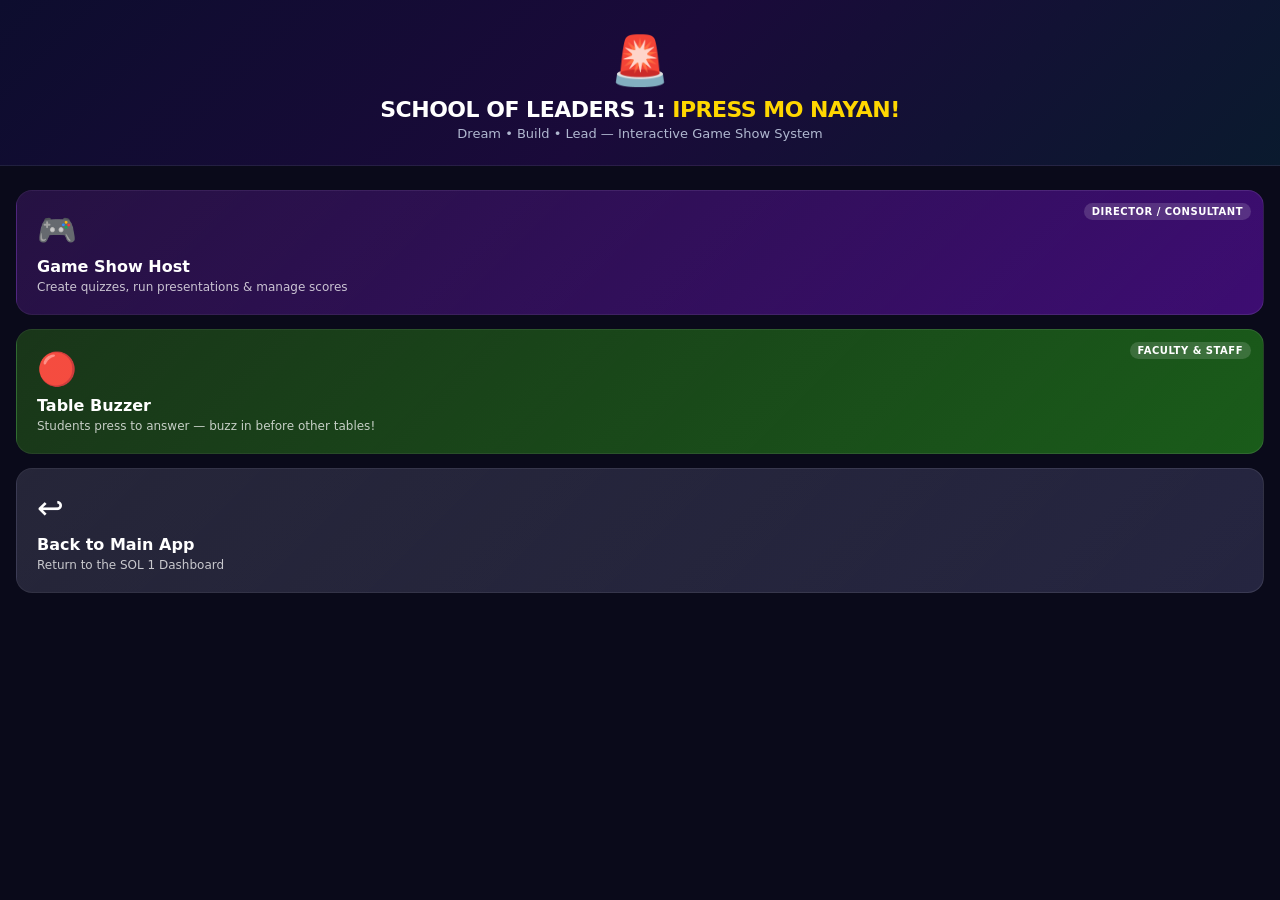
==== gameshow.html @ 84451642 "Merge: resolve conflicts, keep mobile/PWA fixes" ====
<!DOCTYPE html>
<html lang="en">
<head>
<meta charset="UTF-8">
<meta name="viewport" content="width=device-width, initial-scale=1.0, maximum-scale=1.0, user-scalable=no">
<title>SCHOOL OF LEADERS 1: Kahoot! 🚨</title>
<link rel="manifest" href="manifest.json">  
<link rel="preconnect" href="https://fonts.googleapis.com">
<link rel="preconnect" href="https://fonts.gstatic.com" crossorigin>
<link href="https://fonts.googleapis.com/css2?family=Press+Start+2P&family=Chakra+Petch:wght@600;700&display=swap" rel="stylesheet">
<style>:root{--red:#e53935;--blue:#1565c0;--green:#2e7d32;--yellow:#f9a825;--purple:#6a1b9a;--orange:#e65100;--cyan:#00838f;--pink:#ad1457;--gold:#FFD700;--bg:#0a0a1a;--card:#12122a;--text1:#ffffff;--text2:#b0b8d0;--text3:#6070a0;--radius:16px;--shadow:0 4px 24px rgba(0,0,0,0.5)}*{box-sizing:border-box;margin:0;padding:0;-webkit-tap-highlight-color:transparent}body{font-family:'Segoe UI',system-ui,sans-serif;background:var(--bg);color:var(--text1);min-height:100vh;overflow-x:hidden}.screen{display:none}.screen.active{display:flex;flex-direction:column;min-height:100vh}.portal-hero{background:linear-gradient(135deg,#0d0d2e 0%,#1a0a3a 50%,#0a1a2e 100%);padding:32px 20px 24px;text-align:center;border-bottom:1px solid rgba(255,255,255,0.08)}.portal-hero .logo{font-size:48px;margin-bottom:8px}.portal-hero h1{font-size:22px;font-weight:800;letter-spacing:-0.5px}.portal-hero h1 span{color:var(--gold)}.portal-hero p{color:var(--text2);font-size:13px;margin-top:4px}.portal-cards{padding:24px 16px;display:flex;flex-direction:column;gap:14px}.portal-card{border-radius:var(--radius);padding:20px;cursor:pointer;border:1.5px solid rgba(255,255,255,0.1);transition:transform 0.15s,box-shadow 0.15s;position:relative;overflow:hidden}.portal-card:active{transform:scale(0.97)}.portal-card::before{content:'';position:absolute;inset:0;background:linear-gradient(135deg,rgba(255,255,255,0.05),transparent)}.portal-card .card-icon{font-size:32px;margin-bottom:8px}.portal-card h3{font-size:16px;font-weight:700;margin-bottom:4px}.portal-card p{font-size:12px;opacity:0.75}.portal-card .badge{position:absolute;top:12px;right:12px;background:rgba(255,255,255,0.15);color:#fff;font-size:10px;font-weight:700;padding:3px 8px;border-radius:20px;letter-spacing:0.5px}.card-host{background:linear-gradient(135deg,#1a0538,#3d0d72)}.card-buzzer{background:linear-gradient(135deg,#0d2b0d,#1a5c1a)}.card-random{background:linear-gradient(135deg,#1a1a00,#3d3d00)}.card-back{background:linear-gradient(135deg,#1a1a2e,#252540)}.section-header{display:flex;align-items:center;gap:12px;padding:16px 16px 0}.section-header .back-btn{background:rgba(255,255,255,0.08);border:none;color:#fff;width:36px;height:36px;border-radius:50%;cursor:pointer;font-size:18px;display:flex;align-items:center;justify-content:center;flex-shrink:0}.section-header h2{font-size:17px;font-weight:700}.section-header .sub{font-size:12px;color:var(--text2);margin-top:2px}.login-wrap{flex:1;display:flex;align-items:center;justify-content:center;padding:32px 20px}.login-box{background:var(--card);border-radius:var(--radius);padding:28px 24px;width:100%;max-width:360px;border:1.5px solid rgba(255,255,255,0.08)}.login-box .login-icon{font-size:48px;text-align:center;margin-bottom:16px}.login-box h2{font-size:20px;font-weight:800;text-align:center;margin-bottom:4px}.login-box p{font-size:13px;color:var(--text2);text-align:center;margin-bottom:20px}.input-group{margin-bottom:12px}.input-group label{display:block;font-size:11px;font-weight:600;color:var(--text2);margin-bottom:6px;letter-spacing:0.5px}.input-group input{width:100%;background:rgba(255,255,255,0.06);border:1.5px solid rgba(255,255,255,0.1);border-radius:10px;padding:12px 14px;color:#fff;font-size:15px;outline:none;transition:border-color 0.2s}.input-group input:focus{border-color:rgba(255,215,0,0.5)}.login-err{color:#ff6b6b;font-size:12px;margin:8px 0;display:none}.btn-primary{width:100%;padding:14px;border:none;border-radius:10px;font-size:15px;font-weight:700;cursor:pointer;transition:opacity 0.2s,transform 0.1s;margin-top:8px}.btn-primary:active{transform:scale(0.97)}.btn-primary:disabled{opacity:0.5}.btn-gold{background:linear-gradient(135deg,#FFD700,#FFA000);color:#000}.btn-green{background:linear-gradient(135deg,#43a047,#1b5e20);color:#fff}.btn-red{background:linear-gradient(135deg,#e53935,#b71c1c);color:#fff}.btn-purple{background:linear-gradient(135deg,#8e24aa,#4a148c);color:#fff}.host-home{flex:1;padding:16px}.week-select-row{display:flex;align-items:center;gap:10px;margin-bottom:16px}.week-select-row label{font-size:12px;color:var(--text2);white-space:nowrap}.week-select-row select{flex:1;background:rgba(255,255,255,0.08);border:1.5px solid rgba(255,255,255,0.12);border-radius:10px;padding:10px 12px;color:#fff;font-size:14px;font-weight:600}.week-select-row select option{background:#1a1a2e}.quiz-list{display:flex;flex-direction:column;gap:10px}.quiz-item{background:var(--card);border-radius:12px;border:1.5px solid rgba(255,255,255,0.08);padding:14px;cursor:pointer;transition:border-color 0.2s}.quiz-item:hover{border-color:rgba(255,215,0,0.4)}.quiz-item .qi-head{display:flex;align-items:center;justify-content:space-between}.quiz-item .qi-title{font-size:14px;font-weight:700}.quiz-item .qi-meta{font-size:11px;color:var(--text2);margin-top:4px}.qi-badge{font-size:10px;font-weight:700;padding:3px 8px;border-radius:20px;background:rgba(255,215,0,0.15);color:var(--gold)}.fab{position:fixed;bottom:24px;right:20px;width:56px;height:56px;border-radius:50%;background:linear-gradient(135deg,#FFD700,#FFA000);border:none;color:#000;font-size:26px;font-weight:700;cursor:pointer;box-shadow:0 4px 20px rgba(255,215,0,0.4);display:flex;align-items:center;justify-content:center;transition:transform 0.15s}.fab:active{transform:scale(0.93)}.empty-state{text-align:center;padding:40px 20px;color:var(--text2)}.empty-state .es-icon{font-size:48px;margin-bottom:12px}.empty-state h3{font-size:16px;color:var(--text1);margin-bottom:6px}.empty-state p{font-size:13px}.create-quiz{flex:1;padding:16px;overflow-y:auto;padding-bottom:80px}.form-field{margin-bottom:14px}.form-field label{display:block;font-size:11px;font-weight:600;color:var(--text2);margin-bottom:6px;letter-spacing:0.5px}.form-field input,.form-field select,.form-field textarea{width:100%;background:rgba(255,255,255,0.06);border:1.5px solid rgba(255,255,255,0.1);border-radius:10px;padding:11px 13px;color:#fff;font-size:14px;outline:none;transition:border-color 0.2s;font-family:inherit}.form-field input:focus,.form-field select:focus,.form-field textarea:focus{border-color:rgba(255,215,0,0.5)}.form-field select option{background:#1a1a2e}.form-field textarea{min-height:70px;resize:vertical}.question-card{background:var(--card);border:1.5px solid rgba(255,255,255,0.08);border-radius:12px;padding:14px;margin-bottom:12px;position:relative}.question-card .qc-head{display:flex;align-items:center;justify-content:space-between;margin-bottom:10px}.question-card .qc-num{font-size:11px;font-weight:700;color:var(--gold);background:rgba(255,215,0,0.1);padding:3px 8px;border-radius:20px}.question-card .qc-del{background:rgba(229,57,53,0.15);border:none;color:#e53935;width:28px;height:28px;border-radius:50%;font-size:14px;cursor:pointer;display:flex;align-items:center;justify-content:center}.choice-row{display:flex;align-items:center;gap:8px;margin-bottom:8px}.choice-row .choice-letter{width:28px;height:28px;border-radius:50%;background:rgba(255,255,255,0.08);font-size:12px;font-weight:700;display:flex;align-items:center;justify-content:center;flex-shrink:0}.choice-row input[type="text"]{flex:1}.choice-row input[type="radio"]{width:18px;height:18px;accent-color:var(--gold);cursor:pointer;flex-shrink:0}.correct-hint{font-size:11px;color:var(--text2);margin-bottom:8px}.points-row{display:flex;align-items:center;gap:10px}.points-row label{font-size:12px;color:var(--text2);white-space:nowrap}.points-row input{width:80px!important}.add-choice-btn{background:rgba(255,255,255,0.05);border:1.5px dashed rgba(255,255,255,0.15);color:var(--text2);border-radius:8px;padding:8px;width:100%;font-size:12px;cursor:pointer;transition:background 0.2s}.add-choice-btn:hover{background:rgba(255,255,255,0.09)}.add-question-btn{width:100%;border:2px dashed rgba(255,215,0,0.35);background:rgba(255,215,0,0.04);color:var(--gold);font-size:14px;font-weight:700;border-radius:12px;padding:16px;cursor:pointer;transition:background 0.2s;margin-bottom:14px}.add-question-btn:hover{background:rgba(255,215,0,0.08)}.save-bar{position:fixed;bottom:0;left:0;right:0;background:rgba(10,10,26,0.95);backdrop-filter:blur(12px);padding:14px 16px;border-top:1px solid rgba(255,255,255,0.08)}#s-presentation{background:radial-gradient(ellipse at top,#12003a 0%,#0a0a1a 60%);position:relative;overflow:hidden}#gs-bg-canvas{position:fixed;inset:0;width:100%;height:100%;z-index:0;pointer-events:none;opacity:0;transition:opacity 1s}#gs-bg-canvas.active{opacity:1}#gs-rays{position:fixed;inset:0;pointer-events:none;z-index:0;overflow:hidden;opacity:0;transition:opacity 1s}#gs-rays.active{opacity:1}.gs-ray{position:absolute;bottom:-10%;width:3px;background:linear-gradient(to top,transparent,rgba(255,215,0,0.12),transparent);transform-origin:bottom center;animation:ray-sweep 6s ease-in-out infinite;border-radius:2px}@keyframes ray-sweep{0%,100%{opacity:0.3;transform:scaleY(1) rotate(var(--ra))}50%{opacity:0.7;transform:scaleY(1.08) rotate(calc(var(--ra) + 2deg))}}#gs-sparkles{position:fixed;inset:0;pointer-events:none;z-index:0;opacity:0;transition:opacity 1s}#gs-sparkles.active{opacity:1}.gs-sparkle{position:absolute;border-radius:50%;animation:sparkle-float linear infinite}@keyframes sparkle-float{0%{transform:translateY(0) scale(1);opacity:0.8}50%{opacity:0.4}100%{transform:translateY(-100vh) scale(0.3);opacity:0}}#s-presentation .pres-header,#s-presentation .pres-body{position:relative;z-index:1}.pres-header{padding:14px 16px;display:flex;align-items:center;gap:12px;border-bottom:1px solid rgba(255,255,255,0.06)}.pres-quiz-title{font-size:13px;font-weight:700;color:var(--gold)}.pres-quiz-sub{font-size:11px;color:var(--text2)}.pres-body{flex:1;display:flex;flex-direction:column;padding:16px 32px 20px;justify-content:center}.pres-q-num{font-size:clamp(13px,1.4vw,18px);font-weight:800;color:var(--gold);letter-spacing:2px;text-align:center;margin-bottom:10px}.pres-q-text{font-size:clamp(28px,4vw,52px);font-weight:800;text-align:center;line-height:1.35;margin-bottom:20px;background:rgba(255,255,255,0.04);border-radius:16px;padding:28px 24px;border:1.5px solid rgba(255,255,255,0.08)}.pres-choices{display:grid;grid-template-columns:1fr 1fr;gap:14px;margin-bottom:0}.pres-choice{display:flex;align-items:center;gap:14px;background:rgba(255,255,255,0.05);border:1.5px solid rgba(255,255,255,0.1);border-radius:14px;padding:20px 22px;transition:all 0.3s;min-height:80px}.pres-choice .choice-ltr{width:44px;height:44px;border-radius:50%;background:rgba(255,255,255,0.1);font-size:20px;font-weight:800;display:flex;align-items:center;justify-content:center;flex-shrink:0}.pres-choice .choice-txt{font-size:clamp(16px,2vw,24px);font-weight:600}.pres-choice.correct{background:rgba(46,125,50,0.3);border-color:#4caf50}.pres-choice.wrong{background:rgba(229,57,53,0.15);border-color:rgba(229,57,53,0.3);opacity:0.5}.pres-choice.highlight{background:rgba(255,215,0,0.15);border-color:var(--gold)}.tables-strip{display:flex;gap:14px;flex-wrap:wrap;justify-content:center;margin-bottom:20px}.table-chip{display:flex;flex-direction:column;align-items:center;justify-content:center;padding:16px 32px;border-radius:16px;font-size:13px;font-weight:700;border:2.5px solid transparent;transition:all 0.3s;min-width:150px;min-height:64px}.table-chip .tc-num{font-size:clamp(18px,2vw,26px);font-weight:900;letter-spacing:0.3px}.table-chip.idle{background:rgba(255,255,255,0.05);border-color:rgba(255,255,255,0.1);color:var(--text2)}.table-chip.buzzed{animation:blink-buzz 0.5s infinite alternate}.table-chip.dark{background:rgba(255,255,255,0.02);border-color:rgba(255,255,255,0.04);color:rgba(255,255,255,0.2)}.table-chip.correct{background:rgba(46,125,50,0.25);border-color:#4caf50;color:#81c784}.table-chip.wrong{background:rgba(229,57,53,0.1);border-color:rgba(229,57,53,0.3);color:#e57373}@keyframes blink-buzz{from{box-shadow:0 0 0 rgba(255,215,0,0)}to{box-shadow:0 0 20px rgba(255,215,0,0.7);transform:scale(1.04)}}.host-actions{display:flex;gap:8px}.host-btn{flex:1;padding:12px 8px;border:none;border-radius:10px;font-size:12px;font-weight:700;cursor:pointer;transition:opacity 0.2s,transform 0.1s}.host-btn:active{transform:scale(0.96)}.host-btn:disabled{opacity:0.4}.hb-correct{background:#2e7d32;color:#fff}.hb-wrong{background:#c62828;color:#fff}.hb-next{background:linear-gradient(135deg,#FFD700,#FFA000);color:#000}.hb-reveal{background:#6a1b9a;color:#fff}.result-banner{position:fixed;inset:0;display:flex;flex-direction:column;align-items:center;justify-content:center;z-index:100;text-align:center;pointer-events:none;opacity:0;transition:opacity 0.4s}.result-banner.show{opacity:1;pointer-events:all}.result-banner.correct-bg{background:rgba(27,94,32,0.95)}.result-banner.wrong-bg{background:rgba(183,28,28,0.95)}.result-banner .rb-icon{font-size:72px;margin-bottom:12px}.result-banner .rb-title{font-size:28px;font-weight:800}.result-banner .rb-sub{font-size:16px;color:rgba(255,255,255,0.8);margin-top:6px}.result-banner .rb-close{margin-top:24px;pointer-events:all}.final-scoreboard{flex:1;padding:16px}.score-row{display:flex;align-items:center;gap:12px;background:var(--card);border-radius:12px;padding:14px;margin-bottom:10px;border:1.5px solid rgba(255,255,255,0.08)}.score-rank{font-size:24px;font-weight:800;width:36px;text-align:center;flex-shrink:0}.score-info{flex:1}.score-info .si-name{font-size:15px;font-weight:700}.score-info .si-pts{font-size:12px;color:var(--text2);margin-top:2px}.score-pts{font-size:18px;font-weight:800;color:var(--gold)}#s-buzzer-home,#s-buzzer-game,#s-buzzer-choices,#s-random-buzz{background:#0a0a1a}.buzzer-center{flex:1;display:flex;flex-direction:column;align-items:center;justify-content:center;padding:24px}.big-buzzer-btn{width:220px;height:220px;border-radius:50%;border:6px solid rgba(255,255,255,0.3);font-size:60px;cursor:pointer;display:flex;align-items:center;justify-content:center;flex-direction:column;position:relative;transition:transform 0.1s;user-select:none;-webkit-user-select:none;background:linear-gradient(135deg,#1565c0,#0d3a7a);color:#bbdefb;box-shadow:0 0 40px #1565c088}.big-buzzer-btn:active{transform:scale(0.92)}.big-buzzer-btn .bbb-label{font-size:14px;font-weight:800;margin-top:6px;letter-spacing:1px}.big-buzzer-btn.pressed{animation:buzz-press 0.3s ease}@keyframes buzz-press{0%{transform:scale(1)}30%{transform:scale(0.88)}70%{transform:scale(1.06)}100%{transform:scale(1)}}.buzzer-status{margin-top:20px;text-align:center}.buzzer-status .bs-table{font-size:20px;font-weight:800;margin-bottom:4px}.buzzer-status .bs-msg{font-size:13px;color:var(--text2)}.buzzer-locked-msg{background:rgba(229,57,53,0.15);border:1.5px solid rgba(229,57,53,0.4);border-radius:12px;padding:14px 20px;text-align:center;font-size:14px;font-weight:700;color:#ef9a9a}.phone-choices{flex:1;padding:16px;display:flex;flex-direction:column;overflow-y:auto}.phone-q-text{font-size:15px;font-weight:700;line-height:1.5;text-align:center;margin:12px 0 16px;background:rgba(255,255,255,0.04);border-radius:12px;padding:14px;flex-shrink:0}#phone-choices-list{display:flex;flex-direction:column;gap:10px;flex:1}.phone-choice-btn{flex:1;min-height:64px;margin-bottom:0;border:none;border-radius:12px;font-size:15px;font-weight:700;cursor:pointer;padding:14px 16px;transition:transform 0.1s,opacity 0.2s;display:flex;align-items:center;gap:10px;text-align:left;word-break:break-word;box-sizing:border-box;width:100%}.phone-choice-btn:active{transform:scale(0.97)}.phone-choice-btn .pc-ltr{width:32px;height:32px;border-radius:50%;background:rgba(255,255,255,0.2);display:flex;align-items:center;justify-content:center;font-size:13px;font-weight:800;flex-shrink:0}.phone-choice-btn.answered{opacity:0.6;pointer-events:none}.phone-choice-btn.correct-ans{background:#2e7d32!important}.phone-choice-btn.wrong-ans{background:#c62828!important}.random-buzz-body{flex:1;display:flex;flex-direction:column;align-items:center;justify-content:center;padding:24px}.random-q-text{font-size:16px;font-weight:700;text-align:center;background:rgba(255,255,255,0.05);border-radius:14px;padding:18px;border:1.5px solid rgba(255,255,255,0.1);margin-bottom:28px;line-height:1.5}.random-credits-badge{font-size:18px;font-weight:800;background:rgba(255,215,0,0.15);color:var(--gold);border-radius:20px;padding:8px 20px;margin-bottom:24px;border:1.5px solid rgba(255,215,0,0.3)}.random-host-body{flex:1;padding:16px}.rh-question-box{background:var(--card);border-radius:12px;padding:16px;border:1.5px solid rgba(255,255,255,0.08);margin-bottom:14px}.rh-q-text{font-size:15px;font-weight:700;margin-bottom:8px}.rh-credits{font-size:12px;color:var(--gold);font-weight:700}.rh-table-waiting{font-size:14px;color:var(--text2);margin-top:8px}.table-buzz-list{display:flex;flex-direction:column;gap:8px;margin-bottom:14px}.tbl-row{display:flex;align-items:center;justify-content:space-between;background:var(--card);border-radius:10px;padding:12px 14px;border:1.5px solid rgba(255,255,255,0.08)}.tbl-row .tr-name{font-size:14px;font-weight:700}.tbl-row .tr-time{font-size:11px;color:var(--text2)}.tbl-row.tbl-first{border-color:var(--gold);background:rgba(255,215,0,0.08)}.toast{position:fixed;bottom:80px;left:50%;transform:translateX(-50%) translateY(60px);background:#1e1e3a;border:1.5px solid rgba(255,255,255,0.1);color:#fff;padding:12px 20px;border-radius:24px;font-size:13px;font-weight:600;transition:transform 0.3s,opacity 0.3s;opacity:0;z-index:9999;white-space:nowrap;max-width:90vw;text-overflow:ellipsis;overflow:hidden}.toast.show{transform:translateX(-50%) translateY(0);opacity:1}.firework{position:fixed;top:0;left:0;width:100%;height:100%;pointer-events:none;z-index:200}.divider{height:1px;background:rgba(255,255,255,0.07);margin:4px 0 12px}.section-label{font-size:10px;font-weight:700;letter-spacing:1.5px;color:var(--text3);padding:0 16px;margin:16px 0 8px}.mt-8{margin-top:8px}.mt-16{margin-top:16px}.text-gold{color:var(--gold)}.text-center{text-align:center}@keyframes spin{to{transform:rotate(360deg)}}.spinner{width:32px;height:32px;margin:20px auto;border:3px solid rgba(255,255,255,0.1);border-top-color:var(--gold);border-radius:50%;animation:spin 0.8s linear infinite}@keyframes correct-flash{0%,100%{background:rgba(46,125,50,0.3)}50%{background:rgba(46,125,50,0.7)}}#winner-reveal-overlay{display:none;position:fixed;inset:0;z-index:500;background:#000;flex-direction:column;align-items:center;justify-content:center;text-align:center;padding:32px;overflow:hidden}#winner-reveal-overlay.show{display:flex}#wro-bg{position:absolute;inset:0;background:radial-gradient(ellipse at center,#1a0040 0%,#000 70%);opacity:0;transition:opacity 0.8s}#wro-bg.show{opacity:1}#wro-line1{position:relative;z-index:2;font-size:clamp(16px,3.5vw,24px);font-weight:700;color:rgba(255,255,255,0.5);letter-spacing:3px;text-transform:uppercase;opacity:0;transform:translateY(20px);transition:opacity 0.5s,transform 0.5s;margin-bottom:16px}#wro-line1.show{opacity:1;transform:translateY(0)}#wro-suspense{position:relative;z-index:2;font-size:clamp(28px,7vw,56px);font-weight:900;color:#fff;line-height:1.2;opacity:0;transform:scale(0.7);transition:opacity 0.4s,transform 0.4s;margin-bottom:8px}#wro-suspense.show{opacity:1;transform:scale(1)}#wro-dots{position:relative;z-index:2;font-size:clamp(32px,8vw,64px);font-weight:900;color:#FFD700;letter-spacing:12px;opacity:0;transition:opacity 0.3s;margin-bottom:24px;min-height:80px;display:flex;align-items:center;justify-content:center}#wro-dots.show{opacity:1}#wro-winner-wrap{position:relative;z-index:2;display:flex;flex-direction:column;align-items:center;opacity:0;transform:translateY(40px) scale(0.8);transition:opacity 0.6s,transform 0.6s}#wro-winner-wrap.show{opacity:1;transform:translateY(0) scale(1)}#wro-trophy{font-size:clamp(60px,14vw,100px);margin-bottom:12px;animation:none}#wro-trophy.spin{animation:trophy-bounce 0.6s cubic-bezier(0.36,0.07,0.19,0.97) both}@keyframes trophy-bounce{0%{transform:scale(0.3) rotate(-15deg);opacity:0}60%{transform:scale(1.2) rotate(5deg);opacity:1}100%{transform:scale(1) rotate(0deg);opacity:1}}#wro-winner-name{font-size:clamp(36px,9vw,72px);font-weight:900;color:#FFD700;text-shadow:0 0 60px #FFD700bb;line-height:1;margin-bottom:8px;animation:none}#wro-winner-name.glow{animation:name-glow 1.5s ease-in-out infinite alternate}@keyframes name-glow{from{text-shadow:0 0 30px #FFD700aa}to{text-shadow:0 0 80px #FFD700ff,0 0 120px #FF8C00aa}}#wro-winner-pts{font-size:clamp(16px,3.5vw,26px);font-weight:700;color:rgba(255,255,255,0.75);margin-bottom:32px;opacity:0;transition:opacity 0.4s 0.3s}#wro-winner-pts.show{opacity:1}#wro-continue-btn{position:relative;z-index:2;display:flex;flex-direction:column;align-items:center;gap:10px;opacity:0;transform:translateY(20px);transition:opacity 0.4s,transform 0.4s}#wro-continue-btn.show{opacity:1;transform:translateY(0)}@keyframes star-float{0%{transform:translateY(0) rotate(0deg);opacity:1}100%{transform:translateY(-120px) rotate(360deg);opacity:0}}.wro-star{position:absolute;z-index:1;font-size:24px;pointer-events:none;animation:star-float 2s ease-out forwards}#next-q-overlay{display:none;position:fixed;inset:0;z-index:400;background:radial-gradient(ellipse at center,#0d0040 0%,#020010 100%);flex-direction:column;align-items:center;justify-content:center;text-align:center}#next-q-overlay.show{display:flex}#nqo-label{font-size:clamp(18px,4vw,28px);font-weight:700;color:rgba(255,255,255,0.7);letter-spacing:2px;text-transform:uppercase;margin-bottom:12px;opacity:0;transition:opacity 0.4s}#nqo-label.visible{opacity:1}#nqo-num{font-size:clamp(100px,22vw,180px);font-weight:900;color:#FFD700;line-height:1;text-shadow:0 0 80px #FFD70099;opacity:0;transform:scale(0.4);transition:opacity 0.25s,transform 0.25s}#nqo-num.pop{opacity:1;transform:scale(1)}#s-final-scores{background:radial-gradient(ellipse at top,#1a004a 0%,#0a0a1a 70%);overflow:hidden}.podium-wrap{flex:1;display:flex;flex-direction:column;align-items:center;justify-content:flex-end;padding:0 16px 0;position:relative}.podium-title{font-size:clamp(22px,5vw,36px);font-weight:900;color:#FFD700;text-align:center;text-shadow:0 0 40px #FFD70088;margin-bottom:8px;margin-top:12px;letter-spacing:1px}.podium-quiz-sub{font-size:13px;color:rgba(255,255,255,0.5);text-align:center;margin-bottom:24px;font-weight:600;letter-spacing:1px;text-transform:uppercase}.podium-stage{display:flex;align-items:flex-end;justify-content:center;gap:10px;width:100%;max-width:500px}.podium-col{display:flex;flex-direction:column;align-items:center;opacity:0;transform:translateY(60px);transition:opacity 0.5s,transform 0.5s}.podium-col.risen{opacity:1;transform:translateY(0)}.podium-avatar{font-size:44px;margin-bottom:6px;filter:drop-shadow(0 4px 12px rgba(0,0,0,0.6))}.podium-name{font-size:13px;font-weight:800;color:#fff;margin-bottom:4px;text-align:center;text-shadow:0 2px 8px rgba(0,0,0,0.8)}.podium-pts{font-size:12px;font-weight:700;color:rgba(255,255,255,0.75);margin-bottom:8px;text-align:center}.podium-block{width:90px;border-radius:10px 10px 0 0;display:flex;align-items:center;justify-content:center;font-size:28px;font-weight:900;box-shadow:0 -4px 20px rgba(0,0,0,0.4)}.podium-block.p1{height:120px;background:linear-gradient(180deg,#FFD700,#FF8C00);color:#000}.podium-block.p2{height:90px;background:linear-gradient(180deg,#b0b8d0,#607080);color:#fff}.podium-block.p3{height:65px;background:linear-gradient(180deg,#cd7f32,#8b4513);color:#fff}.podium-block.p4plus{height:50px;background:linear-gradient(180deg,#444,#222);color:#fff;font-size:18px}.podium-others{width:100%;max-width:500px;display:flex;flex-direction:column;gap:8px;margin-top:16px;padding-bottom:24px;opacity:0;transition:opacity 0.5s 1.2s}.podium-others.show{opacity:1}.podium-other-row{display:flex;align-items:center;gap:12px;background:rgba(255,255,255,0.06);border:1.5px solid rgba(255,255,255,0.1);border-radius:10px;padding:10px 14px}.podium-other-rank{font-size:16px;font-weight:800;width:28px;text-align:center}.podium-other-name{flex:1;font-size:13px;font-weight:700}.podium-other-pts{font-size:13px;font-weight:800;color:var(--gold)}@keyframes podium-shine{0%{box-shadow:0 -4px 20px rgba(255,215,0,0.2)}50%{box-shadow:0 -4px 40px rgba(255,215,0,0.7)}100%{box-shadow:0 -4px 20px rgba(255,215,0,0.2)}}.podium-block.p1{animation:podium-shine 2s ease-in-out infinite 1.5s}@keyframes avatar-dance{0%{transform:rotate(-12deg) scale(1.05) translateY(0)}25%{transform:rotate(12deg) scale(1.1) translateY(-6px)}50%{transform:rotate(-8deg) scale(1.05) translateY(0)}75%{transform:rotate(8deg) scale(1.1) translateY(-4px)}100%{transform:rotate(-12deg) scale(1.05) translateY(0)}}@keyframes avatar-dance-2nd{0%{transform:rotate(8deg) scale(1) translateY(0)}33%{transform:rotate(-10deg) scale(1.06) translateY(-4px)}66%{transform:rotate(10deg) scale(1.04) translateY(-2px)}100%{transform:rotate(8deg) scale(1) translateY(0)}}@keyframes avatar-dance-3rd{0%{transform:rotate(-6deg) translateY(0)}50%{transform:rotate(6deg) translateY(-3px)}100%{transform:rotate(-6deg) translateY(0)}}.podium-avatar.dancing-1st{animation:avatar-dance 0.7s ease-in-out infinite}.podium-avatar.dancing-2nd{animation:avatar-dance-2nd 0.9s ease-in-out infinite 0.15s}.podium-avatar.dancing-3rd{animation:avatar-dance-3rd 1.1s ease-in-out infinite 0.3s}.confetti-piece{position:fixed;top:-10px;width:10px;height:10px;pointer-events:none;z-index:9999;animation:confetti-fall linear forwards}@keyframes confetti-fall{0%{transform:translateY(0) rotateZ(0deg) rotateX(0deg);opacity:1}80%{opacity:1}100%{transform:translateY(105vh) rotateZ(720deg) rotateX(360deg);opacity:0}}#s-final-scores{overflow:hidden auto}#final-layout{display:flex;flex:1;gap:0;min-height:0;align-items:stretch}#final-layout .podium-wrap{flex:1;border-right:1px solid rgba(255,255,255,0.07);justify-content:center;padding-bottom:24px}#leaderboard-panel{width:340px;flex-shrink:0;display:flex;flex-direction:column;padding:20px 16px 24px;overflow-y:auto;opacity:0;transform:translateX(30px);transition:opacity 0.6s,transform 0.6s}#leaderboard-panel.visible{opacity:1;transform:translateX(0)}#lb-header{display:flex;align-items:center;gap:12px;margin-bottom:16px}#lb-icon{font-size:28px}#lb-title{font-size:18px;font-weight:900;color:var(--gold);letter-spacing:0.5px}#lb-sub{font-size:11px;color:rgba(255,255,255,0.4);font-weight:600;letter-spacing:1px;text-transform:uppercase;margin-top:2px}#lb-rows{display:flex;flex-direction:column;gap:8px}.lb-row{display:flex;align-items:center;gap:10px;border-radius:12px;padding:11px 14px;border:1.5px solid transparent;opacity:0;transform:translateX(24px);transition:opacity 0.4s,transform 0.4s;position:relative;overflow:hidden}.lb-row.appear{opacity:1;transform:translateX(0)}.lb-row::before{content:'';position:absolute;left:0;top:0;bottom:0;width:4px;border-radius:12px 0 0 12px}.lb-row.rank-1{background:rgba(255,215,0,0.12);border-color:rgba(255,215,0,0.35)}.lb-row.rank-1::before{background:#FFD700}.lb-row.rank-2{background:rgba(176,184,208,0.1);border-color:rgba(176,184,208,0.25)}.lb-row.rank-2::before{background:#b0b8d0}.lb-row.rank-3{background:rgba(205,127,50,0.1);border-color:rgba(205,127,50,0.25)}.lb-row.rank-3::before{background:#cd7f32}.lb-row.rank-other{background:rgba(255,255,255,0.04);border-color:rgba(255,255,255,0.08)}.lb-row.rank-other::before{background:rgba(255,255,255,0.15)}.lb-rank-badge{font-size:18px;font-weight:900;width:28px;text-align:center;flex-shrink:0}.lb-avatar{font-size:26px;flex-shrink:0}.lb-info{flex:1;min-width:0}.lb-table-name{font-size:14px;font-weight:800}.lb-pts-label{font-size:11px;color:rgba(255,255,255,0.45);margin-top:1px;font-weight:600}.lb-score{font-size:17px;font-weight:900;color:var(--gold);flex-shrink:0;text-align:right}.lb-score span{font-size:11px;font-weight:700;color:rgba(255,255,255,0.4);display:block}.lb-bar-wrap{position:absolute;bottom:0;left:4px;right:0;height:3px;background:rgba(255,255,255,0.05);border-radius:0 0 12px 0;overflow:hidden}.lb-bar-fill{height:100%;border-radius:0 0 12px 0;width:0;transition:width 0.8s cubic-bezier(0.4,0,0.2,1)}#sol-sync-banner{position:fixed;left:50%;bottom:30px;z-index:600;transform:translateX(-50%) translateY(24px);opacity:0;pointer-events:none;display:flex;align-items:center;gap:12px;background:linear-gradient(135deg,rgba(6,10,20,0.96),rgba(12,24,48,0.96));border:2px solid #FFD700;border-radius:16px;padding:14px 26px;max-width:92vw;box-shadow:0 0 34px rgba(255,215,0,0.45),0 10px 26px rgba(0,0,0,0.55);transition:opacity 0.4s ease,transform 0.4s ease}#sol-sync-banner.show{opacity:1;transform:translateX(-50%) translateY(0);pointer-events:auto}#sol-sync-icon{font-size:26px;flex-shrink:0;animation:solSyncSpin 1s linear infinite}#sol-sync-banner.done #sol-sync-icon{animation:none}@keyframes solSyncSpin{from{transform:rotate(0deg)}to{transform:rotate(360deg)}}#sol-sync-text{display:flex;flex-direction:column;gap:2px}#sol-sync-title{font-size:13px;font-weight:900;letter-spacing:0.6px;color:#FFD700;text-transform:uppercase}#sol-sync-detail{font-size:12px;font-weight:700;color:rgba(255,255,255,0.8);min-height:16px}@media (max-width:600px){#final-layout{flex-direction:column}#leaderboard-panel{width:100%;border-top:1px solid rgba(255,255,255,0.07);transform:translateY(20px)}#leaderboard-panel.visible{transform:translateY(0)}}:root{--arc-void:#04060e;--arc-navy:#0c1c33;--arc-cyan:#2ED2F7;--arc-yellow:#FFD93D;--arc-magenta:#FF2E88;--arc-lime:#45F882;--arc-red:#FF4040;--arc-pixel:'Press Start 2P','Courier New',ui-monospace,monospace;--arc-body:'Chakra Petch','Segoe UI',system-ui,sans-serif}#s-presentation{background:radial-gradient(ellipse 120% 80% at 50% 110%,#16345c 0%,transparent 62%),radial-gradient(ellipse at 50% -10%,#1a0c3c 0%,transparent 55%),var(--arc-void)}#s-presentation::after{content:'';position:fixed;inset:0;z-index:60;pointer-events:none;background:repeating-linear-gradient(to bottom,rgba(0,0,0,0.26) 0px,rgba(0,0,0,0.26) 1px,transparent 1px,transparent 4px),radial-gradient(ellipse 88% 78% at 50% 50%,transparent 55%,rgba(0,0,0,0.55) 100%);mix-blend-mode:multiply}#s-presentation::before{content:'';position:fixed;inset:0;z-index:59;pointer-events:none;background:repeating-linear-gradient(to right,rgba(46,210,247,0.030) 0px,rgba(255,46,136,0.030) 1px,transparent 2px,transparent 3px)}@media (prefers-reduced-motion:reduce){#s-presentation::after{background:radial-gradient(ellipse 88% 78% at 50% 50%,transparent 58%,rgba(0,0,0,0.5) 100%)}}#s-presentation .gs-sparkle{border-radius:0!important}#s-presentation .gs-ray{width:6px;background:linear-gradient(to top,transparent,rgba(46,210,247,0.22),transparent);border-radius:0;filter:blur(0.5px)}#s-presentation .pres-header{padding:10px 18px;background:linear-gradient(180deg,rgba(12,28,51,0.92),rgba(4,6,14,0.5));border-bottom:3px solid var(--arc-cyan);box-shadow:0 0 22px rgba(46,210,247,0.35);align-items:center}#s-presentation .pres-quiz-title{font-family:var(--arc-pixel);font-size:clamp(11px,1.2vw,15px);line-height:1.5;color:var(--arc-yellow);text-shadow:2px 2px 0 #7a4b00,0 0 14px rgba(255,217,61,0.5);letter-spacing:0}#s-presentation .pres-quiz-sub{font-family:var(--arc-pixel);font-size:clamp(7px,0.75vw,9px);color:var(--arc-cyan);line-height:1.7;margin-top:5px;text-shadow:0 0 10px rgba(46,210,247,0.6)}#s-presentation .pres-header>div:last-child{font-family:var(--arc-pixel)!important;font-size:clamp(9px,1vw,12px)!important;color:var(--arc-lime)!important;text-shadow:0 0 12px rgba(69,248,130,0.65);letter-spacing:0}#s-presentation .pres-header .back-btn{border-radius:0;border:2px solid rgba(255,64,64,0.6);background:rgba(255,64,64,0.14);color:var(--arc-red);font-family:var(--arc-pixel);font-size:12px}#s-presentation #bgm-toggle-btn,#s-presentation #fullscreen-btn{border-radius:0!important;border:2px solid rgba(46,210,247,0.4)!important;background:rgba(46,210,247,0.08)!important;color:var(--arc-cyan)!important;font-family:var(--arc-pixel)!important;font-size:8px!important;padding:8px 10px!important;line-height:1.4!important}#s-presentation .tables-strip{gap:10px;margin-bottom:18px}#s-presentation .table-chip{border-radius:0;border-width:3px;border-style:solid;padding:12px 22px;min-width:140px;min-height:56px;clip-path:polygon(8px 0,calc(100% - 8px) 0,100% 8px,100% calc(100% - 8px),calc(100% - 8px) 100%,8px 100%,0 calc(100% - 8px),0 8px)}#s-presentation .table-chip .tc-num{font-family:var(--arc-pixel);font-size:clamp(8px,0.9vw,11px)!important;line-height:1.6;letter-spacing:0}#s-presentation .table-chip.buzzed{animation:arc-buzz 0.28s steps(1) infinite alternate}@keyframes arc-buzz{from{filter:brightness(1) drop-shadow(0 0 0 rgba(255,217,61,0))}to{filter:brightness(1.5) drop-shadow(0 0 14px var(--arc-yellow)) drop-shadow(0 0 30px rgba(255,217,61,0.85))}}#s-presentation .table-chip.correct{filter:drop-shadow(0 0 12px var(--arc-lime)) drop-shadow(0 0 26px rgba(69,248,130,0.5))}#s-presentation .table-chip.wrong{filter:saturate(0.3)}#s-presentation .pres-q-num{font-family:var(--arc-pixel);font-size:clamp(10px,1.1vw,14px);color:var(--arc-magenta);letter-spacing:0;text-shadow:0 0 16px rgba(255,46,136,0.75);margin-bottom:14px}#s-presentation .pres-q-num::before{content:'▶ ';color:var(--arc-yellow)}#s-presentation .pres-q-num::after{content:' ◀';color:var(--arc-yellow)}#s-presentation .pres-q-text{font-family:var(--arc-body);font-weight:700;letter-spacing:0.3px;border-radius:0;border:3px solid var(--arc-cyan);background:linear-gradient(180deg,rgba(46,210,247,0.10),rgba(4,6,14,0.72));filter:drop-shadow(0 0 14px rgba(46,210,247,0.55)) drop-shadow(0 0 42px rgba(46,210,247,0.30));box-shadow:inset 0 0 60px rgba(46,210,247,0.12);text-shadow:0 2px 0 rgba(0,0,0,0.6);padding:30px 28px;clip-path:polygon(14px 0,calc(100% - 14px) 0,100% 14px,100% calc(100% - 14px),calc(100% - 14px) 100%,14px 100%,0 calc(100% - 14px),0 14px)}#s-presentation .pres-choices{gap:16px;margin-top:22px}#s-presentation .pres-choice{border-radius:0;border:3px solid rgba(255,255,255,0.22);background:linear-gradient(180deg,rgba(255,255,255,0.10),rgba(255,255,255,0.03));box-shadow:inset 0 3px 0 rgba(255,255,255,0.16),inset 0 -6px 0 rgba(0,0,0,0.42);padding:18px 20px;min-height:86px;transition:transform 0.12s steps(2),box-shadow 0.2s,background 0.2s,border-color 0.2s;clip-path:polygon(10px 0,calc(100% - 10px) 0,100% 10px,100% calc(100% - 10px),calc(100% - 10px) 100%,10px 100%,0 calc(100% - 10px),0 10px)}#s-presentation .pres-choice .choice-ltr{border-radius:50%;width:50px;height:50px;font-family:var(--arc-pixel);font-size:17px;border:3px solid rgba(255,255,255,0.65);box-shadow:inset 0 -4px 0 rgba(0,0,0,0.42),inset 0 3px 0 rgba(255,255,255,0.35),0 0 18px currentColor;text-shadow:2px 2px 0 rgba(0,0,0,0.55)}#s-presentation .pres-choice .choice-txt{font-family:var(--arc-body);font-weight:700;letter-spacing:0.3px}#s-presentation .pres-choice:nth-child(1){background:linear-gradient(180deg,rgba(229,57,53,0.34),rgba(229,57,53,0.10));border-color:rgba(255,96,92,0.8)}#s-presentation .pres-choice:nth-child(2){background:linear-gradient(180deg,rgba(41,140,235,0.34),rgba(41,140,235,0.10));border-color:rgba(88,172,255,0.8)}#s-presentation .pres-choice:nth-child(3){background:linear-gradient(180deg,rgba(56,180,86,0.34),rgba(56,180,86,0.10));border-color:rgba(96,222,130,0.8)}#s-presentation .pres-choice:nth-child(4){background:linear-gradient(180deg,rgba(249,168,37,0.34),rgba(249,168,37,0.10));border-color:rgba(255,200,84,0.8)}#s-presentation .pres-choice:nth-child(5){background:linear-gradient(180deg,rgba(150,80,220,0.34),rgba(150,80,220,0.10));border-color:rgba(190,130,255,0.8)}#s-presentation .pres-choice:nth-child(6){background:linear-gradient(180deg,rgba(0,180,200,0.34),rgba(0,180,200,0.10));border-color:rgba(70,225,240,0.8)}#s-presentation .pres-choice.correct{background:linear-gradient(180deg,rgba(69,248,130,0.34),rgba(69,248,130,0.12));border-color:var(--arc-lime);box-shadow:inset 0 3px 0 rgba(255,255,255,0.22),inset 0 -6px 0 rgba(0,0,0,0.42);filter:drop-shadow(0 0 16px rgba(69,248,130,0.75)) drop-shadow(0 0 36px rgba(69,248,130,0.45));animation:arc-flash 0.3s steps(1) 6}@keyframes arc-flash{from{filter:brightness(1)}to{filter:brightness(1.7)}}#s-presentation .pres-choice.wrong{opacity:0.32;filter:saturate(0.25);transform:translateY(6px);box-shadow:none;filter:saturate(0.2) brightness(0.7);border-color:rgba(255,255,255,0.12)}#s-presentation .pres-choice.highlight{background:linear-gradient(180deg,rgba(255,217,61,0.28),rgba(255,217,61,0.08));border-color:var(--arc-yellow);box-shadow:inset 0 3px 0 rgba(255,255,255,0.22),inset 0 -6px 0 rgba(0,0,0,0.42);filter:drop-shadow(0 0 16px rgba(255,217,61,0.7))}#s-presentation .host-btn{border-radius:0;font-family:var(--arc-pixel);font-size:9px;line-height:1.6;padding:14px 8px;border:2px solid rgba(0,0,0,0.5);box-shadow:0 5px 0 rgba(0,0,0,0.6);text-shadow:1px 1px 0 rgba(0,0,0,0.35)}#s-presentation .host-btn:active{transform:translateY(4px);box-shadow:0 1px 0 rgba(0,0,0,0.6)}#s-presentation #auto-advance-msg{font-family:var(--arc-pixel)!important;font-size:9px!important;color:var(--arc-cyan)!important;line-height:1.8!important}#result-banner.correct-bg{background:rgba(6,48,22,0.985)}#result-banner.wrong-bg{background:rgba(66,5,12,0.985)}#result-banner .rb-title{font-family:var(--arc-pixel);font-size:clamp(22px,4.5vw,46px);line-height:1.4;letter-spacing:0;text-shadow:3px 3px 0 rgba(0,0,0,0.6),-2px 0 0 var(--arc-magenta),2px 0 0 var(--arc-cyan);animation:arc-chroma 0.6s steps(2) infinite alternate}@keyframes arc-chroma{from{text-shadow:3px 3px 0 rgba(0,0,0,0.6),-2px 0 0 var(--arc-magenta),2px 0 0 var(--arc-cyan)}to{text-shadow:3px 3px 0 rgba(0,0,0,0.6),-3px 0 0 var(--arc-cyan),3px 0 0 var(--arc-magenta)}}#result-banner .rb-sub{font-family:var(--arc-pixel);font-size:clamp(10px,1.4vw,14px);color:var(--arc-yellow);line-height:1.8;margin-top:16px}#result-banner .rb-icon{filter:drop-shadow(0 0 22px rgba(255,255,255,0.45))}#rb-countdown-msg{font-family:var(--arc-pixel)!important;font-size:9px!important;line-height:1.8!important;letter-spacing:0!important}#rb-countdown-num{font-family:var(--arc-pixel)!important;font-size:clamp(40px,7vw,64px)!important;text-shadow:4px 4px 0 rgba(0,0,0,0.5),0 0 38px rgba(255,217,61,0.75)!important}#pres-intro-overlay{background:repeating-linear-gradient(to bottom,rgba(0,0,0,0.3) 0 1px,transparent 1px 4px),radial-gradient(ellipse 120% 80% at 50% 108%,#16345c 0%,transparent 60%),radial-gradient(ellipse at center,#14063a 0%,#04060e 100%)!important}#pres-intro-label{font-family:var(--arc-pixel)!important;font-size:clamp(9px,1.1vw,12px)!important;line-height:1.8!important;letter-spacing:0!important;color:var(--arc-cyan)!important;text-shadow:0 0 16px rgba(46,210,247,0.7)}#pres-intro-msg{font-family:var(--arc-pixel)!important;font-size:clamp(15px,3vw,30px)!important;line-height:1.75!important;text-shadow:3px 3px 0 rgba(0,0,0,0.65),0 0 26px rgba(46,210,247,0.4)}#pres-intro-qbox{border-radius:0!important;border:3px solid var(--arc-cyan)!important;background:linear-gradient(180deg,rgba(46,210,247,0.10),rgba(4,6,14,0.75))!important;box-shadow:0 0 0 6px rgba(4,6,14,0.9),0 0 0 8px rgba(46,210,247,0.3),0 0 46px rgba(46,210,247,0.3);clip-path:polygon(16px 0,calc(100% - 16px) 0,100% 16px,100% calc(100% - 16px),calc(100% - 16px) 100%,16px 100%,0 calc(100% - 16px),0 16px)}#pres-intro-qlabel{font-family:var(--arc-pixel)!important;font-size:clamp(9px,1.2vw,13px)!important;line-height:1.8!important;letter-spacing:0!important;color:var(--arc-magenta)!important;text-shadow:0 0 16px rgba(255,46,136,0.7)}#pres-intro-qtext{font-family:var(--arc-body)!important;font-weight:700!important}#pres-intro-qtimer{font-family:var(--arc-pixel)!important;font-size:clamp(9px,1.1vw,12px)!important;line-height:1.8!important;color:var(--arc-yellow)!important}#pres-intro-countdown,#pres-chance-countdown{font-family:var(--arc-pixel)!important;font-size:clamp(56px,14vw,120px)!important;text-shadow:6px 6px 0 rgba(0,0,0,0.5),0 0 60px rgba(255,217,61,0.8)!important}#pres-chance-overlay{background:repeating-linear-gradient(to bottom,rgba(0,0,0,0.3) 0 1px,transparent 1px 4px),radial-gradient(ellipse at center,#062240 0%,#04060e 100%)!important}#pres-chance-msg{font-family:var(--arc-pixel)!important;font-size:clamp(14px,2.6vw,26px)!important;line-height:1.8!important}#nqo-label{font-family:var(--arc-pixel);font-size:clamp(10px,1.3vw,14px);line-height:1.8;letter-spacing:0;color:var(--arc-cyan)}#nqo-num{font-family:var(--arc-pixel);text-shadow:6px 6px 0 rgba(0,0,0,0.5),0 0 55px rgba(255,217,61,0.75)}#wro-line1,#wro-suspense{font-family:var(--arc-pixel);font-size:clamp(11px,1.8vw,18px);line-height:1.8;letter-spacing:0}#wro-winner-name{font-family:var(--arc-pixel);font-size:clamp(20px,4.5vw,46px);line-height:1.5;letter-spacing:0;text-shadow:4px 4px 0 rgba(0,0,0,0.6),0 0 40px rgba(255,217,61,0.7)}#wro-winner-pts{font-family:var(--arc-pixel);font-size:clamp(11px,1.8vw,18px);line-height:1.8;color:var(--arc-lime)}#wro-cd-msg{font-family:var(--arc-pixel)!important;font-size:9px!important;line-height:1.8!important;letter-spacing:0!important}#wro-cd-num{font-family:var(--arc-pixel)!important;text-shadow:5px 5px 0 rgba(0,0,0,0.5),0 0 45px rgba(255,217,61,0.8)!important}.wro-star{border-radius:0!important}#s-final-scores{background:radial-gradient(ellipse 120% 80% at 50% 110%,#16345c 0%,transparent 62%),var(--arc-void)}.podium-title{font-family:var(--arc-pixel);font-size:clamp(14px,2.4vw,26px);line-height:1.6;letter-spacing:0;text-shadow:3px 3px 0 rgba(0,0,0,0.6),0 0 30px rgba(255,217,61,0.6)}.podium-quiz-sub{font-family:var(--arc-pixel);font-size:clamp(8px,1vw,11px);line-height:1.8;color:var(--arc-cyan)}.podium-name{font-family:var(--arc-pixel);font-size:clamp(8px,1vw,11px);line-height:1.7;letter-spacing:0}.podium-pts{font-family:var(--arc-pixel);font-size:clamp(8px,1vw,11px);line-height:1.7;color:var(--arc-lime)}.podium-block{border-radius:0!important;border:3px solid rgba(255,255,255,0.28);box-shadow:0 6px 0 rgba(0,0,0,0.6),inset 0 3px 0 rgba(255,255,255,0.18)}#lb-title{font-family:var(--arc-pixel);font-size:clamp(10px,1.3vw,14px);line-height:1.7}#lb-sub{font-family:var(--arc-pixel);font-size:clamp(7px,0.85vw,9px);line-height:1.9;color:var(--arc-cyan)}#leaderboard-panel{border-radius:0!important;border:3px solid rgba(46,210,247,0.45)!important;box-shadow:0 0 34px rgba(46,210,247,0.22)}.lb-row{border-radius:0!important;border-width:2px!important}.lb-table-name{font-family:var(--arc-pixel);font-size:clamp(8px,0.95vw,10px);line-height:1.7}.lb-pts-label{font-family:var(--arc-pixel);font-size:7px;line-height:1.9}.lb-score{font-family:var(--arc-pixel)}.lb-score span{font-family:var(--arc-pixel);font-size:7px!important}.lb-rank-badge{font-family:var(--arc-pixel)}.lb-bar-wrap{border-radius:0!important}.lb-bar-fill{border-radius:0!important}.confetti-piece{border-radius:0!important}#sol-sync-banner{border-radius:0!important;border-color:var(--arc-yellow)!important;box-shadow:0 0 34px rgba(255,217,61,0.4),0 10px 26px rgba(0,0,0,0.55)}#sol-sync-title{font-family:var(--arc-pixel);font-size:clamp(8px,1vw,10px);line-height:1.7;color:var(--arc-yellow)!important}#sol-sync-detail{font-family:var(--arc-pixel);font-size:clamp(7px,0.85vw,9px);line-height:1.9}@media (max-width:720px){#s-presentation .pres-choices{grid-template-columns:1fr}#s-presentation .pres-q-text{padding:20px 16px}#s-presentation .table-chip{min-width:108px;padding:10px 14px}}</style>
</head>
<body><!-- ════════════════════════════════════════
     TOAST
════════════════════════════════════════ -->
<div class="toast" id="toast"></div><!-- ════════════════════════════════════════
     SCREEN: PORTAL (home)
════════════════════════════════════════ -->
<div class="screen active" id="s-portal"><div class="portal-hero"><div class="logo">🚨</div><h1>SCHOOL OF LEADERS 1: <span>IPRESS MO NAYAN!</span></h1><p>Dream • Build • Lead — Interactive Game Show System</p></div><div class="portal-cards"><div class="portal-card card-host" onclick="go('s-host-login')"><div class="badge">DIRECTOR / CONSULTANT</div><div class="card-icon">🎮</div><h3>Game Show Host</h3><p>Create quizzes, run presentations &amp; manage scores</p></div><div class="portal-card card-buzzer" onclick="go('s-buzzer-login')"><div class="badge">FACULTY &amp; STAFF</div><div class="card-icon">🔴</div><h3>Table Buzzer</h3><p>Students press to answer — buzz in before other tables!</p></div><div class="portal-card card-back" onclick="window.location='index.html'"><div class="card-icon">↩️</div><h3>Back to Main App</h3><p>Return to the SOL 1 Dashboard</p></div></div>
</div><!-- ════════════════════════════════════════
     SCREEN: HOST LOGIN
════════════════════════════════════════ -->
<div class="screen" id="s-host-login"><div class="section-header"><button class="back-btn" onclick="go('s-portal')">←</button><div><div class="sub">Game Show Host</div></div></div><div class="login-wrap"><div class="login-box"><div class="login-icon">🎯</div><h2>Host Login</h2><p>Director &amp; Consultant access only</p><div class="input-group"><label>USERNAME</label><input type="text" id="h-login-user" placeholder="Username" autocomplete="off"></div><div class="input-group"><label>PASSWORD</label><input type="password" id="h-login-pass" placeholder="Password"></div><div class="login-err" id="h-login-err"></div><button class="btn-primary btn-gold" onclick="doHostLogin()">Sign in</button></div></div>
</div><!-- ════════════════════════════════════════
     SCREEN: HOST HOME
════════════════════════════════════════ -->
<div class="screen" id="s-host-home"><div class="section-header"><button class="back-btn" onclick="hostLogout()">←</button><div><h2>🎮 Game Show Host</h2><div class="sub" id="host-name-label">—</div></div></div><div style="padding:12px 16px 0;"><div class="week-select-row"><label>LESSON / WEEK</label><select id="host-week-select" onchange="renderQuizList()"><option value="">— Select Week —</option></select></div></div><div style="padding:0 16px;" class="section-label">GAME SHOW QUIZZES</div><div class="quiz-list" id="quiz-list" style="padding:0 16px 80px;"></div><div style="padding:8px 16px 80px;"><div class="section-label" style="padding:0;margin-bottom:8px;">RANDOM QUESTION ROUND</div><div style="background:var(--card);border-radius:12px;padding:14px;border:1.5px solid rgba(255,215,0,0.2);"><p style="font-size:13px;color:var(--text2);margin-bottom:12px;">Ask a question out loud — fastest table to buzz in gets credits. No wrong answer here!</p><button class="btn-primary btn-gold" onclick="go('s-random-host')" style="margin-top:0">Start Random Round 🎲</button></div></div><button class="fab" onclick="go('s-create-quiz')">＋</button>
</div><!-- ════════════════════════════════════════
     SCREEN: CREATE / EDIT QUIZ
════════════════════════════════════════ -->
<div class="screen" id="s-create-quiz"><div class="section-header"><button class="back-btn" onclick="go('s-host-home')">←</button><div><h2>Create Quiz</h2><div class="sub">Amen Alert Game Show</div></div></div><div class="create-quiz" id="create-quiz-body"><div class="form-field"><label>QUIZ TITLE</label><input type="text" id="cq-title" placeholder="e.g. Week 1 — Lesson Quiz"></div><div class="form-field"><label>LESSON / WEEK</label><select id="cq-week"></select></div><div class="divider"></div><div class="section-label" style="padding:0;margin-bottom:12px;">QUESTIONS (max 10)</div><div id="questions-container"></div><button class="add-question-btn" id="add-q-btn" onclick="addQuestion()">＋ Add Question</button></div><div class="save-bar"><button class="btn-primary btn-gold" onclick="saveQuiz()">💾 Save Quiz</button></div>
</div><!-- ════════════════════════════════════════
     SCREEN: PRESENTATION
════════════════════════════════════════ -->
<div class="screen" id="s-presentation"><!-- ── Animated game show background ── --><canvas id="gs-bg-canvas"></canvas><div id="gs-rays"></div><div id="gs-sparkles"></div><div class="pres-header"><button class="back-btn" onclick="exitPresentation()">✕</button><div style="flex:1"><div class="pres-quiz-title" id="pres-quiz-title">—</div><div class="pres-quiz-sub" id="pres-quiz-sub">—</div></div><button id="bgm-toggle-btn" onclick="toggleBGM()" style="
      border:1.5px solid rgba(255,255,255,0.15);
      background:rgba(255,255,255,0.08);
      color:rgba(255,255,255,0.5);
      border-radius:20px; padding:5px 12px;
      font-size:11px; font-weight:700; cursor:pointer;
      letter-spacing:0.5px; margin-right:8px;
      transition:all 0.2s; white-space:nowrap;
    ">🔇 BGM OFF</button><button id="fullscreen-btn" onclick="toggleFullscreen()" style="
      border:1.5px solid rgba(255,255,255,0.15);
      background:rgba(255,255,255,0.08);
      color:rgba(255,255,255,0.5);
      border-radius:20px; padding:5px 12px;
      font-size:11px; font-weight:700; cursor:pointer;
      letter-spacing:0.5px; margin-right:8px;
      transition:all 0.2s; white-space:nowrap;
    ">⛶ Fullscreen</button><div style="font-size:12px;font-weight:700;color:var(--text2)">
      Q <span id="pres-q-num">1</span>/<span id="pres-q-total">10</span></div></div><div class="pres-body"><!-- Countdown removed --><!-- Tables strip --><div class="tables-strip" id="tables-strip"></div><!-- Question --><div class="pres-q-num" id="pres-q-label">QUESTION 1</div><div class="pres-q-text" id="pres-q-text">—</div><div class="pres-choices" id="pres-choices"></div><!-- Host actions — manual judge buttons (hidden, kept for fallback logic) --><div class="host-actions" id="host-actions" style="display:none"><button class="host-btn hb-correct" id="btn-correct" onclick="judgeAnswer(true)"  disabled>✓ Correct</button><button class="host-btn hb-wrong"   id="btn-wrong"   onclick="judgeAnswer(false)" disabled>✗ Wrong</button><button class="host-btn hb-reveal"  id="btn-reveal"  onclick="revealAnswer()">👁 Reveal</button><button class="host-btn hb-next"    id="btn-next"    onclick="nextQuestion()">Next ▶</button></div><!-- Auto-advance status --><div id="auto-advance-bar" style="display:none;text-align:center;padding:10px 0 4px;"><div id="auto-advance-msg" style="font-size:13px;font-weight:700;color:rgba(255,255,255,0.6);letter-spacing:1px;"></div></div></div><!-- Result banner --><div class="result-banner" id="result-banner"><div class="rb-icon" id="rb-icon">✅</div><div class="rb-title" id="rb-title">Correct!</div><div class="rb-sub" id="rb-sub">+100 Points</div><div id="rb-countdown-wrap" style="display:none;margin-top:20px;text-align:center;"><div id="rb-countdown-msg" style="font-size:13px;font-weight:700;color:rgba(255,255,255,0.6);letter-spacing:2px;text-transform:uppercase;margin-bottom:8px;">Next question incoming…</div><div id="rb-countdown-num" style="font-size:60px;font-weight:900;color:#FFD700;line-height:1;text-shadow:0 0 40px #FFD70099;transition:transform 0.2s,opacity 0.2s;"></div></div></div><canvas class="firework" id="firework-canvas"></canvas><!-- ── GAME INTRO OVERLAY ── --><div id="pres-intro-overlay" style="display:none;position:fixed;inset:0;background:radial-gradient(ellipse at center,#1a0050 0%,#050010 100%);z-index:300;flex-direction:column;align-items:center;justify-content:center;text-align:center;padding:40px 48px;gap:0"><!-- hype/proceeding label --><div id="pres-intro-label" style="font-size:clamp(11px,2.2vw,15px);font-weight:800;color:var(--gold);letter-spacing:3px;text-transform:uppercase;margin-bottom:18px;opacity:0;transition:opacity 0.5s;"></div><!-- main message text --><div id="pres-intro-msg" style="font-size:clamp(22px,5vw,42px);font-weight:900;color:#fff;line-height:1.3;max-width:700px;transition:opacity 0.4s,transform 0.4s;opacity:0;transform:scale(0.85)"></div><!-- question preview box --><div id="pres-intro-qbox" style="display:none;background:rgba(255,255,255,0.07);border:2px solid rgba(255,215,0,0.35);border-radius:22px;padding:40px 52px;max-width:900px;width:100%;opacity:0;transform:translateY(20px);transition:opacity 0.5s,transform 0.5s;"><div id="pres-intro-qlabel" style="font-size:clamp(13px,1.8vw,18px);font-weight:800;color:var(--gold);letter-spacing:3px;text-transform:uppercase;margin-bottom:18px;"></div><div id="pres-intro-qtext" style="font-size:clamp(26px,4vw,48px);font-weight:900;color:#fff;line-height:1.35;"></div><div id="pres-intro-qtimer" style="margin-top:20px;font-size:clamp(13px,2vw,18px);color:rgba(255,255,255,0.55);font-weight:600;letter-spacing:1px;"></div></div><!-- big countdown number --><div id="pres-intro-countdown" style="font-size:clamp(80px,20vw,160px);font-weight:900;color:#FFD700;line-height:1;display:none;text-shadow:0 0 60px #FFD70088;transition:opacity 0.3s,transform 0.3s;opacity:0;transform:scale(0.5)"></div></div><!-- ── ITS YOUR CHANCE OVERLAY ── --><div id="pres-chance-overlay" style="display:none;position:fixed;inset:0;background:radial-gradient(ellipse at center,#002244 0%,#050010 100%);z-index:300;flex-direction:column;align-items:center;justify-content:center;text-align:center;padding:32px"><div style="font-size:56px;margin-bottom:16px">🎯</div><div id="pres-chance-msg" style="font-size:clamp(22px,5vw,38px);font-weight:900;color:#fff;line-height:1.35;max-width:680px;transition:opacity 0.4s;opacity:0"></div><div id="pres-chance-countdown" style="font-size:clamp(80px,20vw,160px);font-weight:900;color:#FFD700;line-height:1;margin-top:12px;display:none;text-shadow:0 0 60px #FFD70088;transition:opacity 0.3s,transform 0.3s;opacity:0;transform:scale(0.5)"></div></div>
</div><!-- ════════════════════════════════════════
     SCREEN: FINAL SCORES (Kahoot-style podium)
════════════════════════════════════════ -->
<div class="screen" id="s-final-scores"><div class="section-header"><button class="back-btn" onclick="stopBGM();stopConfetti();stopFireworks();go('s-host-home')">←</button><div><h2>🏆 Final Scores</h2><div class="sub" id="final-quiz-label">—</div></div><button onclick="toggleFullscreen()" style="margin-left:auto;border:1.5px solid rgba(255,255,255,0.15);background:rgba(255,255,255,0.08);color:rgba(255,255,255,0.5);border-radius:20px;padding:5px 12px;font-size:11px;font-weight:700;cursor:pointer;letter-spacing:0.5px;white-space:nowrap;">⛶ Fullscreen</button></div><div id="final-layout"><!-- LEFT: Podium --><div class="podium-wrap" id="podium-wrap"><div class="podium-title">🏆 Final Scores!</div><div class="podium-quiz-sub" id="podium-quiz-sub">—</div><div class="podium-stage" id="podium-stage"></div><div class="podium-others" id="podium-others"></div></div><!-- RIGHT: Leaderboard --><div id="leaderboard-panel"><div id="lb-header"><span id="lb-icon">🏅</span><div><div id="lb-title">Leaderboard</div><div id="lb-sub">All Tables — Final Standings</div></div></div><div id="lb-rows"></div></div></div><!-- ── SOL points auto-sync banner (shows on the LED screen) ── --><div id="sol-sync-banner"><span id="sol-sync-icon">💾</span><div id="sol-sync-text"><div id="sol-sync-title">Syncing SOL Points…</div><div id="sol-sync-detail">Adding earned points to each team</div></div></div>
</div><!-- ── NEXT-QUESTION COUNTDOWN OVERLAY ── -->
<div id="next-q-overlay"><div id="nqo-label">Get Ready for</div><div id="nqo-num"></div>
</div><!-- ── WINNER REVEAL OVERLAY ── -->
<div id="winner-reveal-overlay"><div id="wro-bg"></div><div id="wro-line1">🎉 Game Over — And the Champion is…</div><div id="wro-suspense">🔥 Calculating scores…</div><div id="wro-dots"></div><div id="wro-winner-wrap"><div id="wro-trophy">🏆</div><div id="wro-winner-name">Table —</div><div id="wro-winner-pts">— Points</div></div><div id="wro-continue-btn" style="display:flex;flex-direction:column;align-items:center;gap:10px;"><div id="wro-cd-msg" style="font-size:clamp(11px,2vw,14px);font-weight:700;color:rgba(255,255,255,0.55);letter-spacing:2px;text-transform:uppercase;opacity:0;transition:opacity 0.5s;">Showing Full Scoreboard in…</div><div id="wro-cd-num" style="font-size:clamp(52px,12vw,80px);font-weight:900;color:#FFD700;line-height:1;text-shadow:0 0 40px #FFD70099;opacity:0;transform:scale(0.5);transition:opacity 0.25s,transform 0.25s;"></div><button onclick="proceedToFinalScores()" style="background:rgba(255,255,255,0.12);border:1.5px solid rgba(255,255,255,0.2);border-radius:50px;color:rgba(255,255,255,0.7);font-size:13px;font-weight:700;padding:10px 24px;cursor:pointer;letter-spacing:0.5px;margin-top:4px;">🏅 Skip — Show Now</button></div>
</div><!-- ════════════════════════════════════════
     SCREEN: RANDOM HOST
════════════════════════════════════════ -->
<div class="screen" id="s-random-host"><div class="section-header"><button class="back-btn" onclick="stopBGM();go('s-host-home')">←</button><div><h2>🎲 Random Question Round</h2><div class="sub">Ask out loud — fastest buzz wins</div></div></div><div class="random-host-body"><div class="form-field" style="display:flex;gap:10px;align-items:flex-end"><div style="flex:1"><label>POINTS TO AWARD</label><input type="number" id="rq-credits" value="100" min="50" step="50"></div><button class="btn-primary btn-gold" style="width:auto;padding:11px 18px;margin-top:0;flex-shrink:0" onclick="startRandomRound()">GO 🚀</button></div><div class="divider"></div><div id="random-buzz-list"><div class="empty-state" style="padding:20px 0"><div class="es-icon">⏳</div><p>Start a round to see who buzzes first</p></div></div><div id="random-winner-actions" style="display:none"><button class="btn-primary btn-green mt-16" onclick="awardTableCredits_Random()">✅ Award Table Points</button><button class="btn-primary" style="background:rgba(255,255,255,0.1);margin-top:8px" onclick="clearRandomRound()">🔄 New Round</button></div><!-- Student picker — shown after table credits awarded --><div id="random-student-picker" style="display:none;margin-top:16px"><div class="divider"></div><div style="margin-bottom:8px;font-size:13px;color:var(--text2);font-weight:600;letter-spacing:.06em">WHO ANSWERED THE QUESTION?</div><div id="random-student-list" style="display:flex;flex-direction:column;gap:8px;max-height:260px;overflow-y:auto"></div><button class="btn-primary" style="background:rgba(255,255,255,0.1);margin-top:12px;font-size:13px" onclick="skipStudentPick()">⏭ Skip — table only</button></div></div>
</div><!-- ════════════════════════════════════════
     SCREEN: BUZZER LOGIN (Faculty)
════════════════════════════════════════ -->
<div class="screen" id="s-buzzer-login"><div class="section-header"><button class="back-btn" onclick="go('s-portal')">←</button><div><div class="sub">Faculty &amp; Staff</div></div></div><div class="login-wrap"><div class="login-box"><div class="login-icon">🔴</div><h2>Table Buzzer</h2><p>Sign in with your faculty account</p><div class="input-group"><label>USERNAME</label><input type="text" id="b-login-user" placeholder="Username" autocomplete="off"></div><div class="input-group"><label>PASSWORD</label><input type="password" id="b-login-pass" placeholder="Password"></div><div class="login-err" id="b-login-err"></div><button class="btn-primary btn-green" onclick="doBuzzerLogin()">Sign in</button></div></div>
</div><!-- ════════════════════════════════════════
     SCREEN: BUZZER HOME
════════════════════════════════════════ -->
<div class="screen" id="s-buzzer-home"><div class="section-header"><button class="back-btn" onclick="buzzerLogout()">←</button><div><h2 id="buzzer-table-label">Table —</h2><div class="sub" id="buzzer-faculty-label">—</div></div></div><div style="padding:12px 16px;"><div style="background:var(--card);border-radius:12px;padding:12px 14px;border:1.5px solid rgba(255,255,255,0.08);font-size:13px;color:var(--text2)"><strong style="color:#fff">📡 Status:</strong> <span id="buzzer-status-msg">Waiting for host to start a game…</span></div></div><div id="buzzer-home-body"><div class="buzzer-center"><div class="empty-state"><div class="es-icon">⏳</div><h3>No Active Game</h3><p>Wait for the Director or Consultant to start a Game Show or Random Round.</p><button class="btn-primary btn-green" style="margin-top:16px;max-width:220px" onclick="checkExistingGame().catch(()=>{})">🔄 Check Again</button></div></div></div>
</div><!-- ════════════════════════════════════════
     SCREEN: BUZZER IN-GAME
════════════════════════════════════════ -->
<div class="screen" id="s-buzzer-game"><div class="section-header" style="justify-content:space-between"><div><h2 id="bg-table-label">Table —</h2><div class="sub" id="bg-q-label">Question 1 of 10</div></div><div style="text-align:right"><div style="font-size:11px;color:var(--text2)">SCORE</div><div style="font-size:20px;font-weight:800;color:var(--gold)" id="bg-score">0</div></div></div><div class="buzzer-center"><div id="buzz-btn-wrap"><button class="big-buzzer-btn" id="big-buzzer-btn" onclick="pressBuzzer()">
        🔔
        <span class="bbb-label">BUZZ!</span></button></div><div class="buzzer-status"><div class="bs-table" id="buzz-state-label">Press when ready</div><div class="bs-msg" id="buzz-state-sub">Wait for the question to appear</div></div></div>
</div><!-- ════════════════════════════════════════
     SCREEN: CHOICES ON PHONE
════════════════════════════════════════ -->
<div class="screen" id="s-buzzer-choices"><div class="section-header"><div><h2 id="bc-table-label">Table —</h2><div class="sub">Choose your answer!</div></div><div style="text-align:right"><div style="font-size:11px;color:var(--text2)">SCORE</div><div style="font-size:20px;font-weight:800;color:var(--gold)" id="bc-score">0</div></div></div><div class="phone-choices"><div class="phone-q-text" id="phone-q-text">—</div><div id="phone-choices-list"></div></div><!-- Time's Up overlay removed (timer disabled) -->
</div><!-- ════════════════════════════════════════
     SCREEN: RANDOM BUZZ (Phone)
════════════════════════════════════════ -->
<div class="screen" id="s-random-buzz"><div class="section-header"><div><h2 id="rb2-table-label">Table —</h2><div class="sub">Random Question Round</div></div></div><div class="random-buzz-body"><div id="random-q-display" style="display:none"><div class="random-q-text" id="random-q-text">—</div><div class="random-credits-badge" id="random-credits-badge">+100 Points</div></div><div id="random-buzz-btn-wrap"><button class="big-buzzer-btn" id="random-buzzer-btn" onclick="pressRandomBuzzer()"
        style="background:linear-gradient(135deg,#f9a825,#e65100);border-color:#f9a825;color:#fff">
        🙋
        <span class="bbb-label">I KNOW!</span></button></div><div class="buzzer-status"><div class="bs-table" id="rbuzz-state-label">Ready to buzz!</div><div class="bs-msg" id="rbuzz-state-sub">Press when teacher asks a question</div></div></div>
</div><script>const GAS_URL = 'https://script.google.com/macros/s/AKfycby0pzMuQyA0Hp5xZ1eyMr6obJ5gRaOlOjD6I8pIK1XGvKDlydamCHUuKBC6oKJ0bkEhoQ/exec';
const TABLE_COLORS = [
  { bg: '#c62828', border: '#ef5350', label: '#ffcdd2' },
  { bg: '#1565c0', border: '#42a5f5', label: '#bbdefb' },
  { bg: '#2e7d32', border: '#66bb6a', label: '#c8e6c9' },
  { bg: '#f57f17', border: '#ffca28', label: '#fff9c4' },
  { bg: '#6a1b9a', border: '#ce93d8', label: '#f3e5f5' },
  { bg: '#00695c', border: '#4db6ac', label: '#b2dfdb' },
  { bg: '#ad1457', border: '#f48fb1', label: '#fce4ec' },
  { bg: '#e65100', border: '#ffb74d', label: '#ffe0b2' },
];

function getTableColor(tableNo) {
  const idx = (parseInt(tableNo) - 1) % TABLE_COLORS.length;
  return TABLE_COLORS[Math.max(0, idx)] || TABLE_COLORS[0];
}
const GS = {

  faculty: [],
  students: [],
  lessons: [],
  tableGuides: [],


  currentHost: null,
  currentBuzzerFaculty: null,


  quizzes: [],


  activeQuiz: null,
  currentQIdx: 0,
  tableScores: {},
  buzzOrder: [],
  currentBuzzWinner: null,
  countdownTimer: null,
  questionOpen: false,
  answerRevealed: false,


  randomQuestion: null,
  randomCredits: 100,
  randomBuzzOrder: [],
  randomWinner: null,


  pollInterval: null,
  lastBroadcast: null,


  _showingChoicesForTable: null,


};
const LS_QUIZZES   = 'gs_quizzes_v1';
const LS_BROADCAST = 'gs_broadcast_v1';
function go(id) {
  document.querySelectorAll('.screen').forEach(s => s.classList.remove('active'));
  const el = document.getElementById(id);
  if (el) el.classList.add('active');
  window.scrollTo(0, 0);
}
let toastTimer;
function showToast(msg) {
  const t = document.getElementById('toast');
  t.textContent = msg;
  t.classList.add('show');
  clearTimeout(toastTimer);
  toastTimer = setTimeout(() => t.classList.remove('show'), 3000);
}
async function apiGet(action, params = '') {
  const r = await fetch(`${GAS_URL}?action=${action}${params}`);
  return r.json();
}
async function apiPost(payload) {
  const r = await fetch(GAS_URL, {
    method: 'POST',
    headers: { 'Content-Type': 'text/plain' },
    body: JSON.stringify(payload)
  });
  return r.json();
}
async function loadBaseData(retries = 3) {
  for (let attempt = 1; attempt <= retries; attempt++) {
    try {
      const [fac, les, tg] = await Promise.all([
        apiGet('faculty'),
        apiGet('lessonWeeks'),
        apiGet('tableGuides')
      ]);
      if (fac.success === false || les.success === false || tg.success === false) {
        throw new Error(fac.error || les.error || tg.error || 'Server returned success:false');
      }
      GS.faculty = fac.data || [];
      GS.lessons = les.data || [];
      GS.tableGuides = tg.data || [];
      populateWeekSelects();
      GS._dataLoadFailed = false;
      return; // success — stop retrying
    } catch (e) {
      console.warn(`Data load attempt ${attempt}/${retries} failed:`, e);
      if (attempt === retries) {
        GS._dataLoadFailed = true;
        showToast('⚠️ Could not reach the server — check your connection and reload');
      } else {
        await new Promise(r => setTimeout(r, 1200 * attempt));
      }
    }
  }
}
function getTableName(tableNo) {
  const guide = GS.tableGuides.find(g => String(g['Table No']) === String(tableNo));
  const name = guide?.['Table Name'];
  return (name && String(name).trim()) ? String(name).trim() : `Table ${tableNo}`;
}

function populateWeekSelects() {
  const weeks = GS.lessons;
  ['host-week-select', 'cq-week'].forEach(id => {
    const sel = document.getElementById(id);
    if (!sel) return;
    const cur = sel.value;
    sel.innerHTML = id === 'host-week-select'
      ? '<option value="">— All Weeks —</option>'
      : '<option value="">— Select Week —</option>';
    weeks.forEach(w => {
      const opt = document.createElement('option');
      opt.value = w['Week No'];
      opt.textContent = `Week ${w['Week No']} — ${w['Lesson Title'] || ''}`;
      sel.appendChild(opt);
    });
    if (cur) sel.value = cur;
  });
}
function loadQuizzes() {

  try { GS.quizzes = JSON.parse(localStorage.getItem(LS_QUIZZES) || '[]'); }
  catch { GS.quizzes = []; }



  return apiPost({ action: 'getQuizzes' })
    .then(res => {
      if (res && res.success && Array.isArray(res.quizzes)) {
        GS.quizzes = res.quizzes;
        localStorage.setItem(LS_QUIZZES, JSON.stringify(GS.quizzes));
        renderQuizList();
      }
    })
    .catch(e => {
      console.warn('Quiz sync failed, showing local copy only:', e);
    });
}
function saveQuizzesToStorage() {

  localStorage.setItem(LS_QUIZZES, JSON.stringify(GS.quizzes));

  apiPost({ action: 'saveQuizzes', quizzes: GS.quizzes })
    .catch(e => {
      console.warn('Quiz backend save failed (saved on this device only):', e);
      showToast('⚠️ Saved on this device only — check your connection');
    });
}
let _eventQueue = [];
let _pollInterval = null;
let _lastSeenTs = 0;

async function broadcast(event, data) {
  const msg = { event, data, ts: Date.now() };
  localStorage.setItem(LS_BROADCAST, JSON.stringify(msg));

  _eventQueue.push(msg);
  if (_eventQueue.length > 20) _eventQueue = _eventQueue.slice(-20);


  const payload = JSON.stringify({ action: 'setGameState', state: { events: _eventQueue } });
  let saved = false;
  for (let attempt = 0; attempt < 3; attempt++) {
    try {
      const r = await fetch(GAS_URL, {
        method: 'POST',
        headers: { 'Content-Type': 'text/plain' },
        body: payload
      });
      const j = await r.json();
      if (j && j.success !== false) { saved = true; break; }
    } catch (e) {
      if (attempt < 2) await new Promise(res => setTimeout(res, 600));
    }
  }
  if (!saved && event === 'GAME_START') {
    showToast('⚠️ Could not reach server — phones may not receive game signal.');
  }
}

window.addEventListener('storage', (e) => {
  if (e.key !== LS_BROADCAST) return;
  try {
    const msg = JSON.parse(e.newValue);
    handleBroadcast(msg);
  } catch {}
});
function startPolling() {
  if (_pollInterval) return;
  _pollInterval = setInterval(async () => {
    try {

      const r = await fetch(GAS_URL, {
        method: 'POST',
        headers: { 'Content-Type': 'text/plain' },
        body: JSON.stringify({ action: 'getGameState' })
      });
      const j = await r.json();
      if (!j?.state?.events) return;
      for (const ev of j.state.events) {
        if (ev.ts <= _lastSeenTs) continue;
        _lastSeenTs = ev.ts;
        const hostToPhone = ['GAME_START','QUESTION_OPEN','QUESTION_CLOSED','BUZZ_WINNER','SHOW_CHOICES','ANSWER_RESULT','GAME_END','RANDOM_START','RANDOM_WINNER'];
        const phoneToHost = ['TABLE_BUZZ','RANDOM_BUZZ','PHONE_ANSWER'];
        if (GS.currentBuzzerFaculty && hostToPhone.includes(ev.event)) handleBroadcast(ev);
        if (GS.currentHost && phoneToHost.includes(ev.event)) handleBroadcast(ev);
      }
    } catch {}
  }, 1000);
}

function stopPolling() {
  clearInterval(_pollInterval);
  _pollInterval = null;
}

async function checkExistingGame() {
  try {
    const r = await fetch(GAS_URL, {
      method: 'POST',
      headers: { 'Content-Type': 'text/plain' },
      body: JSON.stringify({ action: 'getGameState' })
    });
    const j = await r.json();
    if (!j?.state?.events?.length) return;

    const events = j.state.events;
    let startIdx = 0;
    for (let i = events.length - 1; i >= 0; i--) {
      if (events[i].event === 'GAME_START') { startIdx = i; break; }
    }
    const recentEvents = events.slice(startIdx);


    const lastEvent = recentEvents[recentEvents.length - 1];
    if (lastEvent && lastEvent.event === 'GAME_END') return;





    const catchUpEvents = ['GAME_START'];
    _lastSeenTs = 0;
    for (const ev of recentEvents) {
      if (ev.ts <= _lastSeenTs) continue;
      _lastSeenTs = ev.ts;
      if (GS.currentBuzzerFaculty && catchUpEvents.includes(ev.event)) handleBroadcast(ev);
    }


    if (recentEvents.length) {
      _lastSeenTs = recentEvents[recentEvents.length - 1].ts;
    }
  } catch(e) { console.warn('checkExistingGame error:', e); }
}

function handleBroadcast(msg) {
  if (!msg || !msg.event) return;


  if (msg.ts) {
    const dedupKey = `${msg.event}_${msg.ts}`;
    if (!window._processedEventKeys) window._processedEventKeys = new Set();
    if (window._processedEventKeys.has(dedupKey)) return;
    window._processedEventKeys.add(dedupKey);

    if (window._processedEventKeys.size > 200) {
      const arr = [...window._processedEventKeys];
      window._processedEventKeys = new Set(arr.slice(-100));
    }
  }

  const { event, data } = msg;


  if (event === 'GAME_START') {
    if (GS.currentBuzzerFaculty) activateBuzzerGame(data);
  }
  if (event === 'QUESTION_OPEN') {
    if (GS.currentBuzzerFaculty) onQuestionOpen(data);
  }
  if (event === 'QUESTION_CLOSED') {
    if (GS.currentBuzzerFaculty) onQuestionClosed();
  }
  if (event === 'BUZZ_WINNER') {
    if (GS.currentBuzzerFaculty) onBuzzWinner(data);
  }
  if (event === 'SHOW_CHOICES') {
    if (GS.currentBuzzerFaculty) showChoicesOnPhone(data);
  }
  if (event === 'ANSWER_RESULT') {
    if (GS.currentBuzzerFaculty) onAnswerResult(data);
  }
  if (event === 'GAME_END') {
    if (GS.currentBuzzerFaculty) onGameEnd();
  }
  if (event === 'RANDOM_START') {
    if (GS.currentBuzzerFaculty) onRandomStart(data);
  }
  if (event === 'RANDOM_WINNER') {
    if (GS.currentBuzzerFaculty) onRandomWinner(data);
  }
  if (event === 'RANDOM_BUZZ') {
    if (GS.currentHost) onRandomBuzzReceived(data);
  }
  if (event === 'TABLE_BUZZ') {
    if (GS.currentHost) onTableBuzzReceived(data);
  }

  if (event === 'PHONE_ANSWER') {
    if (GS.currentHost && GS.currentBuzzWinner === String(data.tableNo)) {
      judgeAnswer(data.correct === true);
    }
  }
}
const ADMIN_ROLES = ['director', 'consultant'];

function getRoleType(role) {
  const r = (role || '').toLowerCase();
  if (ADMIN_ROLES.some(a => r.includes(a))) return 'admin';
  if (r.includes('record')) return 'record';
  return 'faculty';
}

function doHostLogin() {
  const user = document.getElementById('h-login-user').value.trim();
  const pass = document.getElementById('h-login-pass').value.trim();
  const err  = document.getElementById('h-login-err');
  const btn  = document.querySelector('#s-host-login .btn-primary');
  err.style.display = 'none';
  if (!user || !pass) { err.textContent = 'Enter username and password.'; err.style.display = 'block'; return; }
  if (!GS.faculty.length) { err.textContent = 'Still loading data. Please wait.'; err.style.display = 'block'; return; }
  btn.disabled = true; btn.textContent = 'Signing in…';
  setTimeout(() => {
    const person = GS.faculty.find(f =>
      String(f['Username']||'').trim().toLowerCase() === user.toLowerCase() &&
      String(f['Password']||'').trim() === pass
    );
    btn.disabled = false; btn.textContent = 'Sign in';
    if (!person) { err.textContent = 'Incorrect username or password.'; err.style.display = 'block'; document.getElementById('h-login-pass').value=''; return; }
    if (getRoleType(person['Role']) !== 'admin') { err.textContent = 'Director or Consultant access required.'; err.style.display = 'block'; return; }
    GS.currentHost = person;
    document.getElementById('host-name-label').textContent = person['Full Name'] || 'Host';
    loadQuizzes();
    renderQuizList();
    go('s-host-home');
  }, 100);
}

function hostLogout() {
  GS.currentHost = null;
  stopPresentation();
  go('s-portal');
}
function renderQuizList() {
  const container = document.getElementById('quiz-list');
  const weekFilter = document.getElementById('host-week-select')?.value || '';
  const quizzes = GS.quizzes.filter(q => !weekFilter || String(q.week) === String(weekFilter));

  if (!quizzes.length) {
    container.innerHTML = `<div class="empty-state"><div class="es-icon">📝</div><h3>No Quizzes Yet</h3><p>Tap ＋ to create your first Game Show quiz.</p></div>`;
    return;
  }
  container.innerHTML = quizzes.map((q, i) => `
    <div class="quiz-item"><div class="qi-head"><div class="qi-title">${q.title || 'Untitled Quiz'}</div><div class="qi-badge">${q.questions?.length || 0} Qs</div></div><div class="qi-meta">Week ${q.week || '—'} · Created ${q.created ? new Date(q.created).toLocaleDateString() : '—'}</div><div style="display:flex;gap:8px;margin-top:10px"><button onclick="startPresentation(${i})" style="flex:1;background:linear-gradient(135deg,#FFD700,#FFA000);border:none;border-radius:8px;padding:9px;font-size:12px;font-weight:700;cursor:pointer;color:#000">▶ Present</button><button onclick="editQuiz(${i})"   style="flex:1;background:rgba(255,255,255,0.08);border:none;border-radius:8px;padding:9px;font-size:12px;font-weight:700;cursor:pointer;color:#fff">✏️ Edit</button><button onclick="deleteQuiz(${i})" style="background:rgba(229,57,53,0.15);border:none;border-radius:8px;padding:9px 12px;font-size:12px;font-weight:700;cursor:pointer;color:#e53935">🗑</button></div></div>
  `).join('');
}

function deleteQuiz(idx) {
  if (!confirm('Delete this quiz?')) return;
  GS.quizzes.splice(idx, 1);
  saveQuizzesToStorage();
  renderQuizList();
  showToast('Quiz deleted');
}
let editQuizIdx = -1;
let questionCount = 0;

function addQuestion() {
  if (questionCount >= 10) { showToast('Max 10 questions per quiz'); return; }
  questionCount++;
  const qIdx = questionCount;
  const div = document.createElement('div');
  div.className = 'question-card';
  div.id = `qcard-${qIdx}`;
  div.innerHTML = `
    <div class="qc-head"><div class="qc-num">Q${qIdx}</div><button class="qc-del" onclick="removeQuestion(${qIdx})">✕</button></div><div class="form-field"><label>QUESTION TEXT</label><textarea id="q-text-${qIdx}" placeholder="Type your question…" rows="2"></textarea></div><div class="correct-hint">Mark the correct answer with the radio button →</div><div id="choices-${qIdx}">
      ${['A','B','C','D'].map((l,ci) => choiceRowHTML(qIdx, ci, l)).join('')}
    </div><button class="add-choice-btn" onclick="addChoiceRow(${qIdx})">＋ Add Choice</button><div class="points-row mt-8"><label>POINTS FOR THIS QUESTION:</label><input type="number" id="q-pts-${qIdx}" value="100" min="50" step="50" style="width:80px"></div>
  `;
  document.getElementById('questions-container').appendChild(div);
  updateAddQBtn();
}

function choiceRowHTML(qIdx, choiceIdx, letter) {
  return `
    <div class="choice-row" id="choice-row-${qIdx}-${choiceIdx}"><div class="choice-letter">${letter}</div><input type="text" id="choice-text-${qIdx}-${choiceIdx}" placeholder="Choice ${letter}"><input type="radio" name="correct-${qIdx}" value="${choiceIdx}" title="Correct answer"></div>`;
}

function addChoiceRow(qIdx) {
  const container = document.getElementById(`choices-${qIdx}`);
  const rows = container.querySelectorAll('.choice-row').length;
  if (rows >= 6) { showToast('Max 6 choices per question'); return; }
  const letter = 'ABCDEFG'[rows];
  const tmp = document.createElement('div');
  tmp.innerHTML = choiceRowHTML(qIdx, rows, letter);
  container.appendChild(tmp.firstElementChild);
}

function removeQuestion(qIdx) {
  const el = document.getElementById(`qcard-${qIdx}`);
  if (el) el.remove();
  questionCount = document.querySelectorAll('.question-card').length;
  updateAddQBtn();
}

function updateAddQBtn() {
  const btn = document.getElementById('add-q-btn');
  if (btn) btn.style.display = questionCount >= 10 ? 'none' : 'block';
}

function go_create() {
  editQuizIdx = -1;
  questionCount = 0;
  document.getElementById('cq-title').value = '';
  document.getElementById('cq-week').value = '';
  document.getElementById('questions-container').innerHTML = '';
  updateAddQBtn();
  go('s-create-quiz');
  addQuestion();
}

function editQuiz(idx) {
  const q = GS.quizzes[idx];
  if (!q) return;
  editQuizIdx = idx;
  questionCount = 0;
  document.getElementById('questions-container').innerHTML = '';
  document.getElementById('cq-title').value = q.title || '';
  document.getElementById('cq-week').value = q.week || '';

  q.questions.forEach(qq => {
    addQuestion();
    const qIdx = questionCount;
    document.getElementById(`q-text-${qIdx}`).value = qq.text || '';
    document.getElementById(`q-pts-${qIdx}`).value = qq.points || 100;
    qq.choices.forEach((ch, ci) => {
      let row = document.getElementById(`choice-row-${qIdx}-${ci}`);
      if (!row) { addChoiceRow(qIdx); row = document.getElementById(`choice-row-${qIdx}-${ci}`); }
      const inp = document.getElementById(`choice-text-${qIdx}-${ci}`);
      if (inp) inp.value = ch;
    });
    const radios = document.querySelectorAll(`input[name="correct-${qIdx}"]`);
    if (radios[qq.correctIdx]) radios[qq.correctIdx].checked = true;
  });
  go('s-create-quiz');
}

function saveQuiz() {
  const title = document.getElementById('cq-title').value.trim();
  const week  = document.getElementById('cq-week').value;
  if (!title) { showToast('Enter a quiz title'); return; }

  const questions = [];
  document.querySelectorAll('.question-card').forEach(card => {
    const id = card.id.replace('qcard-', '');
    const text = document.getElementById(`q-text-${id}`)?.value?.trim();
    if (!text) return;
    const choices = [];
    card.querySelectorAll('.choice-row').forEach((row, ci) => {
      const val = document.getElementById(`choice-text-${id}-${ci}`)?.value?.trim();
      if (val) choices.push(val);
    });
    const correctRadio = card.querySelector(`input[name="correct-${id}"]:checked`);
    const correctIdx = correctRadio ? parseInt(correctRadio.value) : 0;
    const points = parseInt(document.getElementById(`q-pts-${id}`)?.value || 100);
    if (choices.length < 2) { showToast(`Q${id} needs at least 2 choices`); return; }
    questions.push({ text, choices, correctIdx, points });
  });

  if (!questions.length) { showToast('Add at least 1 question'); return; }

  const quiz = { title, week, questions, created: Date.now() };
  if (editQuizIdx >= 0) { GS.quizzes[editQuizIdx] = quiz; }
  else { GS.quizzes.unshift(quiz); }
  saveQuizzesToStorage();
  showToast(editQuizIdx >= 0 ? 'Quiz updated!' : 'Quiz saved!');
  go('s-host-home');
  renderQuizList();
}
function getActiveTables() {

  try {
    const stored = localStorage.getItem('gs_students_v1');
    if (stored) return JSON.parse(stored);
  } catch {}
  return ['1','2','3','4','5'];
}

async function startPresentation(idx) {
  const quiz = GS.quizzes[idx];
  if (!quiz || !quiz.questions?.length) { showToast('No questions in quiz'); return; }

  GS.activeQuiz = quiz;
  GS.currentQIdx = 0;
  GS.tableScores = {};
  GS.buzzOrder = [];
  GS.currentBuzzWinner = null;
  GS.questionOpen = false;
  GS.answerRevealed = false;
  GS._solSynced = false;


  const tables = getTablesFromStudents();
  tables.forEach(t => { GS.tableScores[String(t)] = 0; });

  document.getElementById('pres-quiz-title').textContent = quiz.title;
  document.getElementById('pres-quiz-sub').textContent = `Week ${quiz.week || '—'}`;
  document.getElementById('pres-q-total').textContent = quiz.questions.length;



  _eventQueue = [];
  _lastSeenTs = 0;
  window._processedEventKeys = new Set();


  try {
    await fetch(GAS_URL, {
      method: 'POST',
      headers: { 'Content-Type': 'text/plain' },
      body: JSON.stringify({ action: 'clearGameState' })
    });
  } catch(e) {  }

  await broadcast('GAME_START', { quizTitle: quiz.title, quizWeek: quiz.week, totalQs: quiz.questions.length });

  go('s-presentation');
  startGameShowBg();
  startBGM();
  startPolling();
  playIntro(() => { renderPresentationQuestion(); });
}

function getTablesFromStudents() {
  // Prefer the live TABLE_GUIDES data fetched this session — this is the
  // source of truth and avoids showing stale/wrong tables from a cached
  // localStorage value (e.g. left over from a different event/device).
  if (GS.tableGuides && GS.tableGuides.length) {
    const tables = [...new Set(GS.tableGuides.map(g => String(g['Table No'])).filter(Boolean))]
      .sort((a, b) => parseInt(a) - parseInt(b));
    if (tables.length) return tables;
  }

  try {
    const stored = localStorage.getItem('gs_tables_v1');
    if (stored) {
      const arr = JSON.parse(stored);
      if (Array.isArray(arr) && arr.length) return arr;
    }
  } catch {}

  console.warn('getTablesFromStudents: no TABLE_GUIDES data and no cached tables — falling back to demo tables 1-5. Buzzes from real tables will not show up until data loads.');
  return [1,2,3,4,5];
}

function renderPresentationQuestion() {
  const quiz = GS.activeQuiz;
  const q = quiz.questions[GS.currentQIdx];
  GS.buzzOrder = [];
  GS.currentBuzzWinner = null;
  GS.answerRevealed = false;
  GS._judgedThisQuestion = false;

  document.getElementById('pres-q-num').textContent = GS.currentQIdx + 1;
  document.getElementById('pres-q-label').textContent = `QUESTION ${GS.currentQIdx + 1}`;
  document.getElementById('pres-q-text').textContent = q.text;


  const choiceLetters = 'ABCDEFG';
  const choiceColors = ['#e53935','#1565c0','#2e7d32','#f9a825','#6a1b9a','#00838f'];
  document.getElementById('pres-choices').innerHTML = q.choices.map((c, i) => `
    <div class="pres-choice" id="pres-choice-${i}"><div class="choice-ltr" style="background:${choiceColors[i%choiceColors.length]};color:#fff;">${choiceLetters[i]}</div><div class="choice-txt">${c}</div></div>
  `).join('');


  renderTablesStrip();


  document.getElementById('btn-correct').disabled = true;
  document.getElementById('btn-wrong').disabled = true;
  document.getElementById('btn-reveal').disabled = false;
  document.getElementById('btn-next').textContent = GS.currentQIdx >= quiz.questions.length - 1 ? 'Finish 🏁' : 'Next ▶';


  GS.questionOpen = true;
  GS.currentBuzzWinner = null;
  updateCountdownUI(120);
  playQuestionReveal();


  broadcast('QUESTION_OPEN', {
    qIdx: GS.currentQIdx,
    qText: q.text,
    choices: q.choices,
    points: q.points
  });
}

function renderTablesStrip() {
  const tables = Object.keys(GS.tableScores).sort((a,b) => parseInt(a)-parseInt(b));
  document.getElementById('tables-strip').innerHTML = tables.map(t => {
    const color = getTableColor(t);
    const name = getTableName(t);
    const shortName = name.length > 14 ? name.slice(0, 13) + '…' : name;
    return `<div class="table-chip idle" id="tchip-${t}" style="background:${color.bg}22;border-color:${color.border}44;color:${color.label}"><div class="tc-num" style="font-size:15px;font-weight:800;">${shortName}</div></div>`;
  }).join('');
}

function updateTableChip(tableNo, state) {
  const chip = document.getElementById(`tchip-${tableNo}`);
  if (!chip) return;
  const color = getTableColor(tableNo);
  chip.className = 'table-chip ' + state;
  if (state === 'buzzed') {
    chip.style.background = color.bg;
    chip.style.borderColor = color.border;
    chip.style.color = color.label;
  } else if (state === 'idle') {
    chip.style.background = color.bg + '22';
    chip.style.borderColor = color.border + '44';
    chip.style.color = color.label;
  } else if (state === 'dark') {
    chip.style.background = 'rgba(255,255,255,0.02)';
    chip.style.borderColor = 'rgba(255,255,255,0.04)';
    chip.style.color = 'rgba(255,255,255,0.2)';
  } else if (state === 'correct') {
    chip.style.background = 'rgba(46,125,50,0.25)';
    chip.style.borderColor = '#4caf50';
    chip.style.color = '#81c784';
  } else if (state === 'wrong') {
    chip.style.background = 'rgba(229,57,53,0.1)';
    chip.style.borderColor = 'rgba(229,57,53,0.3)';
    chip.style.color = '#e57373';
  }

}
function playIntro(onDone) {
  const overlay = document.getElementById('pres-intro-overlay');
  if (!overlay) { onDone(); return; }

  const messages = [
    "Are you ready, guys? 🎉",
    "Did you review your lessons?",
    "Let's see if you truly did — it's time to answer!"
  ];


  _introReset();
  overlay.style.display = 'flex';

  const msgEl   = document.getElementById('pres-intro-msg');
  const labelEl = document.getElementById('pres-intro-label');
  let step = 0;

  function showMsg(text, duration, next) {
    msgEl.style.opacity = '0';
    msgEl.style.transform = 'scale(0.85)';
    msgEl.textContent = text;
    requestAnimationFrame(() => requestAnimationFrame(() => {
      msgEl.style.opacity = '1';
      msgEl.style.transform = 'scale(1)';
    }));
    setTimeout(() => {
      msgEl.style.opacity = '0';
      msgEl.style.transform = 'scale(0.85)';
      setTimeout(next, 400);
    }, duration);
  }

  function runMessages() {
    if (step < messages.length) {
      showMsg(messages[step], step === messages.length - 1 ? 1600 : 1400, () => { step++; runMessages(); });
    } else {

      msgEl.style.opacity = '0';
      msgEl.style.transform = 'scale(0.85)';
      setTimeout(() => {
        labelEl.style.opacity = '0';
        labelEl.textContent = '✨ Let\'s Get Started!';
        msgEl.textContent = '';
        requestAnimationFrame(() => requestAnimationFrame(() => {
          labelEl.style.opacity = '1';
        }));
        setTimeout(() => {
          const q = GS.activeQuiz?.questions[0];
          playQuestionPreviewThenCountdown(overlay, 1, q?.text || '', onDone);
        }, 900);
      }, 200);
    }
  }

  runMessages();
}
function playQuestionPreviewThenCountdown(overlay, qNum, qText, onDone) {
  const labelEl   = document.getElementById('pres-intro-label');
  const msgEl     = document.getElementById('pres-intro-msg');
  const qboxEl    = document.getElementById('pres-intro-qbox');
  const qlabelEl  = document.getElementById('pres-intro-qlabel');
  const qtextEl   = document.getElementById('pres-intro-qtext');
  const qtimerEl  = document.getElementById('pres-intro-qtimer');
  const cdEl      = document.getElementById('pres-intro-countdown');


  labelEl.style.opacity = '0';
  labelEl.textContent = '';


  msgEl.style.opacity = '0';
  cdEl.style.display = 'none';


  const q = GS.activeQuiz?.questions[qNum - 1];
  const pts = q?.points || 100;


  qboxEl.style.display = 'none';
  qboxEl.style.opacity = '0';
  qboxEl.style.transform = 'translateY(20px)';


  const creditsReveal = document.createElement('div');
  creditsReveal.id = 'credits-reveal-banner';
  creditsReveal.style.cssText = `
    position:absolute; top:50%; left:50%; transform:translate(-50%,-50%) scale(0.6);
    text-align:center; opacity:0;
    transition: opacity 0.4s, transform 0.4s;
    pointer-events:none;
    z-index: 10;
  `;
  creditsReveal.innerHTML = `
    <div style="font-size:clamp(11px,2vw,15px);font-weight:800;color:rgba(255,255,255,0.55);letter-spacing:4px;text-transform:uppercase;margin-bottom:10px;">THIS QUESTION IS WORTH</div><div style="font-size:clamp(48px,10vw,88px);font-weight:900;color:#FFD700;line-height:1;text-shadow:0 0 60px #FFD70099;letter-spacing:2px;">${pts} SOL</div><div style="font-size:clamp(14px,2.5vw,22px);font-weight:800;color:rgba(255,255,255,0.7);letter-spacing:3px;text-transform:uppercase;margin-top:6px;">POINTS</div><div style="margin-top:18px;font-size:clamp(13px,2vw,18px);font-weight:800;color:rgba(255,215,0,0.7);letter-spacing:2px;text-transform:uppercase;">▶ QUESTION ${qNum}</div>
  `;
  overlay.style.position = 'fixed';
  overlay.appendChild(creditsReveal);

  requestAnimationFrame(() => requestAnimationFrame(() => {
    creditsReveal.style.opacity = '1';
    creditsReveal.style.transform = 'translate(-50%,-50%) scale(1)';
  }));

  setTimeout(() => {
    creditsReveal.style.opacity = '0';
    creditsReveal.style.transform = 'translate(-50%,-50%) scale(1.15)';
    setTimeout(() => {
      creditsReveal.remove();

      _showQuestionBox();
    }, 400);
  }, 1800);

  function _showQuestionBox() {
  qlabelEl.textContent = `QUESTION ${qNum}`;
  qtextEl.textContent = qText;
  qtimerEl.textContent = 'Read the question carefully…';


  qboxEl.style.display = 'block';

  requestAnimationFrame(() => requestAnimationFrame(() => {
    qboxEl.style.opacity = '1';
    qboxEl.style.transform = 'translateY(0)';
  }));


  let readSec = 5;
  const readIv = setInterval(() => {
    readSec--;
    if (readSec > 0) {
      qtimerEl.textContent = `Get ready… ${readSec}`;
    } else {
      clearInterval(readIv);
      qtimerEl.textContent = 'Here we go!';

      setTimeout(() => {
        qboxEl.style.opacity = '0';
        qboxEl.style.transform = 'translateY(-20px)';
        labelEl.style.opacity = '0';
        setTimeout(() => {
          qboxEl.style.display = 'none';
          overlay.style.display = 'none';
          _introReset();
          onDone();
        }, 500);
      }, 500);
    }
  }, 1000);
  }
}
function runIntroCd(overlay, onDone) {
  const cdEl = document.getElementById('pres-intro-countdown');
  cdEl.style.display = 'block';
  const nums = ['3', '2', '1', '🚀 GO!'];
  let i = 0;
  function tick() {
    if (i >= nums.length) {
      cdEl.style.opacity = '0';
      cdEl.style.transform = 'scale(0.5)';
      setTimeout(() => {
        overlay.style.display = 'none';
        _introReset();
        onDone();
      }, 350);
      return;
    }
    cdEl.style.opacity = '0';
    cdEl.style.transform = 'scale(0.5)';
    cdEl.textContent = nums[i];
    requestAnimationFrame(() => requestAnimationFrame(() => {
      cdEl.style.opacity = '1';
      cdEl.style.transform = 'scale(1)';
    }));
    i++;
    setTimeout(tick, i <= 3 ? 900 : 700);
  }
  tick();
}
function _introReset() {
  const el = id => document.getElementById(id);
  el('pres-intro-label').style.opacity = '0';
  el('pres-intro-label').textContent = '';
  el('pres-intro-msg').style.opacity = '0';
  el('pres-intro-msg').style.transform = 'scale(0.85)';
  el('pres-intro-msg').textContent = '';
  el('pres-intro-qbox').style.display = 'none';
  el('pres-intro-qbox').style.opacity = '0';
  el('pres-intro-qbox').style.transform = 'translateY(20px)';
  el('pres-intro-countdown').style.display = 'none';
  el('pres-intro-countdown').style.opacity = '0';
  el('pres-intro-countdown').style.transform = 'scale(0.5)';

  document.querySelectorAll('#credits-reveal-banner').forEach(e => e.remove());
}
function playChanceOverlay(onDone) {
  const overlay = document.getElementById('pres-chance-overlay');
  const msgEl   = document.getElementById('pres-chance-msg');
  const cdEl    = document.getElementById('pres-chance-countdown');
  if (!overlay) { onDone(); return; }

  overlay.style.display = 'flex';
  cdEl.style.display = 'none';
  msgEl.style.opacity = '0';
  msgEl.textContent = "It's your chance, everyone! 💪\nPress that buzzer if you know the answer!";

  requestAnimationFrame(() => requestAnimationFrame(() => {
    msgEl.style.opacity = '1';
  }));

  setTimeout(() => {
    cdEl.style.display = 'block';
    const nums = [3, 2, 1, '🔔 GO!'];
    let i = 0;
    function tick() {
      if (i >= nums.length) {
        cdEl.style.opacity = '0';
        cdEl.style.transform = 'scale(0.5)';
        setTimeout(() => { overlay.style.display = 'none'; onDone(); }, 350);
        return;
      }
      cdEl.style.opacity = '0';
      cdEl.style.transform = 'scale(0.5)';
      cdEl.textContent = nums[i];
      requestAnimationFrame(() => requestAnimationFrame(() => {
        cdEl.style.opacity = '1';
        cdEl.style.transform = 'scale(1)';
      }));
      i++;
      setTimeout(tick, i <= 3 ? 900 : 700);
    }
    tick();
  }, 1800);
}
let cdInterval = null;
function startCountdown() {

}

function updateCountdownUI(sec) {

}
function onTableBuzzReceived(data) {
  const { tableNo } = data;
  if (!GS.questionOpen) return;
  const key = String(tableNo);
  if (GS.buzzOrder.includes(key)) return;

  // Self-heal: if a real buzz comes in for a table that isn't in the
  // rendered strip (e.g. tables-strip was built before data finished
  // loading), add it on the fly instead of silently dropping the buzz.
  if (!(key in GS.tableScores)) {
    console.warn(`Buzz received from table "${key}" which wasn't in the tables strip — adding it now.`);
    GS.tableScores[key] = 0;
    renderTablesStrip();
  }

  GS.buzzOrder.push(key);

  if (!GS.currentBuzzWinner) {
    GS.currentBuzzWinner = String(tableNo);
    playWinnerAlarm();
    clearInterval(cdInterval);
    startCountdown();
    GS.questionOpen = false;

    Object.keys(GS.tableScores).forEach(t => {
      updateTableChip(t, t === String(tableNo) ? 'buzzed' : 'dark');
    });

    document.getElementById('btn-correct').disabled = false;
    document.getElementById('btn-wrong').disabled = false;

    const q = GS.activeQuiz.questions[GS.currentQIdx];
    broadcast('SHOW_CHOICES', {
      tableNo: String(tableNo),
      qText: q.text,
      choices: q.choices,
      correctIdx: q.correctIdx,
      points: q.points
    });

    broadcast('BUZZ_WINNER', { tableNo: String(tableNo) });
  }
}

function revealAnswer() {
  const q = GS.activeQuiz.questions[GS.currentQIdx];
  clearInterval(cdInterval);
  GS.questionOpen = false;
  GS.answerRevealed = true;


  document.querySelectorAll('.pres-choice').forEach((el, i) => {
    el.className = 'pres-choice ' + (i === q.correctIdx ? 'correct' : 'wrong');
  });
  document.getElementById('btn-reveal').disabled = true;
  broadcast('QUESTION_CLOSED', {});
}

function judgeAnswer(correct) {
  if (!GS.currentBuzzWinner) return;
  if (GS._judgedThisQuestion) return;
  GS._judgedThisQuestion = true;
  const q = GS.activeQuiz.questions[GS.currentQIdx];
  const tableNo = GS.currentBuzzWinner;


  broadcast('ANSWER_RESULT', { tableNo, correct, correctIdx: q.correctIdx, points: q.points });

  if (correct) {
    playCorrectSound();
    GS.tableScores[tableNo] = (GS.tableScores[tableNo] || 0) + q.points;
    updateTableChip(tableNo, 'correct');

    Object.keys(GS.tableScores).forEach(t => {
      if (t !== tableNo && !GS.buzzOrder.slice(0, GS.buzzOrder.indexOf(tableNo)).includes(t)) {
        updateTableChip(t, 'idle');
      }
    });


    document.querySelectorAll('.pres-choice').forEach((el, i) => {
      el.className = 'pres-choice ' + (i === q.correctIdx ? 'correct' : 'wrong');
    });


    setTimeout(() => {

      document.querySelectorAll('.pres-choice').forEach((el, i) => {
        el.className = 'pres-choice ' + (i === q.correctIdx ? 'correct' : '');
      });






      showResultBanner(true, tableNo, q.points, true);
    }, 5000);
  } else {
    updateTableChip(tableNo, 'wrong');

    const remaining = Object.keys(GS.tableScores).filter(t =>
      t !== tableNo && !GS.buzzOrder.includes(t)
    );
    playWrongSound();
    showResultBanner(false, tableNo, 0, false);
    if (remaining.length > 0) {
      remaining.forEach(t => updateTableChip(t, 'idle'));
      GS.currentBuzzWinner = null;
      GS._judgedThisQuestion = false;

      setTimeout(() => {
        dismissResult();
        playChanceOverlay(() => {
          GS.questionOpen = true;
          updateCountdownUI(120);
          broadcast('QUESTION_OPEN', {
            qIdx: GS.currentQIdx,
            qText: q.text,
            choices: q.choices,
            points: q.points,
            resume: true,
            wrongTables: [...GS.buzzOrder]
          });
        });
      }, 2000);
    } else {
      revealAnswer();
    }
  }
}

function showResultBanner(correct, tableNo, pts, autoNext) {
  const banner = document.getElementById('result-banner');
  banner.className = 'result-banner show ' + (correct ? 'correct-bg' : 'wrong-bg');
  document.getElementById('rb-icon').textContent = correct ? '✅' : '❌';
  document.getElementById('rb-title').textContent = correct ? `${getTableName(tableNo)} — CORRECT!` : `${getTableName(tableNo)} — WRONG!`;
  document.getElementById('rb-sub').textContent = correct ? `+${pts} Points awarded! 🎉` : 'Other tables can buzz in…';
  if (correct && autoNext) {
    const wrap = document.getElementById('rb-countdown-wrap');
    const numEl = document.getElementById('rb-countdown-num');
    wrap.style.display = 'block';
    let sec = 3;
    numEl.textContent = sec;


    requestAnimationFrame(() => requestAnimationFrame(() => {
      numEl.style.transform = 'scale(1)';
      numEl.style.opacity = '1';
    }));

    const iv = setInterval(() => {
      sec--;

      numEl.style.transform = 'scale(0.5)';
      numEl.style.opacity = '0';
      setTimeout(() => {
        numEl.textContent = sec > 0 ? sec : '🚀';
        requestAnimationFrame(() => requestAnimationFrame(() => {
          numEl.style.transform = 'scale(1)';
          numEl.style.opacity = '1';
        }));
      }, 150);

      if (sec <= 0) {
        clearInterval(iv);
        setTimeout(() => {
          dismissResult();
          nextQuestion();
        }, 700);
      }
    }, 1000);
  } else {
    document.getElementById('rb-countdown-wrap').style.display = 'none';
  }
}

function dismissResult() {
  document.getElementById('result-banner').className = 'result-banner';
}

function nextQuestion() {
  if (!GS.activeQuiz) return;
  dismissResult();
  clearInterval(cdInterval);
  GS.currentQIdx++;
  if (GS.currentQIdx >= GS.activeQuiz.questions.length) {
    endGame();
    return;
  }

  playNextQuestionCountdown(GS.currentQIdx + 1, () => {
    renderPresentationQuestion();
  });
}

function playNextQuestionCountdown(qNum, onDone) {
  const overlay = document.getElementById('pres-intro-overlay');
  _introReset();
  overlay.style.display = 'flex';

  const q = GS.activeQuiz?.questions[qNum - 1];
  playQuestionPreviewThenCountdown(overlay, qNum, q?.text || '', onDone);
}

async function awardTableCredits(tableNo, pts, reason) {
  try {

    await apiPost({
      action: 'addCredit',
      studentId: `TABLE-${tableNo}`,
      studentName: getTableName(tableNo),
      tableNo: tableNo,
      weekNo: GS.activeQuiz?.week || 1,
      reason: reason,
      creditsAdded: pts,
      addedBy: GS.currentHost?.['Full Name'] || 'Game Show'
    });
    showToast(`✅ ${pts} SOL awarded to ${getTableName(tableNo)}`);
  } catch (e) {
    showToast('⚠️ Credits award failed: ' + e.message);
  }
}

async function getTableStudents(tableNo) {
  try {
    const res = await apiGet('students');
    return (res.data || []).filter(s =>
      String(s['Table No']) === String(tableNo) &&
      (s['Status']||'Active').toLowerCase() !== 'dropped'
    );
  } catch { return []; }
}
let _drumrollCtx = null;
let _drumrollGain = null;
let _drumrollNodes = [];
let _drumrollTimer = null;

function startDrumrollBGM() {
  stopDrumrollBGM();
  try {
    _drumrollCtx = new (window.AudioContext || window.webkitAudioContext)();
    _drumrollGain = _drumrollCtx.createGain();
    _drumrollGain.gain.value = 1.0;
    _drumrollGain.connect(_drumrollCtx.destination);

    function scheduleSnare(t, vol) {
      const buf  = _drumrollCtx.createBuffer(1, _drumrollCtx.sampleRate * 0.08, _drumrollCtx.sampleRate);
      const data = buf.getChannelData(0);
      for (let i = 0; i < data.length; i++) data[i] = (Math.random() * 2 - 1);
      const src  = _drumrollCtx.createBufferSource();
      const gain = _drumrollCtx.createGain();
      const filt = _drumrollCtx.createBiquadFilter();
      filt.type = 'bandpass'; filt.frequency.value = 2200; filt.Q.value = 0.9;
      src.buffer = buf;
      gain.gain.setValueAtTime(vol, t);
      gain.gain.exponentialRampToValueAtTime(0.001, t + 0.08);
      src.connect(filt); filt.connect(gain); gain.connect(_drumrollGain);
      src.start(t); src.stop(t + 0.1);
      _drumrollNodes.push(src);
    }

    function scheduleBass(t) {
      const osc  = _drumrollCtx.createOscillator();
      const gain = _drumrollCtx.createGain();
      osc.type = 'sine';
      osc.frequency.setValueAtTime(160, t);
      osc.frequency.exponentialRampToValueAtTime(40, t + 0.18);
      gain.gain.setValueAtTime(0.7, t);
      gain.gain.exponentialRampToValueAtTime(0.001, t + 0.25);
      osc.connect(gain); gain.connect(_drumrollGain);
      osc.start(t); osc.stop(t + 0.3);
      _drumrollNodes.push(osc);
    }


    function scheduleSuspensePad(t) {
      const freqs = [110, 98, 87, 110];
      freqs.forEach((f, i) => {
        const osc  = _drumrollCtx.createOscillator();
        const gain = _drumrollCtx.createGain();
        osc.type = 'triangle';
        osc.frequency.value = f;
        const start = t + i * 0.8;
        gain.gain.setValueAtTime(0, start);
        gain.gain.linearRampToValueAtTime(0.12, start + 0.1);
        gain.gain.exponentialRampToValueAtTime(0.001, start + 0.75);
        osc.connect(gain); gain.connect(_drumrollGain);
        osc.start(start); osc.stop(start + 0.8);
        _drumrollNodes.push(osc);
      });
    }


    const now = _drumrollCtx.currentTime + 0.1;
    scheduleSuspensePad(now);


    let t = now;
    for (let i = 0; i < 14; i++) {
      scheduleSnare(t, 0.45 + i * 0.025);
      t += 0.22 - i * 0.005;
    }


    for (let i = 0; i < 36; i++) {
      scheduleSnare(t, 0.75 + i * 0.008);
      t += 0.07 - (i > 20 ? 0.001 * (i - 20) : 0);
    }


    scheduleBass(t - 0.35);
    scheduleBass(t - 0.17);
    scheduleBass(t);


    _drumrollTimer = setTimeout(stopDrumrollBGM, 6200);
  } catch(e) { console.warn('Drumroll BGM failed:', e); }
}

function playWinnerFanfare() {

  try {
    const ctx  = new (window.AudioContext || window.webkitAudioContext)();
    const gain = ctx.createGain();
    gain.gain.value = 0.45;
    gain.connect(ctx.destination);

    function note(type, freq, start, dur, vol, detune = 0) {
      const osc = ctx.createOscillator();
      const g   = ctx.createGain();
      osc.type = type; osc.frequency.value = freq; osc.detune.value = detune;
      g.gain.setValueAtTime(0, start);
      g.gain.linearRampToValueAtTime(vol, start + 0.02);
      g.gain.exponentialRampToValueAtTime(0.001, start + dur);
      osc.connect(g); g.connect(gain);
      osc.start(start); osc.stop(start + dur + 0.05);
    }

    const now = ctx.currentTime;

    [[523,0],[659,0.12],[784,0.24],[1047,0.38],[1319,0.52],[1047,0.66],[784,0.80],[1047,0.94],[1319,1.08],[1568,1.22],[2093,1.38]].forEach(([f,t]) => {
      note('square', f, now+t, 0.2, 0.22);
      note('sawtooth', f, now+t, 0.2, 0.12, -7);
    });

    [[261,0,2.0],[330,0,2.0],[392,0,2.0]].forEach(([f,t,d]) => note('triangle', f, now+t, d, 0.08));

    [[2093,1.38,0.3],[2637,1.52,0.3],[3136,1.66,0.25]].forEach(([f,t,d]) => note('triangle', f, now+t, d, 0.12));
  } catch(e) {}
}
let _winBgmCtx = null, _winBgmGain = null, _winBgmTimer = null, _winBgmPlaying = false;

function playWinnerCelebrationBGM() {
  if (_winBgmPlaying) return;
  stopWinnerCelebrationBGM();
  try {
    _winBgmCtx  = new (window.AudioContext || window.webkitAudioContext)();
    _winBgmGain = _winBgmCtx.createGain();
    _winBgmGain.gain.value = 0.55;
    _winBgmGain.connect(_winBgmCtx.destination);
    _winBgmPlaying = true;

    const ctx = _winBgmCtx;
    const g   = _winBgmGain;
    const B   = 60 / 138;

    function note(type, freq, start, dur, vol, det = 0) {
      const osc = ctx.createOscillator(), gn = ctx.createGain();
      osc.type = type; osc.frequency.value = freq; osc.detune.value = det;
      gn.gain.setValueAtTime(0, start);
      gn.gain.linearRampToValueAtTime(vol, start + 0.012);
      gn.gain.exponentialRampToValueAtTime(0.001, start + dur);
      osc.connect(gn); gn.connect(g);
      osc.start(start); osc.stop(start + dur + 0.05);
    }

    function kick(t) {
      const osc = ctx.createOscillator(), gn = ctx.createGain();
      osc.type = 'sine';
      osc.frequency.setValueAtTime(200, t);
      osc.frequency.exponentialRampToValueAtTime(40, t + 0.14);
      gn.gain.setValueAtTime(1.0, t);
      gn.gain.exponentialRampToValueAtTime(0.001, t + 0.28);
      osc.connect(gn); gn.connect(g);
      osc.start(t); osc.stop(t + 0.32);
    }

    function snare(t) {
      const buf = ctx.createBuffer(1, ctx.sampleRate * 0.12, ctx.sampleRate);
      const d = buf.getChannelData(0);
      for (let i = 0; i < d.length; i++) d[i] = Math.random() * 2 - 1;
      const src = ctx.createBufferSource(), gn = ctx.createGain();
      const filt = ctx.createBiquadFilter();
      filt.type = 'bandpass'; filt.frequency.value = 2000; filt.Q.value = 0.7;
      src.buffer = buf;
      gn.gain.setValueAtTime(0.6, t);
      gn.gain.exponentialRampToValueAtTime(0.001, t + 0.12);
      src.connect(filt); filt.connect(gn); gn.connect(g);
      src.start(t); src.stop(t + 0.15);
    }

    function scheduleBar(barStart) {
      if (!_winBgmPlaying) return;
      const S = B / 2;


      kick(barStart);
      kick(barStart + 1.5 * B);
      kick(barStart + 2 * B);


      snare(barStart + B);
      snare(barStart + 3 * B);


      for (let i = 0; i < 8; i++) {
        const buf = ctx.createBuffer(1, ctx.sampleRate * 0.03, ctx.sampleRate);
        const d = buf.getChannelData(0);
        for (let j = 0; j < d.length; j++) d[j] = Math.random() * 2 - 1;
        const src = ctx.createBufferSource(), gn = ctx.createGain();
        const filt = ctx.createBiquadFilter();
        filt.type = 'highpass'; filt.frequency.value = 9000;
        src.buffer = buf;
        const vol = i % 2 === 0 ? 0.15 : 0.08;
        gn.gain.setValueAtTime(vol, barStart + i * S);
        gn.gain.exponentialRampToValueAtTime(0.001, barStart + i * S + 0.03);
        src.connect(filt); filt.connect(gn); gn.connect(g);
        src.start(barStart + i * S); src.stop(barStart + i * S + 0.04);
      }


      const bass = [[82,0,S*0.9],[82,S,S*0.8],[98,S*2,S*0.9],[110,S*3,S*0.8],[123,S*4,S*0.9],[110,S*5,S*0.8],[98,S*6,S*0.9],[82,S*7,S*0.8]];
      bass.forEach(([f,o,d]) => note('sawtooth', f, barStart+o, d, 0.28));


      const even = Math.round((barStart - ctx.currentTime) / (4*B)) % 2 === 0;
      const mel = even
        ? [[659,0,S],[784,S,S],[1047,S*2,B],[880,S*4,S],[784,S*5,S],[659,S*6,B]]
        : [[784,0,S],[1047,S,S],[1319,S*2,B],[1175,S*4,S],[1047,S*5,S],[880,S*6,B]];
      mel.forEach(([f,o,d]) => { note('square', f, barStart+o, d*0.85, 0.12); note('triangle', f, barStart+o, d, 0.07, 7); });


      const chord = even ? [[330,0,4*B],[415,0,4*B],[523,0,4*B]] : [[392,0,4*B],[494,0,4*B],[587,0,4*B]];
      chord.forEach(([f,o,d]) => note('triangle', f, barStart+o, d, 0.06));
    }

    let nextBar = ctx.currentTime + 0.05;
    function scheduler() {
      if (!_winBgmPlaying) return;
      while (nextBar < ctx.currentTime + 2.0) {
        scheduleBar(nextBar);
        nextBar += 4 * B;
      }
      _winBgmTimer = setTimeout(scheduler, 200);
    }
    scheduler();
  } catch(e) { console.warn('Winner BGM failed:', e); }
}

function stopWinnerCelebrationBGM() {
  _winBgmPlaying = false;
  if (_winBgmTimer) { clearTimeout(_winBgmTimer); _winBgmTimer = null; }
  if (_winBgmGain && _winBgmCtx) {
    try {
      _winBgmGain.gain.setValueAtTime(_winBgmGain.gain.value, _winBgmCtx.currentTime);
      _winBgmGain.gain.linearRampToValueAtTime(0, _winBgmCtx.currentTime + 0.4);
    } catch(e) {}
  }
  setTimeout(() => {
    if (_winBgmCtx) { try { _winBgmCtx.close(); } catch(e) {} _winBgmCtx = null; }
    _winBgmGain = null;
  }, 500);
}

let _praiseAudio = null;

function playPraiseBGM() {
  stopDrumrollBGM();
  try {
    if (_praiseAudio) { _praiseAudio.pause(); _praiseAudio = null; }
    _praiseAudio = new Audio(PRAISE_BGM_SRC);
    _praiseAudio.currentTime = 7;
    _praiseAudio.volume = 0.85;
    _praiseAudio.play().catch(e => console.warn('Audio play blocked:', e));

    setTimeout(() => stopPraiseBGM(), 30000);
  } catch(e) { console.warn('Praise BGM error:', e); }
}

function stopPraiseBGM() {
  if (_praiseAudio) {
    _praiseAudio.pause();
    _praiseAudio.currentTime = 0;
    _praiseAudio = null;
  }
}

function stopDrumrollBGM() {
  if (_drumrollTimer) { clearTimeout(_drumrollTimer); _drumrollTimer = null; }
  if (_drumrollGain) {
    try {
      _drumrollGain.gain.setValueAtTime(_drumrollGain.gain.value, _drumrollCtx.currentTime);
      _drumrollGain.gain.linearRampToValueAtTime(0, _drumrollCtx.currentTime + 0.2);
    } catch(e) {}
  }
  setTimeout(() => {
    _drumrollNodes.forEach(n => { try { n.stop(); } catch(e) {} });
    _drumrollNodes = [];
    if (_drumrollCtx) { try { _drumrollCtx.close(); } catch(e) {} _drumrollCtx = null; }
    _drumrollGain = null;
  }, 300);
}

function endGame() {
  stopBGM();
  broadcast('GAME_END', { scores: GS.tableScores });
  playWinnerReveal();
}

function playWinnerReveal() {
  const scores = Object.entries(GS.tableScores).sort((a, b) => b[1] - a[1]);
  const [winnerTable, winnerPts] = scores[0] || ['—', 0];
  const color = getTableColor(winnerTable);

  const overlay   = document.getElementById('winner-reveal-overlay');
  const bg        = document.getElementById('wro-bg');
  const line1     = document.getElementById('wro-line1');
  const suspense  = document.getElementById('wro-suspense');
  const dotsEl    = document.getElementById('wro-dots');
  const winWrap   = document.getElementById('wro-winner-wrap');
  const trophy    = document.getElementById('wro-trophy');
  const nameEl    = document.getElementById('wro-winner-name');
  const ptsEl     = document.getElementById('wro-winner-pts');
  const continueBtn = document.getElementById('wro-continue-btn');


  [line1, suspense, winWrap, continueBtn].forEach(el => el.classList.remove('show'));
  [bg].forEach(el => el.classList.remove('show'));
  dotsEl.classList.remove('show');
  dotsEl.textContent = '';
  trophy.classList.remove('spin');
  nameEl.classList.remove('glow');
  ptsEl.classList.remove('show');
  nameEl.style.color = '#FFD700';
  nameEl.style.textShadow = `0 0 60px #FFD700bb`;

  overlay.classList.add('show');


  setTimeout(() => bg.classList.add('show'), 100);


  setTimeout(() => line1.classList.add('show'), 600);


  setTimeout(() => {
    suspense.textContent = '🤔 Who could it be…?';
    suspense.classList.add('show');
  }, 1400);


  setTimeout(() => {
    startDrumrollBGM();
    dotsEl.classList.add('show');
    const dotFrames = ['.', '..', '...', '....', '.....'];
    let d = 0;
    const dotTimer = setInterval(() => {
      dotsEl.textContent = dotFrames[d % dotFrames.length];
      d++;
      if (d >= 12) clearInterval(dotTimer);
    }, 300);
  }, 2200);


  setTimeout(() => {
    suspense.classList.remove('show');
    setTimeout(() => {
      suspense.textContent = '🥁 Drumroll please…';
      suspense.classList.add('show');
    }, 300);
  }, 3800);


  setTimeout(() => {
    suspense.classList.remove('show');
    dotsEl.classList.remove('show');
    dotsEl.textContent = '';


    stopDrumrollBGM();
    playWinnerCelebrationBGM();

    nameEl.textContent = getTableName(winnerTable);
    nameEl.style.color = color.label;
    nameEl.style.textShadow = `0 0 60px ${color.bg}cc`;
    ptsEl.textContent = `${winnerPts} Points`;

    winWrap.classList.add('show');
    ptsEl.classList.add('show');

    setTimeout(() => {
      trophy.classList.add('spin');
      nameEl.classList.add('glow');
      spawnWinnerStars(overlay);
    }, 200);


    setTimeout(() => continueBtn.classList.add('show'), 1800);


    setTimeout(() => {
      const cdMsg = document.getElementById('wro-cd-msg');
      const cdNum = document.getElementById('wro-cd-num');
      if (!cdMsg || !cdNum) return;


      cdMsg.style.opacity = '1';

      let sec = 5;
      cdNum.textContent = sec;
      requestAnimationFrame(() => requestAnimationFrame(() => {
        cdNum.style.opacity = '1';
        cdNum.style.transform = 'scale(1)';
      }));

      const iv = setInterval(() => {
        sec--;
        cdNum.style.opacity = '0';
        cdNum.style.transform = 'scale(0.5)';
        setTimeout(() => {
          if (sec > 0) {
            cdNum.textContent = sec;
          } else {
            cdNum.textContent = '🏆';
          }
          requestAnimationFrame(() => requestAnimationFrame(() => {
            cdNum.style.opacity = '1';
            cdNum.style.transform = 'scale(1)';
          }));
        }, 150);

        if (sec <= 0) {
          clearInterval(iv);
          _wroCountdownIv = null;
          setTimeout(() => proceedToFinalScores(), 700);
        }
      }, 1000);
      _wroCountdownIv = iv;
    }, 2800);

  }, 5200);
}

function spawnWinnerStars(container) {
  const emojis = ['⭐','🌟','✨','🎉','🎊','💫','🔥','👑'];
  for (let i = 0; i < 14; i++) {
    setTimeout(() => {
      const star = document.createElement('div');
      star.className = 'wro-star';
      star.textContent = emojis[Math.floor(Math.random() * emojis.length)];
      star.style.left  = Math.random() * 90 + 5 + '%';
      star.style.bottom = Math.random() * 30 + '%';
      star.style.fontSize = (20 + Math.random() * 24) + 'px';
      star.style.animationDuration = (1.5 + Math.random()) + 's';
      container.appendChild(star);
      setTimeout(() => star.remove(), 2500);
    }, i * 180);
  }
}

let _wroCountdownIv = null;

function proceedToFinalScores() {
  stopPraiseBGM();
  stopWinnerCelebrationBGM();
  if (_wroCountdownIv) { clearInterval(_wroCountdownIv); _wroCountdownIv = null; }
  document.getElementById('winner-reveal-overlay').classList.remove('show');
  showFinalScores();
}

function exitPresentation() {
  clearInterval(cdInterval);
  stopPresentation();
  stopGameShowBg();
  stopBGM();
  stopPolling();
  stopConfetti();
  stopFireworks();
  go('s-host-home');
}

function stopPresentation() {
  clearInterval(cdInterval);
  stopGameShowBg();
  stopBGM();
  stopPolling();
  GS.activeQuiz = null;
  GS.currentQIdx = 0;
  GS.questionOpen = false;
}

function showFinalScores() {
  const scores = Object.entries(GS.tableScores).sort((a, b) => b[1] - a[1]);
  const quizTitle = GS.activeQuiz?.title || 'Game Over';

  document.getElementById('final-quiz-label').textContent = quizTitle;
  document.getElementById('podium-quiz-sub').textContent = quizTitle;


  const avatars = ['🦁','🐯','🦊','🐺','🦅','🐉','🦋','🐬'];
  function getAvatar(tableNo) {
    return avatars[(parseInt(tableNo) - 1) % avatars.length];
  }


  const top3 = scores.slice(0, 3);
  const rest  = scores.slice(3);


  const podiumOrder = [top3[1], top3[0], top3[2]].filter(Boolean);
  const podiumClasses = [
    { block: 'p2', rankIcon: '🥈', delay: 600 },
    { block: 'p1', rankIcon: '🥇', delay: 200 },
    { block: 'p3', rankIcon: '🥉', delay: 900 },
  ];

  const slotForEntry = podiumOrder.map((entry, slotIdx) => {
    const rank = scores.findIndex(s => s[0] === entry[0]);
    return { entry, rank, slot: slotIdx };
  });

  const stageEl  = document.getElementById('podium-stage');
  const othersEl = document.getElementById('podium-others');
  stageEl.innerHTML  = '';
  othersEl.innerHTML = '';
  othersEl.classList.remove('show');

  slotForEntry.forEach(({ entry, rank, slot }) => {
    const [tableNo, pts] = entry;
    const color = getTableColor(tableNo);
    const cfg   = podiumClasses[slot];
    const col   = document.createElement('div');
    col.className = 'podium-col';
    col.id = `pcol-${slot}`;
    col.innerHTML = `
      <div class="podium-avatar">${getAvatar(tableNo)}</div><div class="podium-name" style="color:${color.label}">${getTableName(tableNo)}</div><div class="podium-pts">${pts} SOL</div><div class="podium-block ${cfg.block}">${cfg.rankIcon}</div>
    `;
    stageEl.appendChild(col);
  });


  if (rest.length) {
    const rankLabels = ['4th','5th','6th','7th','8th'];
    othersEl.innerHTML = rest.map(([t, pts], i) => {
      const color = getTableColor(t);
      return `<div class="podium-other-row"><div class="podium-other-rank">${rankLabels[i] || `#${i+4}`}</div><div class="podium-other-name" style="color:${color.label}">${getTableName(t)}</div><div class="podium-other-pts">${pts} SOL</div></div>`;
    }).join('');
  }

  go('s-final-scores');
  playLeaderboardFanfare();
  playPraiseBGM();
  launchFireworks();
  launchConfetti();


  slotForEntry.forEach(({ slot }) => {
    const cfg = podiumClasses[slot];
    setTimeout(() => {
      const col = document.getElementById(`pcol-${slot}`);
      if (col) {
        col.classList.add('risen');

        const avatar = col.querySelector('.podium-avatar');
        if (avatar) {
          const danceClass = cfg.block === 'p1' ? 'dancing-1st' : cfg.block === 'p2' ? 'dancing-2nd' : 'dancing-3rd';
          setTimeout(() => avatar.classList.add(danceClass), 300);
        }
      }
    }, cfg.delay);
  });


  if (rest.length) {
    setTimeout(() => othersEl.classList.add('show'), 1400);
  }


  const lbRows = document.getElementById('lb-rows');
  const lbPanel = document.getElementById('leaderboard-panel');
  lbRows.innerHTML = '';
  lbPanel.classList.remove('visible');

  const rankMedals = ['🥇','🥈','🥉'];
  const avatars2 = ['🦁','🐯','🦊','🐺','🦅','🐉','🦋','🐬'];
  const maxPts = scores[0]?.[1] || 1;

  scores.forEach(([tableNo, pts], idx) => {
    const rank = idx + 1;
    const color = getTableColor(tableNo);
    const avatar = avatars2[(parseInt(tableNo) - 1) % avatars2.length];
    const rankClass = rank === 1 ? 'rank-1' : rank === 2 ? 'rank-2' : rank === 3 ? 'rank-3' : 'rank-other';
    const badge = rank <= 3 ? rankMedals[rank - 1] : `#${rank}`;
    const barColor = rank === 1 ? '#FFD700' : rank === 2 ? '#b0b8d0' : rank === 3 ? '#cd7f32' : color.border;
    const pct = maxPts > 0 ? Math.round((pts / maxPts) * 100) : 0;

    const row = document.createElement('div');
    row.className = `lb-row ${rankClass}`;
    row.id = `lb-row-${idx}`;
    row.innerHTML = `
      <div class="lb-rank-badge">${badge}</div><div class="lb-avatar">${avatar}</div><div class="lb-info"><div class="lb-table-name" style="color:${color.label}">${getTableName(tableNo)}</div><div class="lb-pts-label">Points Earned</div></div><div class="lb-score">${pts}<span>SOL</span></div><div class="lb-bar-wrap"><div class="lb-bar-fill" id="lb-bar-${idx}" style="background:${barColor};"></div></div>`;
    lbRows.appendChild(row);
  });


  setTimeout(() => {
    lbPanel.classList.add('visible');
    scores.forEach((_, idx) => {
      setTimeout(() => {
        const row = document.getElementById(`lb-row-${idx}`);
        if (row) row.classList.add('appear');

        setTimeout(() => {
          const bar = document.getElementById(`lb-bar-${idx}`);
          const maxPtsLocal = scores[0]?.[1] || 1;
          const pct = maxPtsLocal > 0 ? Math.round((scores[idx][1] / maxPtsLocal) * 100) : 0;
          if (bar) bar.style.width = pct + '%';
        }, 200);
      }, idx * 120);
    });




    setTimeout(() => syncTeamSolPoints(scores), 5000);
  }, 800);
}
async function syncTeamSolPoints(scores) {
  if (GS._solSynced) return;
  GS._solSynced = true;

  const toAward = (scores || Object.entries(GS.tableScores))
    .filter(([, pts]) => pts > 0);

  const banner = document.getElementById('sol-sync-banner');
  const icon   = document.getElementById('sol-sync-icon');
  const title  = document.getElementById('sol-sync-title');
  const detail = document.getElementById('sol-sync-detail');
  if (!banner) return;

  if (!toAward.length) return;

  banner.classList.remove('done');
  icon.textContent = '💾';
  title.textContent = 'Syncing SOL Points…';
  detail.textContent = `Adding earned points for ${toAward.length} team${toAward.length > 1 ? 's' : ''}`;
  banner.classList.add('show');

  const quizTitle = GS.activeQuiz?.title || 'Game Show';
  let synced = 0;

  for (const [tableNo, pts] of toAward) {
    detail.textContent = `${getTableName(tableNo)} +${pts} SOL…`;
    try {
      await awardTableCredits(tableNo, pts, `Game Show — ${quizTitle} (Final)`);
      synced++;
    } catch (e) {
      console.warn('SOL sync failed for table', tableNo, e);
    }
  }

  banner.classList.add('done');
  icon.textContent = '✅';
  title.textContent = 'SOL Points Synced!';
  detail.textContent = `${synced}/${toAward.length} team${toAward.length > 1 ? 's' : ''} credited`;


  setTimeout(() => banner.classList.remove('show'), 4000);
}
function startRandomRound() {
  const cred = parseInt(document.getElementById('rq-credits').value) || 100;

  GS.randomCredits  = cred;
  GS.randomBuzzOrder = [];
  GS.randomWinner = null;

  document.getElementById('random-winner-actions').style.display = 'none';
  document.getElementById('random-buzz-list').innerHTML = `
    <div style="text-align:center;padding:16px;color:var(--text2)">⏳ Waiting for tables to buzz in…</div>`;

  broadcast('RANDOM_START', { question: '', credits: cred });
  showToast('🎲 Random round started!');
}

function onRandomBuzzReceived(data) {
  const { tableNo, ts } = data;
  if (GS.randomBuzzOrder.some(b => String(b.tableNo) === String(tableNo))) return;
  GS.randomBuzzOrder.push({ tableNo: String(tableNo), ts });

  if (GS.randomBuzzOrder.length === 1) {
    GS.randomWinner = String(tableNo);
    playWinnerAlarm();

    broadcast('RANDOM_WINNER', { tableNo: String(tableNo) });
  }

  renderRandomBuzzList();
}

function renderRandomBuzzList() {
  const list = document.getElementById('random-buzz-list');
  if (!GS.randomBuzzOrder.length) return;
  list.innerHTML = GS.randomBuzzOrder.map((b, i) => `
    <div class="tbl-row ${i===0?'tbl-first':''}"><div class="tr-name">${i===0?'🏆 ':''}${getTableName(b.tableNo)}</div><div class="tr-time">${i===0?'FIRST!':''}</div></div>
  `).join('');
  document.getElementById('random-winner-actions').style.display = 'block';
}
async function awardTableCredits_Random() {
  if (!GS.randomWinner) return;
  const tableNo = GS.randomWinner;
  const cred = GS.randomCredits;
  try {

    await apiPost({
      action: 'addCredit',
      studentId: `TABLE-${tableNo}`,
      studentName: getTableName(tableNo),
      tableNo: tableNo,
      weekNo: GS.activeQuiz?.week || 1,
      reason: `Random Q (Game Show) — ${getTableName(tableNo)}`,
      creditsAdded: cred,
      addedBy: GS.currentHost?.['Full Name'] || 'Game Show'
    });
    showToast(`✅ ${cred} SOL awarded to ${getTableName(tableNo)}!`);

    document.getElementById('random-winner-actions').style.display = 'none';
    const students = await getTableStudents(tableNo);
    await showStudentPicker(tableNo, cred, students);
  } catch (e) {
    showToast('❌ Award failed: ' + e.message);
  }
}
async function showStudentPicker(tableNo, cred, students) {
  const picker = document.getElementById('random-student-picker');
  const listEl = document.getElementById('random-student-list');

  if (!students || students.length === 0) {
    students = await getTableStudents(tableNo);
  }

  listEl.innerHTML = students.map(s => `
    <div class="tbl-row" style="cursor:pointer;padding:10px 14px;border-radius:8px;background:rgba(255,255,255,0.06);border:1px solid rgba(255,255,255,0.1)"
         onclick="awardIndividualStudent('${s['Student ID']}', '${s['Full Name'].replace(/'/g,"\\'")}', '${tableNo}', ${cred})"><div class="tr-name" style="font-size:15px">👤 ${s['Full Name']}</div><div class="tr-time" style="font-size:12px;color:var(--text2)">Tap to award +${cred} SOL</div></div>
  `).join('');

  picker.style.display = 'block';
}
async function awardIndividualStudent(studentId, studentName, tableNo, cred) {
  try {
    await apiPost({
      action: 'addCredit',
      studentId: studentId,
      studentName: studentName,
      tableNo: tableNo,
      weekNo: GS.activeQuiz?.week || 1,
      reason: `Random Q (Game Show) — answered by ${studentName}`,
      creditsAdded: cred,
      addedBy: GS.currentHost?.['Full Name'] || 'Game Show'
    });
    showToast(`✅ +${cred} SOL also credited to ${studentName}!`);
    clearRandomRound();
  } catch (e) {
    showToast('❌ Individual award failed: ' + e.message);
  }
}

function skipStudentPick() {
  showToast('⏭ Skipped individual credit');
  clearRandomRound();
}

function clearRandomRound() {
  GS.randomQuestion = null;
  GS.randomBuzzOrder = [];
  GS.randomWinner = null;
  document.getElementById('random-buzz-list').innerHTML = `
    <div class="empty-state" style="padding:20px 0"><div class="es-icon">⏳</div><p>Start a round to see who buzzes first</p></div>`;
  document.getElementById('random-winner-actions').style.display = 'none';
  document.getElementById('random-student-picker').style.display = 'none';
  document.getElementById('random-student-list').innerHTML = '';
}
function doBuzzerLogin() {
  const user = document.getElementById('b-login-user').value.trim();
  const pass = document.getElementById('b-login-pass').value.trim();
  const err  = document.getElementById('b-login-err');
  const btn  = document.querySelector('#s-buzzer-login .btn-primary');
  err.style.display = 'none';
  if (!user || !pass) { err.textContent = 'Enter username and password.'; err.style.display='block'; return; }
  if (!GS.faculty.length) { err.textContent = 'Still loading data. Please wait.'; err.style.display='block'; return; }
  btn.disabled = true; btn.textContent = 'Signing in…';
  setTimeout(() => {
    const person = GS.faculty.find(f =>
      String(f['Username']||'').trim().toLowerCase() === user.toLowerCase() &&
      String(f['Password']||'').trim() === pass
    );
    btn.disabled = false; btn.textContent = 'Sign in';
    if (!person) { err.textContent = 'Incorrect username or password.'; err.style.display='block'; document.getElementById('b-login-pass').value=''; return; }
    GS.currentBuzzerFaculty = person;
    window._processedEventKeys = new Set();
    const tableNo = person['Table Assigned'] || '—';
    document.getElementById('buzzer-table-label').textContent = getTableName(tableNo);
    document.getElementById('buzzer-faculty-label').textContent = person['Full Name'] || '';
    setupBuzzerHome();
    go('s-buzzer-home');
    startPolling();

    checkExistingGame().catch(() => {
      setTimeout(() => checkExistingGame().catch(() => {
        setTimeout(() => checkExistingGame(), 2000);
      }), 1500);
    });
  }, 100);
}

function buzzerLogout() {
  GS.currentBuzzerFaculty = null;
  stopPolling();
  go('s-portal');
}

function setupBuzzerHome() {

}
function activateBuzzerGame(data) {
  const tableNo = String(GS.currentBuzzerFaculty?.['Table Assigned'] || '—');
  document.getElementById('bg-table-label').textContent = getTableName(tableNo);
  document.getElementById('bg-q-label').textContent = `Game: ${data.quizTitle || 'Game Show'}`;
  GS._buzzerScore = 0;
  document.getElementById('bg-score').textContent = '0';
  document.getElementById('bc-score').textContent = '0';

  const color = getTableColor(tableNo);
  const btn = document.getElementById('big-buzzer-btn');
  if (btn) {
    btn.style.background = `linear-gradient(135deg, ${color.bg}, ${darken(color.bg)})`;
    btn.style.borderColor = color.border;
    btn.style.color = color.label;
    btn.style.boxShadow = `0 0 40px ${color.bg}88`;
    btn.disabled = false;
    btn.style.opacity = '1';
  }

  resetBuzzState('🔔 Ready!', 'Wait for the question — then buzz in!');
  go('s-buzzer-game');
}

function darken(hex) {

  return hex.replace(/^#/, '').match(/.{2}/g)
    .map(c => Math.max(0, parseInt(c,16)-40).toString(16).padStart(2,'0'))
    .reduce((a,b) => a+b, '#');
}
function onQuestionOpen(data) {
  const tableNo = String(GS.currentBuzzerFaculty?.['Table Assigned'] || '');

  if (data.resume && data.wrongTables && Array.isArray(data.wrongTables)) {
    GS.buzzOrder = [...data.wrongTables];
  } else if (!data.resume) {
    GS.buzzOrder = [];
    GS._showingChoicesForTable = null;
  }

  if (GS.buzzOrder.includes(tableNo)) return;


  const onChoices = document.getElementById('s-buzzer-choices').classList.contains('active');
  if (onChoices) return;


  const btn = document.getElementById('big-buzzer-btn');
  if (btn) { btn.disabled = false; btn.style.opacity = '1'; }

  resetBuzzState('🔔 BUZZ IN!', `Question ${data.qIdx + 1} — fastest wins!`);
  go('s-buzzer-game');
}

function onQuestionClosed() {
  GS._showingChoicesForTable = null;

  if (document.getElementById('s-buzzer-choices').classList.contains('active')) {
    go('s-buzzer-game');
  } else {
    resetBuzzState('Round Closed', 'Wait for the next question…');
  }
}

function phoneShowTimeUp() {

}

function onBuzzWinner(data) {
  const myTable = String(GS.currentBuzzerFaculty?.['Table Assigned'] || '');
  const btn = document.getElementById('big-buzzer-btn');
  if (data.tableNo === myTable) {
    resetBuzzState('🏆 YOU BUZZED FIRST!', 'Choose your answer on screen!');
    if (btn) { btn.disabled = true; btn.style.opacity = '1'; }
  } else {
    resetBuzzState(`${getTableName(data.tableNo)} buzzed first!`, 'Wait for their answer…');
    if (btn) { btn.disabled = true; btn.style.opacity = '0.3'; }
  }
}

function showChoicesOnPhone(data) {
  const myTable = String(GS.currentBuzzerFaculty?.['Table Assigned'] || '');
  if (data.tableNo !== myTable) return;


  GS._showingChoicesForTable = myTable;

  document.getElementById('bc-table-label').textContent = getTableName(myTable);
  document.getElementById('phone-q-text').textContent = data.qText;

  const choiceLetters = 'ABCDEFG';
  const colors = ['#c62828','#1565c0','#2e7d32','#f57f17','#6a1b9a','#00695c'];
  document.getElementById('phone-choices-list').innerHTML = data.choices.map((c, i) => `
    <button class="phone-choice-btn" style="background:${colors[i%colors.length]};color:#fff"
      onclick="phoneAnswerChoice(${i}, ${data.correctIdx}, ${data.points})"><div class="pc-ltr" style="background:rgba(0,0,0,0.25);color:#fff;">${choiceLetters[i]}</div><span style="flex:1">${c}</span></button>
  `).join('');

  go('s-buzzer-choices');
}

function phoneAnswerChoice(chosen, correct, pts) {

  document.querySelectorAll('.phone-choice-btn').forEach(b => b.classList.add('answered'));
  const isCorrect = chosen === correct;

  document.querySelectorAll('.phone-choice-btn').forEach((b, i) => {
    if (i === correct) b.classList.add('correct-ans');
    else if (i === chosen && !isCorrect) b.classList.add('wrong-ans');
  });



  broadcast('PHONE_ANSWER', {
    tableNo: String(GS.currentBuzzerFaculty?.['Table Assigned'] || ''),
    chosen,
    correct: isCorrect
  });

  showToast(isCorrect ? '✅ That looks correct!' : '❌ Hmm…');
}

function onAnswerResult(data) {
  const myTable = String(GS.currentBuzzerFaculty?.['Table Assigned'] || '');
  if (typeof GS._buzzerScore === 'undefined') GS._buzzerScore = 0;

  if (data.tableNo === myTable) {
    if (data.correct) {
      GS._buzzerScore += (data.points || 0);
      document.getElementById('bg-score').textContent = GS._buzzerScore;
      document.getElementById('bc-score').textContent = GS._buzzerScore;
      showToast(`✅ Correct! +${data.points} Points`);
    } else {
      showToast('❌ Wrong answer! Other tables can try.');
    }

    GS._showingChoicesForTable = null;

    setTimeout(() => {
      if (document.getElementById('s-buzzer-choices').classList.contains('active')) {
        go('s-buzzer-game');
      }
    }, 1800);
  }


  const btn = document.getElementById('big-buzzer-btn');
  if (data.tableNo !== myTable) {

    if (btn) btn.style.opacity = '1';
  } else if (!data.correct) {

    if (btn) { btn.style.opacity = '0.3'; btn.disabled = true; }
    resetBuzzState('❌ Eliminated', 'Your table answered wrong for this question.');
  }
}

function onGameEnd() {
  go('s-buzzer-home');
  document.getElementById('buzzer-status-msg').textContent = 'Game over! Check the host screen for final scores.';
  showToast('🏁 Game Over!');
}
function _sfxCtx() {
  return new (window.AudioContext || window.webkitAudioContext)();
}
function _sfxOsc(ctx, type, freq, start, dur, vol, freqEnd) {
  const osc = ctx.createOscillator(), g = ctx.createGain();
  osc.type = type; osc.frequency.value = freq;
  if (freqEnd) osc.frequency.exponentialRampToValueAtTime(freqEnd, start + dur);
  g.gain.setValueAtTime(0, start);
  g.gain.linearRampToValueAtTime(vol, start + 0.01);
  g.gain.exponentialRampToValueAtTime(0.001, start + dur);
  osc.connect(g); g.connect(ctx.destination);
  osc.start(start); osc.stop(start + dur + 0.05);
}
function playBuzzSound() {
  try {
    const ctx = _sfxCtx(), now = ctx.currentTime;

    [0, 0.13, 0.26].forEach(t => _sfxOsc(ctx, 'square', 440, now+t, 0.11, 0.7, 220));
  } catch(e) {}
}
function playWinnerAlarm() {
  try {
    const ctx = _sfxCtx(), now = ctx.currentTime;

    _sfxOsc(ctx, 'sawtooth', 300, now,      0.35, 0.5, 900);
    _sfxOsc(ctx, 'sawtooth', 300, now+0.38, 0.35, 0.5, 900);

    [[523,0.78],[659,0.92],[784,1.06],[1047,1.20]].forEach(([f,t]) =>
      _sfxOsc(ctx, 'square', f, now+t, 0.16, 0.35)
    );
  } catch(e) {}
}
function playCorrectSound() {
  try {
    const ctx = _sfxCtx(), now = ctx.currentTime;
    [[523,0],[659,0.1],[784,0.2],[1047,0.3],[1319,0.4]].forEach(([f,t]) =>
      _sfxOsc(ctx, 'sine', f, now+t, 0.4, 0.45)
    );

    [[2093,0.3],[2637,0.4],[3136,0.5]].forEach(([f,t]) =>
      _sfxOsc(ctx, 'triangle', f, now+t, 0.2, 0.2)
    );
  } catch(e) {}
}
function playWrongSound() {
  try {
    const ctx = _sfxCtx(), now = ctx.currentTime;
    _sfxOsc(ctx, 'sawtooth', 330, now,      0.25, 0.5, 110);
    _sfxOsc(ctx, 'sawtooth', 220, now+0.28, 0.30, 0.5, 80);
  } catch(e) {}
}
function playCountdownTick(isLast) {
  try {
    const ctx = _sfxCtx(), now = ctx.currentTime;
    const freq = isLast ? 880 : 660;
    _sfxOsc(ctx, 'sine', freq, now, isLast ? 0.3 : 0.18, isLast ? 0.6 : 0.4);
  } catch(e) {}
}
function playQuestionReveal() {
  try {
    const ctx = _sfxCtx(), now = ctx.currentTime;
    _sfxOsc(ctx, 'square', 220, now,      0.08, 0.6, 440);
    _sfxOsc(ctx, 'square', 440, now+0.09, 0.12, 0.5, 880);
    _sfxOsc(ctx, 'sine',   880, now+0.22, 0.25, 0.35);
  } catch(e) {}
}
function playLeaderboardFanfare() {
  try {
    const ctx = _sfxCtx(), now = ctx.currentTime;

    for (let i = 0; i < 8; i++) {
      const buf = ctx.createBuffer(1, ctx.sampleRate*0.04, ctx.sampleRate);
      const d = buf.getChannelData(0);
      for (let j = 0; j < d.length; j++) d[j] = (Math.random()*2-1);
      const src = ctx.createBufferSource(), g = ctx.createGain();
      g.gain.setValueAtTime(0.3 + i*0.04, now + i*0.07);
      g.gain.exponentialRampToValueAtTime(0.001, now + i*0.07 + 0.06);
      src.buffer = buf; src.connect(g); g.connect(ctx.destination);
      src.start(now + i*0.07); src.stop(now + i*0.07 + 0.08);
    }

    const stabs = [[523,0.6],[659,0.6],[784,0.6],[1047,0.75],[1319,0.9],[1047,1.1],[1319,1.2],[1568,1.35]];
    stabs.forEach(([f,t]) => _sfxOsc(ctx, 'square', f, now+t, 0.28, 0.35));
    [[262,0.6],[330,0.75],[392,0.9],[523,1.1]].forEach(([f,t]) =>
      _sfxOsc(ctx, 'sawtooth', f, now+t, 0.28, 0.3)
    );
  } catch(e) {}
}

function pressBuzzer() {
  const btn = document.getElementById('big-buzzer-btn');
  if (!btn || btn.disabled) return;


  btn.disabled = true;
  btn.style.opacity = '0.6';
  btn.classList.add('pressed');
  setTimeout(() => btn.classList.remove('pressed'), 300);
  if (navigator.vibrate) navigator.vibrate(60);


  resetBuzzState('📡 Buzzing in…', 'Sending your buzz…');

  const tableNo = String(GS.currentBuzzerFaculty?.['Table Assigned'] || '');
  const event = { event: 'TABLE_BUZZ', data: { tableNo, ts: Date.now() }, ts: Date.now() };
  fetch(GAS_URL, {
    method: 'POST',
    headers: { 'Content-Type': 'text/plain' },
    body: JSON.stringify({ action: 'appendGameEvent', event })
  }).then(() => {
    resetBuzzState('✅ Buzz sent!', 'Waiting for host…');
  }).catch(() => {

    btn.disabled = false;
    btn.style.opacity = '1';
    resetBuzzState('⚠️ Network error', 'Tap again to retry');
  });
}

function resetBuzzState(label, sub) {
  const l = document.getElementById('buzz-state-label');
  const s = document.getElementById('buzz-state-sub');
  if (l) l.textContent = label;
  if (s) s.textContent = sub;
}
function onRandomStart(data) {
  clearTimeout(GS._randomBuzzTimeout);
  const tableNo = String(GS.currentBuzzerFaculty?.['Table Assigned'] || '');
  document.getElementById('rb2-table-label').textContent = getTableName(tableNo);

  if (data.question) {
    document.getElementById('random-q-display').style.display = 'block';
    document.getElementById('random-q-text').textContent = data.question;
    document.getElementById('random-credits-badge').textContent = `+${data.credits} Points`;
  }

  const btn = document.getElementById('random-buzzer-btn');
  if (btn) { btn.disabled = false; btn.style.opacity = '1'; }
  document.getElementById('rbuzz-state-label').textContent = 'Ready to buzz!';
  document.getElementById('rbuzz-state-sub').textContent = 'Press when you know the answer!';

  const color = getTableColor(tableNo);
  if (btn) {
    btn.style.background = `linear-gradient(135deg, ${color.bg}, ${darken(color.bg)})`;
    btn.style.borderColor = color.border;
    btn.style.boxShadow = `0 0 40px ${color.bg}88`;
  }

  go('s-random-buzz');
}

function pressRandomBuzzer() {
  const btn = document.getElementById('random-buzzer-btn');
  if (!btn || btn.disabled) return;


  btn.disabled = true;
  btn.style.opacity = '0.6';
  btn.classList.add('pressed');
  setTimeout(() => btn.classList.remove('pressed'), 300);
  if (navigator.vibrate) navigator.vibrate(60);


  document.getElementById('rbuzz-state-label').textContent = '📡 Buzzing in…';
  document.getElementById('rbuzz-state-sub').textContent = 'Sending your buzz…';

  const tableNo = String(GS.currentBuzzerFaculty?.['Table Assigned'] || '');
  const event = { event: 'RANDOM_BUZZ', data: { tableNo, ts: Date.now() }, ts: Date.now() };
  fetch(GAS_URL, {
    method: 'POST',
    headers: { 'Content-Type': 'text/plain' },
    body: JSON.stringify({ action: 'appendGameEvent', event })
  }).then(() => {
    document.getElementById('rbuzz-state-label').textContent = '✅ Buzz sent!';
    document.getElementById('rbuzz-state-sub').textContent = 'Waiting for result…';

    clearTimeout(GS._randomBuzzTimeout);
    GS._randomBuzzTimeout = setTimeout(() => {
      const lbl = document.getElementById('rbuzz-state-label');
      if (lbl && lbl.textContent === '✅ Buzz sent!') {
        btn.disabled = false;
        btn.style.opacity = '1';
        lbl.textContent = 'Ready to buzz!';
        document.getElementById('rbuzz-state-sub').textContent = 'Press when you know the answer!';
      }
    }, 8000);
  }).catch(() => {

    btn.disabled = false;
    btn.style.opacity = '1';
    document.getElementById('rbuzz-state-label').textContent = '⚠️ Network error';
    document.getElementById('rbuzz-state-sub').textContent = 'Tap again to retry';
  });
}

function onRandomWinner(data) {
  clearTimeout(GS._randomBuzzTimeout);
  const myTable = String(GS.currentBuzzerFaculty?.['Table Assigned'] || '');
  const btn = document.getElementById('random-buzzer-btn');
  if (data.tableNo === myTable) {
    document.getElementById('rbuzz-state-label').textContent = '🏆 YOU\'RE FIRST!';
    document.getElementById('rbuzz-state-sub').textContent = 'Answer out loud!';
    showToast('🏆 You buzzed first! Answer out loud!');
    if (navigator.vibrate) navigator.vibrate([100,50,100,50,200]);
    if (btn) { btn.disabled = true; btn.style.opacity = '1'; }
  } else {
    document.getElementById('rbuzz-state-label').textContent = `${getTableName(data.tableNo)} was first`;
    document.getElementById('rbuzz-state-sub').textContent = 'Wait for the next question…';
    if (btn) { btn.disabled = true; btn.style.opacity = '0.3'; }
  }
}
let _fwAnimId = null;
let _fwLooping = false;

function launchFireworks() {
  const canvas = document.getElementById('firework-canvas');
  if (!canvas) return;
  if (_fwLooping) return;
  _fwLooping = true;

  const ctx = canvas.getContext('2d');
  canvas.width  = window.innerWidth;
  canvas.height = window.innerHeight;

  const colors = ['#FFD700','#FF6B6B','#4FC3F7','#81C784','#CE93D8','#FFB74D','#F06292','#80DEEA'];
  let particles = [];

  function spawnBurst() {
    const cx = canvas.width  * (0.2 + Math.random() * 0.6);
    const cy = canvas.height * (0.1 + Math.random() * 0.5);
    const color = colors[Math.floor(Math.random() * colors.length)];
    for (let i = 0; i < 70; i++) {
      const angle = (Math.PI * 2 / 70) * i + Math.random() * 0.3;
      const speed = 3 + Math.random() * 7;
      particles.push({
        x: cx, y: cy,
        vx: Math.cos(angle) * speed,
        vy: Math.sin(angle) * speed - 2,
        life: 1,
        decay: 0.013 + Math.random() * 0.01,
        color,
        size: Math.random() * 3 + 1.5
      });
    }
  }


  spawnBurst();
  const burstInterval = setInterval(() => {
    if (!_fwLooping) { clearInterval(burstInterval); return; }
    spawnBurst();
  }, 800);
  _confettiTimers.push(burstInterval);

  function animate() {
    if (!_fwLooping) {
      ctx.clearRect(0, 0, canvas.width, canvas.height);
      return;
    }
    ctx.clearRect(0, 0, canvas.width, canvas.height);
    particles.forEach(p => {
      p.x  += p.vx;
      p.y  += p.vy;
      p.vy += 0.18;
      p.vx *= 0.98;
      p.life -= p.decay;
      ctx.globalAlpha = Math.max(0, p.life);
      ctx.fillStyle = p.color;
      ctx.beginPath();
      ctx.arc(p.x, p.y, p.size, 0, Math.PI * 2);
      ctx.fill();
    });
    ctx.globalAlpha = 1;
    particles = particles.filter(p => p.life > 0);
    _fwAnimId = requestAnimationFrame(animate);
  }
  animate();
}

function stopFireworks() {
  _fwLooping = false;
  if (_fwAnimId) { cancelAnimationFrame(_fwAnimId); _fwAnimId = null; }
  const canvas = document.getElementById('firework-canvas');
  if (canvas) canvas.getContext('2d').clearRect(0, 0, canvas.width, canvas.height);
}
let _confettiTimers = [];
let _confettiLooping = false;

function launchConfetti() {
  if (_confettiLooping) return;
  _confettiLooping = true;
  _confettiTimers.forEach(t => clearInterval(t));
  _confettiTimers = [];
  document.querySelectorAll('.confetti-piece').forEach(el => el.remove());

  const colors = ['#FFD700','#FF6B6B','#4FC3F7','#81C784','#CE93D8','#FFB74D','#F06292','#80DEEA','#AED581'];
  const shapes = ['square','circle','rect'];

  function spawnBurst(count) {
    if (!_confettiLooping) return;
    for (let i = 0; i < count; i++) {
      const piece = document.createElement('div');
      piece.className = 'confetti-piece';
      const color    = colors[Math.floor(Math.random() * colors.length)];
      const shape    = shapes[Math.floor(Math.random() * shapes.length)];
      const size     = 8 + Math.random() * 8;
      const left     = Math.random() * 100;
      const duration = 2.5 + Math.random() * 2;
      const delay    = Math.random() * 0.6;
      piece.style.cssText = `
        left: ${left}%;
        width: ${shape === 'rect' ? size * 2 : size}px;
        height: ${size}px;
        background: ${color};
        border-radius: ${shape === 'circle' ? '50%' : shape === 'rect' ? '2px' : '1px'};
        animation-duration: ${duration}s;
        animation-delay: ${delay}s;
      `;
      document.body.appendChild(piece);
      setTimeout(() => piece.remove(), (duration + delay + 0.3) * 1000);
    }
  }


  spawnBurst(30);
  const iv = setInterval(() => {
    if (!_confettiLooping) { clearInterval(iv); return; }
    spawnBurst(20);
  }, 600);
  _confettiTimers.push(iv);
}

function stopConfetti() {
  _confettiLooping = false;
  _confettiTimers.forEach(t => clearInterval(t));
  _confettiTimers = [];
  document.querySelectorAll('.confetti-piece').forEach(el => el.remove());
}
let _gsBgAnimId = null;

function startGameShowBg() {
  const canvas   = document.getElementById('gs-bg-canvas');
  const raysEl   = document.getElementById('gs-rays');
  const sparksEl = document.getElementById('gs-sparkles');
  if (!canvas) return;


  const ctx = canvas.getContext('2d');
  let W, H, HORIZON;
  function sizeCanvas() {
    W = canvas.width  = window.innerWidth;
    H = canvas.height = window.innerHeight;
    HORIZON = H * 0.58;
  }
  sizeCanvas();
  window.addEventListener('resize', sizeCanvas);

  const reduced = window.matchMedia &&
                  window.matchMedia('(prefers-reduced-motion: reduce)').matches;


  const stars = Array.from({ length: 90 }, () => ({
    x: Math.random() * W,
    y: Math.random() * (H * 0.58),
    s: Math.random() < 0.8 ? 2 : 3,
    tw: Math.random() * Math.PI * 2,
    sp: 0.02 + Math.random() * 0.05,
    c: ['#2ED2F7', '#FFD93D', '#FF2E88', '#ffffff', '#45F882'][Math.floor(Math.random() * 5)]
  }));


  const INVADER = [
    '00100000100',
    '00010001000',
    '00111111100',
    '01101110110',
    '11111111111',
    '10111111101',
    '10100000101',
    '00011011000'
  ];
  const sprites = Array.from({ length: 5 }, (_, i) => ({
    x: Math.random() * W,
    y: 30 + Math.random() * (H * 0.20),
    px: 2 + Math.floor(Math.random() * 2),
    vx: (Math.random() < 0.5 ? -1 : 1) * (0.18 + Math.random() * 0.3),
    bob: Math.random() * Math.PI * 2,
    c: ['#2ED2F7', '#FF2E88', '#FFD93D', '#45F882'][i % 4]
  }));

  function drawInvader(s) {
    ctx.fillStyle = s.c;
    for (let r = 0; r < INVADER.length; r++) {
      for (let c = 0; c < INVADER[r].length; c++) {
        if (INVADER[r][c] === '1') {
          ctx.fillRect(s.x + c * s.px, s.y + r * s.px, s.px, s.px);
        }
      }
    }
  }

  let scroll = 0;
  function drawBg() {
    ctx.clearRect(0, 0, W, H);


    stars.forEach(st => {
      st.tw += st.sp;
      const a = 0.35 + 0.45 * Math.sin(st.tw);
      ctx.globalAlpha = a;
      ctx.fillStyle = st.c;
      ctx.fillRect(st.x, st.y, st.s, st.s);
    });
    ctx.globalAlpha = 1;


    ctx.globalAlpha = 0.22;
    sprites.forEach(s => {
      if (!reduced) {
        s.x += s.vx;
        s.bob += 0.012;
      }
      if (s.x > W + 40) s.x = -40;
      if (s.x < -40) s.x = W + 40;
      const saved = s.y;
      s.y = saved + Math.sin(s.bob) * 6;
      drawInvader(s);
      s.y = saved;
    });
    ctx.globalAlpha = 1;


    const glow = ctx.createLinearGradient(0, HORIZON - 90, 0, HORIZON + 10);
    glow.addColorStop(0, 'rgba(255,46,136,0)');
    glow.addColorStop(1, 'rgba(255,46,136,0.20)');
    ctx.fillStyle = glow;
    ctx.fillRect(0, HORIZON - 90, W, 100);

    ctx.strokeStyle = 'rgba(255,46,136,0.45)';
    ctx.lineWidth = 2;
    ctx.beginPath();
    ctx.moveTo(0, HORIZON);
    ctx.lineTo(W, HORIZON);
    ctx.stroke();


    const depth = H - HORIZON;
    ctx.strokeStyle = 'rgba(46,210,247,0.30)';
    ctx.lineWidth = 1.5;


    if (!reduced) scroll = (scroll + 0.0022) % 1;
    for (let i = 0; i < 18; i++) {
      const t = ((i / 18) + scroll) % 1;
      const y = HORIZON + depth * (t * t);
      ctx.globalAlpha = Math.min(1, t * 2.2) * 0.55;
      ctx.beginPath();
      ctx.moveTo(0, y);
      ctx.lineTo(W, y);
      ctx.stroke();
    }


    ctx.globalAlpha = 0.28;
    const vpX = W / 2;
    for (let i = -14; i <= 14; i++) {
      ctx.beginPath();
      ctx.moveTo(vpX + i * 14, HORIZON);
      ctx.lineTo(vpX + i * (W / 5), H);
      ctx.stroke();
    }
    ctx.globalAlpha = 1;

    _gsBgAnimId = requestAnimationFrame(drawBg);
  }
  _gsBgAnimId = requestAnimationFrame(drawBg);
  canvas.classList.add('active');


  raysEl.innerHTML = '';
  const rayCount = 8;
  const rayColors = [
    'rgba(46,210,247,0.22)',
    'rgba(255,46,136,0.20)',
    'rgba(255,217,61,0.18)'
  ];
  for (let i = 0; i < rayCount; i++) {
    const ray = document.createElement('div');
    ray.className = 'gs-ray';
    const angle = -32 + (64 / (rayCount - 1)) * i;
    const h = 42 + Math.random() * 45;
    const col = rayColors[i % rayColors.length];
    ray.style.cssText = `
      left: ${8 + (84 / (rayCount - 1)) * i}%;
      height: ${h}vh;
      --ra: ${angle}deg;
      transform: rotate(${angle}deg);
      background: linear-gradient(to top, transparent, ${col}, transparent);
      animation-delay: ${(i * 0.45).toFixed(1)}s;
      animation-duration: ${(4 + Math.random() * 3).toFixed(1)}s;
      opacity: 0.6;
    `;
    raysEl.appendChild(ray);
  }
  raysEl.classList.add('active');


  sparksEl.innerHTML = '';
  const sparkColors = ['#FFD93D', '#2ED2F7', '#FF2E88', '#45F882', '#ffffff'];
  for (let i = 0; i < 26; i++) {
    const sp = document.createElement('div');
    sp.className = 'gs-sparkle';
    const size = [3, 4, 6][Math.floor(Math.random() * 3)];
    const dur  = 9 + Math.random() * 13;
    const delay = Math.random() * 12;
    const col = sparkColors[Math.floor(Math.random() * sparkColors.length)];
    sp.style.cssText = `
      left: ${Math.random() * 100}%;
      bottom: ${Math.random() * 18}%;
      width: ${size}px; height: ${size}px;
      background: ${col};
      color: ${col};
      animation-duration: ${dur}s;
      animation-delay: ${delay}s;
      opacity: 0.75;
      box-shadow: 0 0 ${size * 2.5}px currentColor;
    `;
    sparksEl.appendChild(sp);
  }
  sparksEl.classList.add('active');
}

function stopGameShowBg() {
  if (_gsBgAnimId) { cancelAnimationFrame(_gsBgAnimId); _gsBgAnimId = null; }
  const canvas   = document.getElementById('gs-bg-canvas');
  const raysEl   = document.getElementById('gs-rays');
  const sparksEl = document.getElementById('gs-sparkles');
  if (canvas)   { canvas.classList.remove('active'); canvas.getContext('2d').clearRect(0,0,canvas.width,canvas.height); }
  if (raysEl)   { raysEl.classList.remove('active'); raysEl.innerHTML = ''; }
  if (sparksEl) { sparksEl.classList.remove('active'); sparksEl.innerHTML = ''; }
}
let _bgmCtx = null;
let _bgmGain = null;
let _bgmPlaying = false;
let _bgmScheduled = [];
let _bgmNextBar = 0;
let _bgmTimerId = null;
const BGM_BPM = 128;
const BGM_VOL = 0.38;

function _bgmNote(freq, start, dur, type = 'square', vol = 0.18, detune = 0) {
  if (!_bgmCtx) return;
  const osc  = _bgmCtx.createOscillator();
  const gain = _bgmCtx.createGain();
  osc.type = type;
  osc.frequency.value = freq;
  osc.detune.value = detune;
  gain.gain.setValueAtTime(0, start);
  gain.gain.linearRampToValueAtTime(vol, start + 0.01);
  gain.gain.exponentialRampToValueAtTime(0.001, start + dur);
  osc.connect(gain);
  gain.connect(_bgmGain);
  osc.start(start);
  osc.stop(start + dur + 0.05);
  _bgmScheduled.push(osc);
}

function _bgmKick(t) {
  if (!_bgmCtx) return;
  const osc  = _bgmCtx.createOscillator();
  const gain = _bgmCtx.createGain();
  osc.type = 'sine';
  osc.frequency.setValueAtTime(180, t);
  osc.frequency.exponentialRampToValueAtTime(40, t + 0.12);
  gain.gain.setValueAtTime(0.9, t);
  gain.gain.exponentialRampToValueAtTime(0.001, t + 0.25);
  osc.connect(gain); gain.connect(_bgmGain);
  osc.start(t); osc.stop(t + 0.3);
  _bgmScheduled.push(osc);
}

function _bgmSnare(t) {
  if (!_bgmCtx) return;
  const buf  = _bgmCtx.createBuffer(1, _bgmCtx.sampleRate * 0.15, _bgmCtx.sampleRate);
  const data = buf.getChannelData(0);
  for (let i = 0; i < data.length; i++) data[i] = (Math.random() * 2 - 1);
  const src  = _bgmCtx.createBufferSource();
  const gain = _bgmCtx.createGain();
  const filt = _bgmCtx.createBiquadFilter();
  filt.type = 'bandpass'; filt.frequency.value = 1800; filt.Q.value = 0.8;
  src.buffer = buf;
  gain.gain.setValueAtTime(0.55, t);
  gain.gain.exponentialRampToValueAtTime(0.001, t + 0.15);
  src.connect(filt); filt.connect(gain); gain.connect(_bgmGain);
  src.start(t); src.stop(t + 0.2);
  _bgmScheduled.push(src);
}

function _bgmHihat(t, vol = 0.12) {
  if (!_bgmCtx) return;
  const buf  = _bgmCtx.createBuffer(1, _bgmCtx.sampleRate * 0.05, _bgmCtx.sampleRate);
  const data = buf.getChannelData(0);
  for (let i = 0; i < data.length; i++) data[i] = (Math.random() * 2 - 1);
  const src  = _bgmCtx.createBufferSource();
  const gain = _bgmCtx.createGain();
  const filt = _bgmCtx.createBiquadFilter();
  filt.type = 'highpass'; filt.frequency.value = 8000;
  src.buffer = buf;
  gain.gain.setValueAtTime(vol, t);
  gain.gain.exponentialRampToValueAtTime(0.001, t + 0.05);
  src.connect(filt); filt.connect(gain); gain.connect(_bgmGain);
  src.start(t); src.stop(t + 0.08);
  _bgmScheduled.push(src);
}

function _bgmScheduleBar(barStart) {
  const B  = 60 / BGM_BPM;
  const S  = B / 2;
  const Q  = B / 4;


  [0, 1.5*B, 2*B, 3*B].forEach(o => _bgmKick(barStart + o));


  [B, 3*B].forEach(o => _bgmSnare(barStart + o));


  for (let i = 0; i < 8; i++) _bgmHihat(barStart + i * S, i % 2 === 0 ? 0.14 : 0.08);



  const bassLine = [
    [110, 0,      S*0.9],
    [110, S,      Q*0.8],
    [82,  S*2,    S*0.9],
    [98,  S*3,    Q*0.8],
    [110, S*4,    S*0.9],
    [110, S*5,    Q*0.8],
    [123, S*6,    S*0.9],
    [110, S*7,    Q*0.8],
  ];
  bassLine.forEach(([f, o, d]) => _bgmNote(f, barStart + o, d, 'sawtooth', 0.22));



  const even = Math.round(barStart / (4 * B)) % 2 === 0;
  const mel = even
    ? [
        [880, 0,    Q],  [1047,Q,    Q],  [1175,S,    Q],  [1319,S+Q,  Q],
        [1175,2*S,  Q],  [1047,2*S+Q,Q],  [1319,3*S,  S],
        [880, 4*S,  Q],  [988, 4*S+Q,Q],  [1175,5*S,  Q],  [1047,5*S+Q,Q],
        [1319,6*S,  Q],  [1175,6*S+Q,Q],  [1047,7*S,  S],
      ]
    : [
        [1319,0,    S],  [1047,S,    Q],  [880, S+Q,  Q],  [988, 2*S,  S],
        [1175,3*S,  Q],  [1319,3*S+Q,Q],  [1175,4*S,  S],
        [880, 5*S,  Q],  [1047,5*S+Q,Q],  [1175,6*S,  Q],  [1319,6*S+Q,Q],
        [1047,7*S,  S],
      ];
  mel.forEach(([f, o, d]) => _bgmNote(f, barStart + o, d * 0.85, 'square', 0.10, 0));


  const padNotes = even
    ? [[440,0,4*B],[554,0,4*B],[659,0,4*B]]
    : [[392,0,4*B],[494,0,4*B],[587,0,4*B]];
  padNotes.forEach(([f, o, d]) => _bgmNote(f, barStart + o, d, 'triangle', 0.055));
}

function startBGM() {
  if (_bgmPlaying) return;
  try {
    _bgmCtx  = new (window.AudioContext || window.webkitAudioContext)();
    _bgmGain = _bgmCtx.createGain();
    _bgmGain.gain.value = BGM_VOL;
    _bgmGain.connect(_bgmCtx.destination);
    _bgmPlaying  = true;
    _bgmNextBar  = _bgmCtx.currentTime + 0.05;
    _bgmScheduled = [];

    function scheduler() {
      const B = 60 / BGM_BPM;

      while (_bgmNextBar < _bgmCtx.currentTime + 2.0) {
        _bgmScheduleBar(_bgmNextBar);
        _bgmNextBar += 4 * B;
      }
      _bgmTimerId = setTimeout(scheduler, 200);
    }
    scheduler();
    _updateBgmBtn();
  } catch(e) { console.warn('BGM init failed:', e); }
}

function stopBGM() {
  if (!_bgmPlaying) return;
  clearTimeout(_bgmTimerId);
  _bgmTimerId = null;

  if (_bgmGain) {
    _bgmGain.gain.setValueAtTime(_bgmGain.gain.value, _bgmCtx.currentTime);
    _bgmGain.gain.linearRampToValueAtTime(0, _bgmCtx.currentTime + 0.4);
  }
  setTimeout(() => {
    _bgmScheduled.forEach(n => { try { n.stop(); } catch(e) {} });
    _bgmScheduled = [];
    if (_bgmCtx) { _bgmCtx.close(); _bgmCtx = null; }
    _bgmGain = null;
    _bgmPlaying = false;
    _updateBgmBtn();
  }, 500);
}

function toggleBGM() {
  if (_bgmPlaying) stopBGM(); else startBGM();
}

function _updateBgmBtn() {
  const btn = document.getElementById('bgm-toggle-btn');
  if (!btn) return;
  btn.textContent = _bgmPlaying ? '🔊 BGM ON' : '🔇 BGM OFF';
  btn.style.background = _bgmPlaying
    ? 'linear-gradient(135deg,rgba(255,215,0,0.25),rgba(255,140,0,0.2))'
    : 'rgba(255,255,255,0.08)';
  btn.style.borderColor = _bgmPlaying ? 'rgba(255,215,0,0.5)' : 'rgba(255,255,255,0.15)';
  btn.style.color = _bgmPlaying ? '#FFD700' : 'rgba(255,255,255,0.5)';
}
function toggleFullscreen() {
  const btn = document.getElementById('fullscreen-btn');
  if (!document.fullscreenElement && !document.webkitFullscreenElement) {
    const el = document.documentElement;
    (el.requestFullscreen || el.webkitRequestFullscreen || el.mozRequestFullScreen || el.msRequestFullscreen).call(el);
  } else {
    (document.exitFullscreen || document.webkitExitFullscreen || document.mozCancelFullScreen || document.msExitFullscreen).call(document);
  }
}

document.addEventListener('fullscreenchange', _updateFsBtn);
document.addEventListener('webkitfullscreenchange', _updateFsBtn);
function _updateFsBtn() {
  const btn = document.getElementById('fullscreen-btn');
  if (!btn) return;
  const isFs = !!(document.fullscreenElement || document.webkitFullscreenElement);
  btn.textContent = isFs ? '✕ Exit Full' : '⛶ Fullscreen';
  btn.style.background = isFs
    ? 'linear-gradient(135deg,rgba(255,215,0,0.25),rgba(255,140,0,0.2))'
    : 'rgba(255,255,255,0.08)';
  btn.style.borderColor = isFs ? 'rgba(255,215,0,0.5)' : 'rgba(255,255,255,0.15)';
  btn.style.color = isFs ? '#FFD700' : 'rgba(255,255,255,0.5)';
}
document.addEventListener('DOMContentLoaded', () => {
  loadQuizzes();


  document.getElementById('add-q-btn') && document.getElementById('add-q-btn').addEventListener('click', addQuestion);


  document.querySelector('.fab')?.addEventListener('click', () => go_create());

  const fab = document.querySelector('.fab');
  if (fab) fab.onclick = go_create;

  loadBaseData().then(() => {

    if (GS.tableGuides && GS.tableGuides.length) {
      const tables = GS.tableGuides
        .map(g => String(g['Table No']))
        .filter(Boolean)
        .sort((a, b) => parseInt(a) - parseInt(b));
      if (tables.length) localStorage.setItem('gs_tables_v1', JSON.stringify(tables));
    }

    apiGet('students').then(res => {
      if (res.data) {
        const fromStudents = [...new Set(res.data.map(s => String(s['Table No'])).filter(Boolean))];
        const existing = JSON.parse(localStorage.getItem('gs_tables_v1') || '[]');
        const merged = [...new Set([...existing, ...fromStudents])].sort((a,b) => parseInt(a)-parseInt(b));
        localStorage.setItem('gs_tables_v1', JSON.stringify(merged));
      }
    }).catch(() => {});
  });
});</script>
</body>
</html>
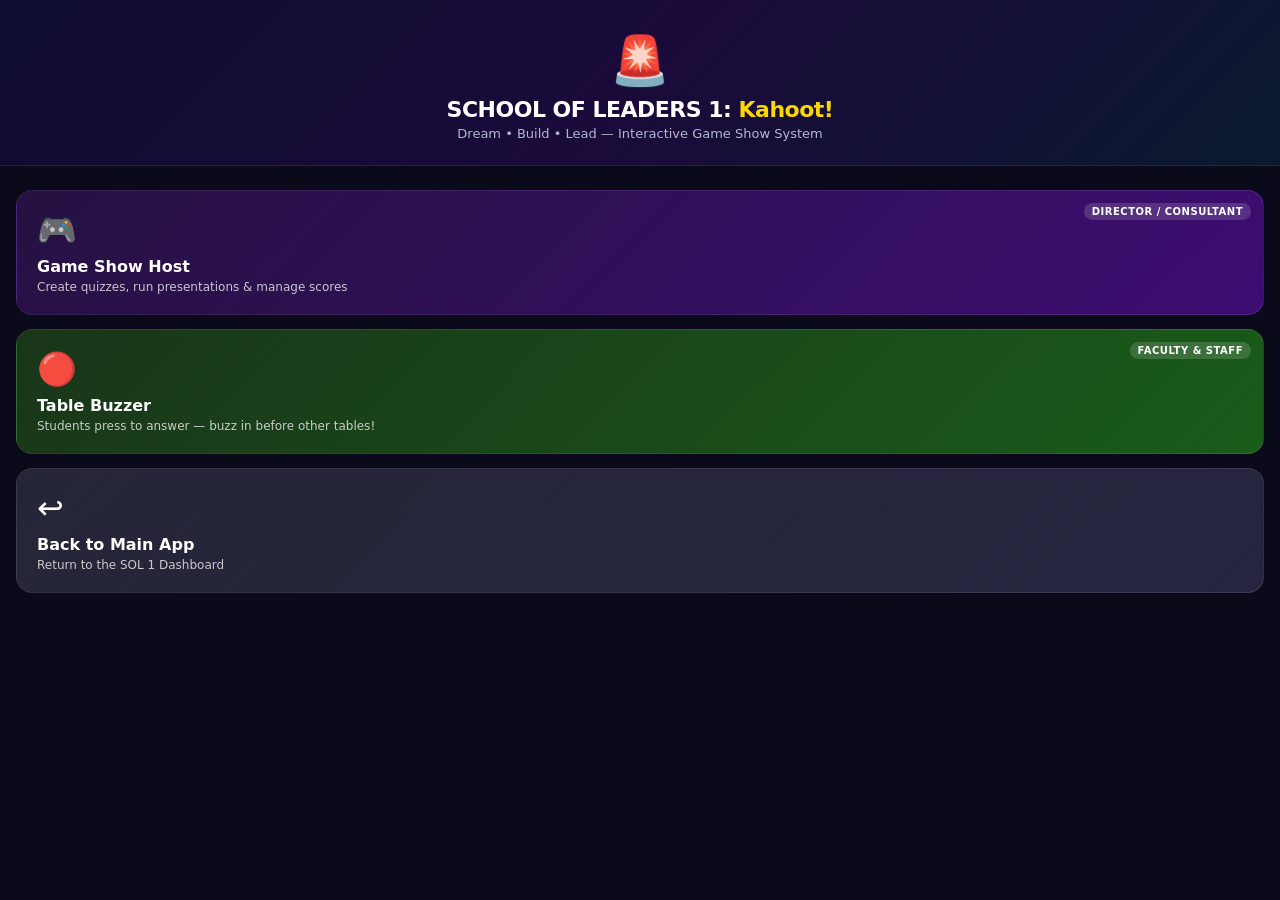
==== commit b90e05d5: "Merge: resolve conflicts, keep mobile/PWA fixes" ====
--- a/gameshow.html
+++ b/gameshow.html
@@ -16,7 +16,7 @@
 <div class="toast" id="toast"></div><!-- ════════════════════════════════════════
      SCREEN: PORTAL (home)
 ════════════════════════════════════════ -->
-<div class="screen active" id="s-portal"><div class="portal-hero"><div class="logo">🚨</div><h1>SCHOOL OF LEADERS 1: <span>IPRESS MO NAYAN!</span></h1><p>Dream • Build • Lead — Interactive Game Show System</p></div><div class="portal-cards"><div class="portal-card card-host" onclick="go('s-host-login')"><div class="badge">DIRECTOR / CONSULTANT</div><div class="card-icon">🎮</div><h3>Game Show Host</h3><p>Create quizzes, run presentations &amp; manage scores</p></div><div class="portal-card card-buzzer" onclick="go('s-buzzer-login')"><div class="badge">FACULTY &amp; STAFF</div><div class="card-icon">🔴</div><h3>Table Buzzer</h3><p>Students press to answer — buzz in before other tables!</p></div><div class="portal-card card-back" onclick="window.location='index.html'"><div class="card-icon">↩️</div><h3>Back to Main App</h3><p>Return to the SOL 1 Dashboard</p></div></div>
+<div class="screen active" id="s-portal"><div class="portal-hero"><div class="logo">🚨</div><h1>SCHOOL OF LEADERS 1: <span>Kahoot!</span></h1><p>Dream • Build • Lead — Interactive Game Show System</p></div><div class="portal-cards"><div class="portal-card card-host" onclick="go('s-host-login')"><div class="badge">DIRECTOR / CONSULTANT</div><div class="card-icon">🎮</div><h3>Game Show Host</h3><p>Create quizzes, run presentations &amp; manage scores</p></div><div class="portal-card card-buzzer" onclick="go('s-buzzer-login')"><div class="badge">FACULTY &amp; STAFF</div><div class="card-icon">🔴</div><h3>Table Buzzer</h3><p>Students press to answer — buzz in before other tables!</p></div><div class="portal-card card-back" onclick="window.location='index.html'"><div class="card-icon">↩️</div><h3>Back to Main App</h3><p>Return to the SOL 1 Dashboard</p></div></div>
 </div><!-- ════════════════════════════════════════
      SCREEN: HOST LOGIN
 ════════════════════════════════════════ -->
@@ -262,8 +262,16 @@
   _eventQueue.push(msg);
   if (_eventQueue.length > 20) _eventQueue = _eventQueue.slice(-20);
 
-
-  const payload = JSON.stringify({ action: 'setGameState', state: { events: _eventQueue } });
+  // FIX: previously this sent {action:'setGameState', state:{events:_eventQueue}},
+  // which OVERWRITES the entire server-side event log with just this device's own
+  // local history. If a phone had just appended a TABLE_BUZZ event (via
+  // appendGameEvent) in between two host broadcasts, that overwrite would silently
+  // wipe it out before the host's next poll ever saw it — a race condition that
+  // hits phones far more often than same-network desktop-to-desktop tests, because
+  // mobile round-trips to the backend are slower/more variable, widening the window
+  // in which a buzz can get clobbered. Switching to appendGameEvent (the same safe,
+  // additive endpoint the buzzer screens already use) removes the race entirely.
+  const payload = JSON.stringify({ action: 'appendGameEvent', event: msg });
   let saved = false;
   for (let attempt = 0; attempt < 3; attempt++) {
     try {
@@ -302,11 +310,25 @@
       });
       const j = await r.json();
       if (!j?.state?.events) return;
+      const hostToPhone = ['GAME_START','QUESTION_OPEN','QUESTION_CLOSED','BUZZ_WINNER','SHOW_CHOICES','ANSWER_RESULT','GAME_END','RANDOM_START','RANDOM_WINNER'];
+      const phoneToHost = ['TABLE_BUZZ','RANDOM_BUZZ','PHONE_ANSWER'];
+      // FIX: this used to skip any event whose ts was <= a watermark that
+      // got advanced on every processed event. Two events fired in the same
+      // JS tick (e.g. host's SHOW_CHOICES immediately followed by
+      // BUZZ_WINNER) routinely land on the exact same millisecond, so
+      // processing the first one silently marked the second as "already
+      // seen" and it was never handled — the actual cause of phones getting
+      // stuck on "Buzz sent!". Now _lastSeenTs is only ever used as the
+      // fixed floor set once at join time (see checkExistingGame), and every
+      // poll re-checks the full recent window against it. The ONLY thing
+      // that prevents an event from firing its side effects twice is the
+      // event+timestamp dedup set inside handleBroadcast — which also means
+      // if any single poll ever misses an event for any reason (dropped
+      // request, brief disconnect, etc.), the very next poll one second
+      // later will still catch and process it, instead of it being gone
+      // for good.
       for (const ev of j.state.events) {
-        if (ev.ts <= _lastSeenTs) continue;
-        _lastSeenTs = ev.ts;
-        const hostToPhone = ['GAME_START','QUESTION_OPEN','QUESTION_CLOSED','BUZZ_WINNER','SHOW_CHOICES','ANSWER_RESULT','GAME_END','RANDOM_START','RANDOM_WINNER'];
-        const phoneToHost = ['TABLE_BUZZ','RANDOM_BUZZ','PHONE_ANSWER'];
+        if (ev.ts < _lastSeenTs) continue;
         if (GS.currentBuzzerFaculty && hostToPhone.includes(ev.event)) handleBroadcast(ev);
         if (GS.currentHost && phoneToHost.includes(ev.event)) handleBroadcast(ev);
       }
@@ -347,7 +369,7 @@
     const catchUpEvents = ['GAME_START'];
     _lastSeenTs = 0;
     for (const ev of recentEvents) {
-      if (ev.ts <= _lastSeenTs) continue;
+      if (ev.ts < _lastSeenTs) continue; // see note in startPolling() above
       _lastSeenTs = ev.ts;
       if (GS.currentBuzzerFaculty && catchUpEvents.includes(ev.event)) handleBroadcast(ev);
     }
@@ -2042,11 +2064,15 @@
     btn.style.borderColor = color.border;
     btn.style.color = color.label;
     btn.style.boxShadow = `0 0 40px ${color.bg}88`;
-    btn.disabled = false;
-    btn.style.opacity = '1';
-  }
-
-  resetBuzzState('🔔 Ready!', 'Wait for the question — then buzz in!');
+    // Keep the buzzer LOCKED until the host actually opens a question.
+    // Buzzing here would silently be discarded by the host (GS.questionOpen
+    // is still false during the intro), which is why buzzes felt like they
+    // "didn't detect" — the button looked pressable but wasn't live yet.
+    btn.disabled = true;
+    btn.style.opacity = '0.35';
+  }
+
+  resetBuzzState('⏳ Get Ready…', 'The question is coming up — don\'t buzz yet!');
   go('s-buzzer-game');
 }
 
@@ -2298,12 +2324,44 @@
     body: JSON.stringify({ action: 'appendGameEvent', event })
   }).then(() => {
     resetBuzzState('✅ Buzz sent!', 'Waiting for host…');
+
+    // Self-heal watchdog: the 1s poll loop should pick up BUZZ_WINNER /
+    // SHOW_CHOICES well within a few seconds. If we're STILL sitting on
+    // "Buzz sent!" after 7s, something didn't arrive (a dropped request, a
+    // brief connectivity blip, etc.) — instead of waiting silently forever,
+    // force one extra immediate fetch of the full event log and replay
+    // everything relevant through handleBroadcast. Already-processed events
+    // are no-ops thanks to the dedup set, so this is always safe to run.
+    clearTimeout(GS._buzzWatchdog);
+    GS._buzzWatchdog = setTimeout(() => {
+      const l = document.getElementById('buzz-state-label');
+      if (l && l.textContent === '✅ Buzz sent!') forceResyncPhone();
+    }, 7000);
   }).catch(() => {
 
     btn.disabled = false;
     btn.style.opacity = '1';
     resetBuzzState('⚠️ Network error', 'Tap again to retry');
   });
+}
+
+// Last-resort resync: re-fetches the full recent event log and replays every
+// host→phone event through handleBroadcast, regardless of _lastSeenTs. Safe
+// to call any time — handleBroadcast's own event+timestamp dedup set means
+// anything already handled is simply skipped, so this can only fill in
+// something that was missed, never double-fire an effect.
+function forceResyncPhone() {
+  fetch(GAS_URL, {
+    method: 'POST',
+    headers: { 'Content-Type': 'text/plain' },
+    body: JSON.stringify({ action: 'getGameState' })
+  }).then(r => r.json()).then(j => {
+    if (!j?.state?.events) return;
+    const hostToPhone = ['GAME_START','QUESTION_OPEN','QUESTION_CLOSED','BUZZ_WINNER','SHOW_CHOICES','ANSWER_RESULT','GAME_END','RANDOM_START','RANDOM_WINNER'];
+    for (const ev of j.state.events) {
+      if (GS.currentBuzzerFaculty && hostToPhone.includes(ev.event)) handleBroadcast(ev);
+    }
+  }).catch(() => {});
 }
 
 function resetBuzzState(label, sub) {
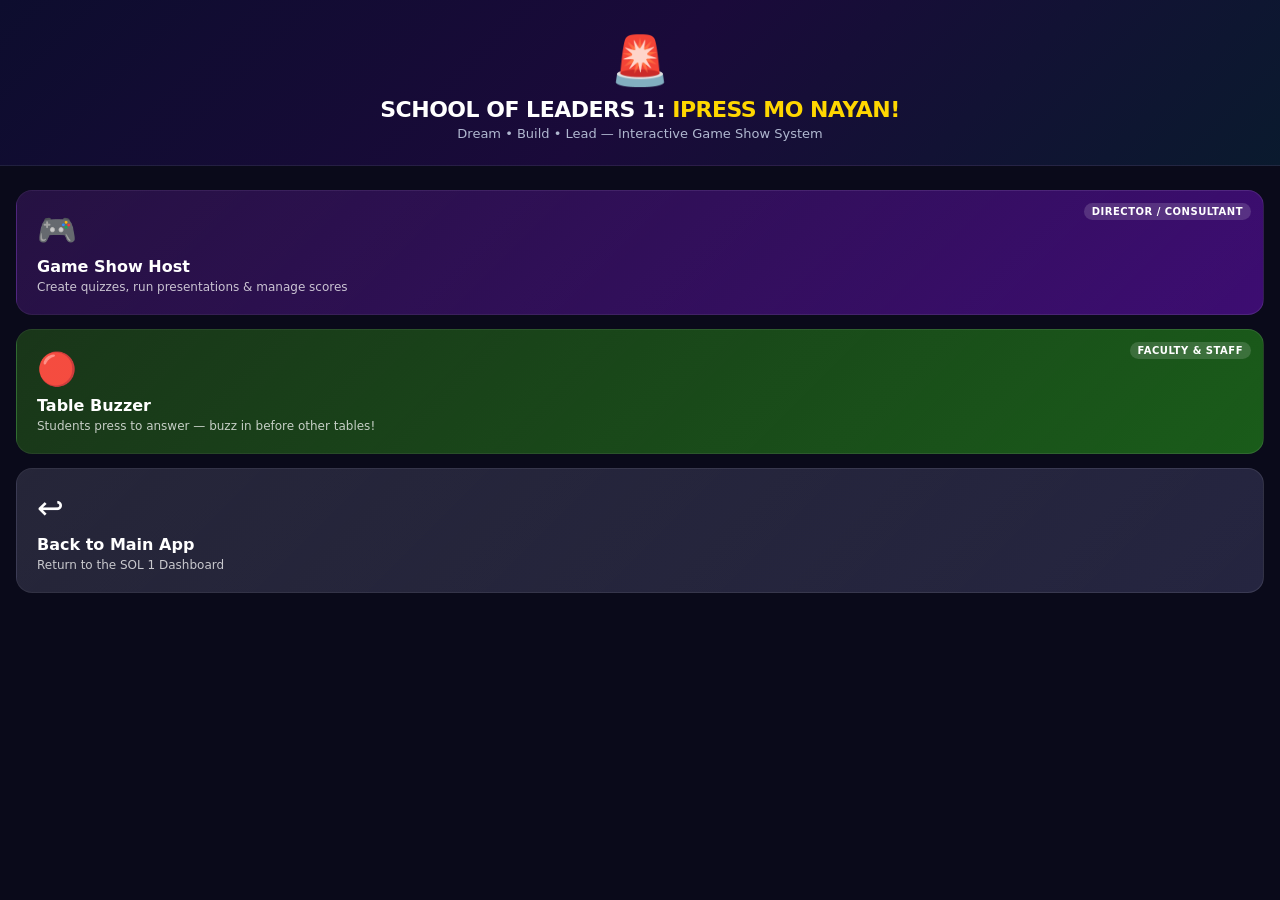
==== commit 551f4588: "Merge: resolve conflicts, keep mobile/PWA fixes" ====
--- a/gameshow.html
+++ b/gameshow.html
@@ -16,7 +16,7 @@
 <div class="toast" id="toast"></div><!-- ════════════════════════════════════════
      SCREEN: PORTAL (home)
 ════════════════════════════════════════ -->
-<div class="screen active" id="s-portal"><div class="portal-hero"><div class="logo">🚨</div><h1>SCHOOL OF LEADERS 1: <span>Kahoot!</span></h1><p>Dream • Build • Lead — Interactive Game Show System</p></div><div class="portal-cards"><div class="portal-card card-host" onclick="go('s-host-login')"><div class="badge">DIRECTOR / CONSULTANT</div><div class="card-icon">🎮</div><h3>Game Show Host</h3><p>Create quizzes, run presentations &amp; manage scores</p></div><div class="portal-card card-buzzer" onclick="go('s-buzzer-login')"><div class="badge">FACULTY &amp; STAFF</div><div class="card-icon">🔴</div><h3>Table Buzzer</h3><p>Students press to answer — buzz in before other tables!</p></div><div class="portal-card card-back" onclick="window.location='index.html'"><div class="card-icon">↩️</div><h3>Back to Main App</h3><p>Return to the SOL 1 Dashboard</p></div></div>
+<div class="screen active" id="s-portal"><div class="portal-hero"><div class="logo">🚨</div><h1>SCHOOL OF LEADERS 1: <span>IPRESS MO NAYAN!</span></h1><p>Dream • Build • Lead — Interactive Game Show System</p></div><div class="portal-cards"><div class="portal-card card-host" onclick="go('s-host-login')"><div class="badge">DIRECTOR / CONSULTANT</div><div class="card-icon">🎮</div><h3>Game Show Host</h3><p>Create quizzes, run presentations &amp; manage scores</p></div><div class="portal-card card-buzzer" onclick="go('s-buzzer-login')"><div class="badge">FACULTY &amp; STAFF</div><div class="card-icon">🔴</div><h3>Table Buzzer</h3><p>Students press to answer — buzz in before other tables!</p></div><div class="portal-card card-back" onclick="window.location='index.html'"><div class="card-icon">↩️</div><h3>Back to Main App</h3><p>Return to the SOL 1 Dashboard</p></div></div>
 </div><!-- ════════════════════════════════════════
      SCREEN: HOST LOGIN
 ════════════════════════════════════════ -->
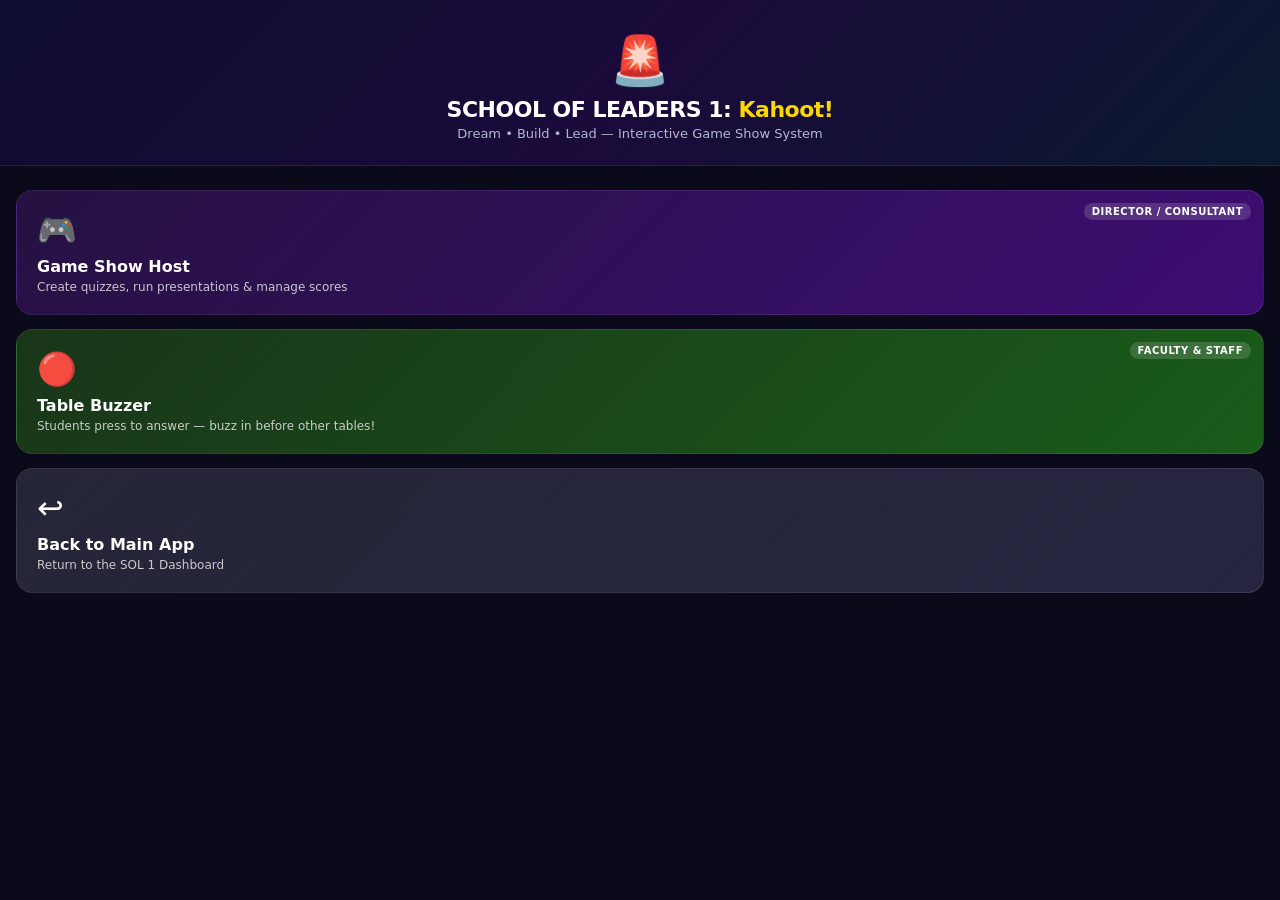
==== commit 21b95256: "Merge: resolve conflicts, keep mobile/PWA fixes" ====
--- a/gameshow.html
+++ b/gameshow.html
@@ -16,7 +16,7 @@
 <div class="toast" id="toast"></div><!-- ════════════════════════════════════════
      SCREEN: PORTAL (home)
 ════════════════════════════════════════ -->
-<div class="screen active" id="s-portal"><div class="portal-hero"><div class="logo">🚨</div><h1>SCHOOL OF LEADERS 1: <span>IPRESS MO NAYAN!</span></h1><p>Dream • Build • Lead — Interactive Game Show System</p></div><div class="portal-cards"><div class="portal-card card-host" onclick="go('s-host-login')"><div class="badge">DIRECTOR / CONSULTANT</div><div class="card-icon">🎮</div><h3>Game Show Host</h3><p>Create quizzes, run presentations &amp; manage scores</p></div><div class="portal-card card-buzzer" onclick="go('s-buzzer-login')"><div class="badge">FACULTY &amp; STAFF</div><div class="card-icon">🔴</div><h3>Table Buzzer</h3><p>Students press to answer — buzz in before other tables!</p></div><div class="portal-card card-back" onclick="window.location='index.html'"><div class="card-icon">↩️</div><h3>Back to Main App</h3><p>Return to the SOL 1 Dashboard</p></div></div>
+<div class="screen active" id="s-portal"><div class="portal-hero"><div class="logo">🚨</div><h1>SCHOOL OF LEADERS 1: <span>Kahoot!</span></h1><p>Dream • Build • Lead — Interactive Game Show System</p></div><div class="portal-cards"><div class="portal-card card-host" onclick="go('s-host-login')"><div class="badge">DIRECTOR / CONSULTANT</div><div class="card-icon">🎮</div><h3>Game Show Host</h3><p>Create quizzes, run presentations &amp; manage scores</p></div><div class="portal-card card-buzzer" onclick="go('s-buzzer-login')"><div class="badge">FACULTY &amp; STAFF</div><div class="card-icon">🔴</div><h3>Table Buzzer</h3><p>Students press to answer — buzz in before other tables!</p></div><div class="portal-card card-back" onclick="window.location='index.html'"><div class="card-icon">↩️</div><h3>Back to Main App</h3><p>Return to the SOL 1 Dashboard</p></div></div>
 </div><!-- ════════════════════════════════════════
      SCREEN: HOST LOGIN
 ════════════════════════════════════════ -->
